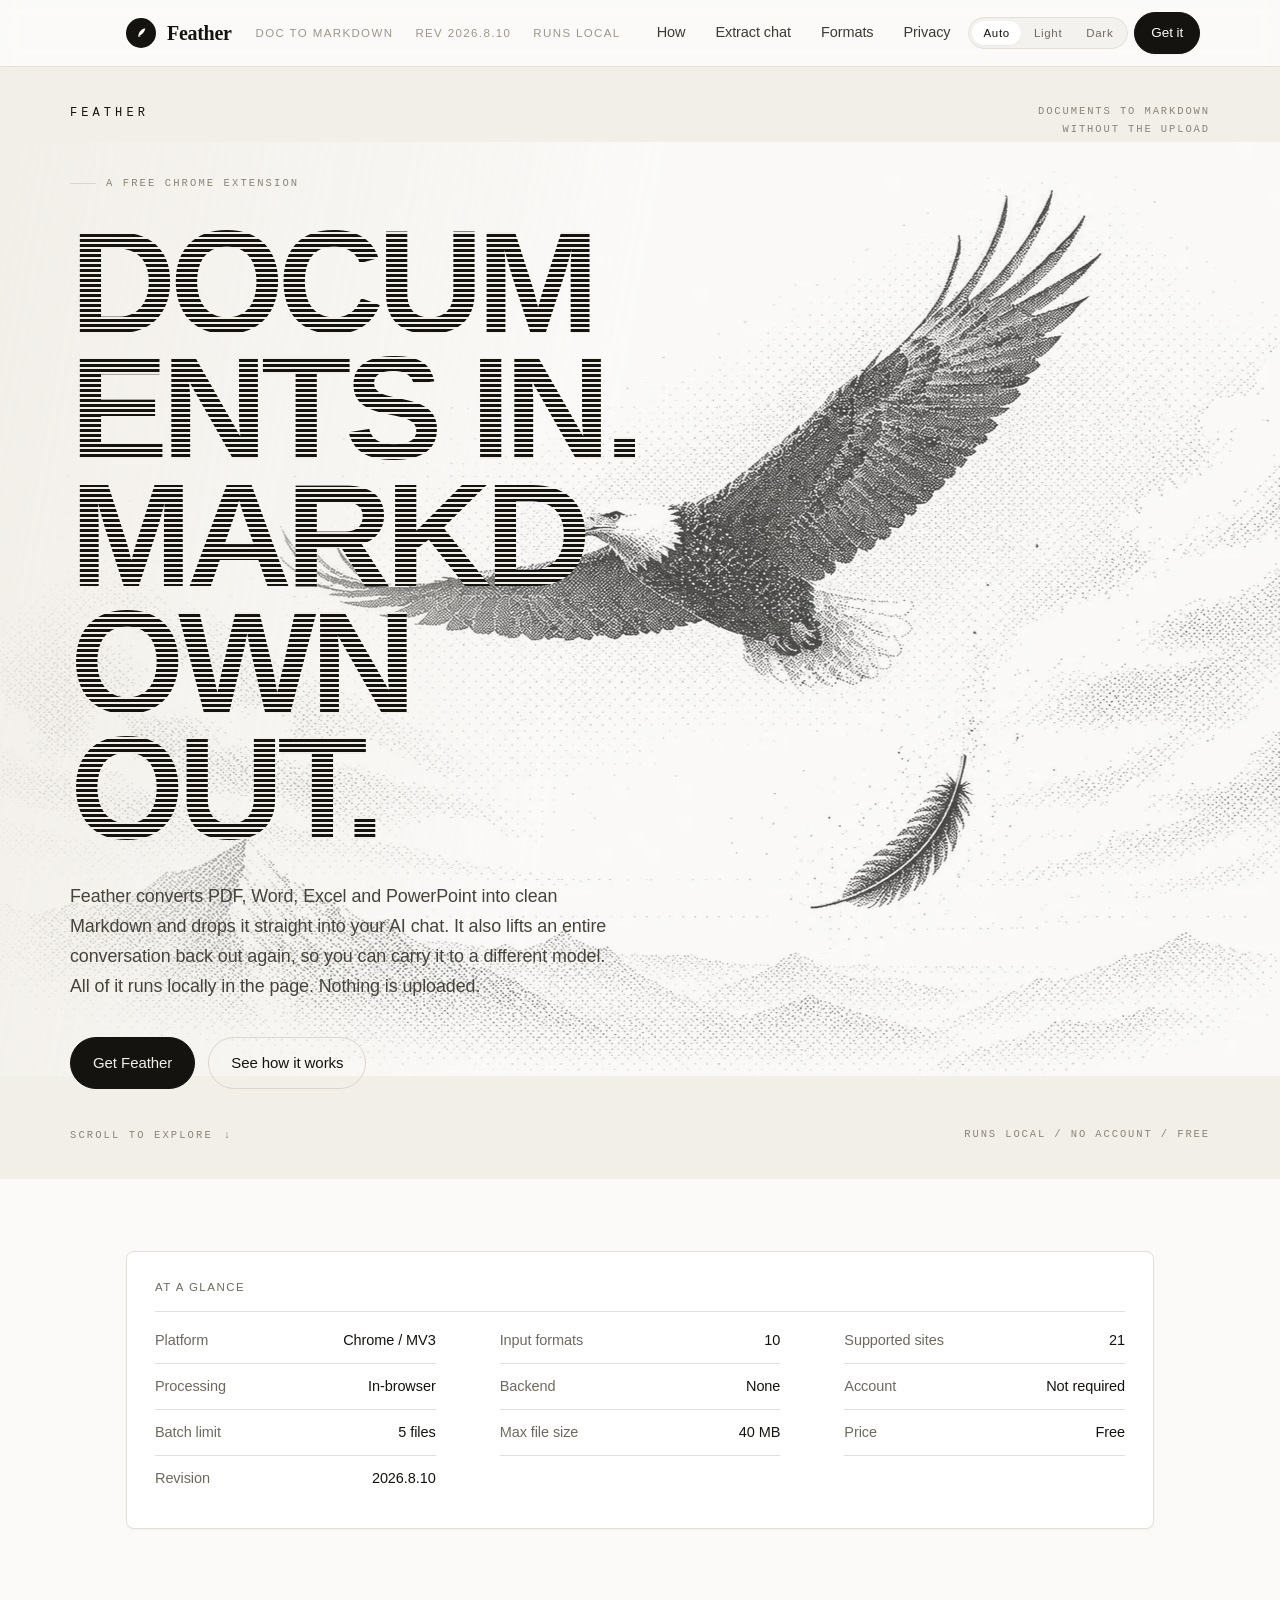
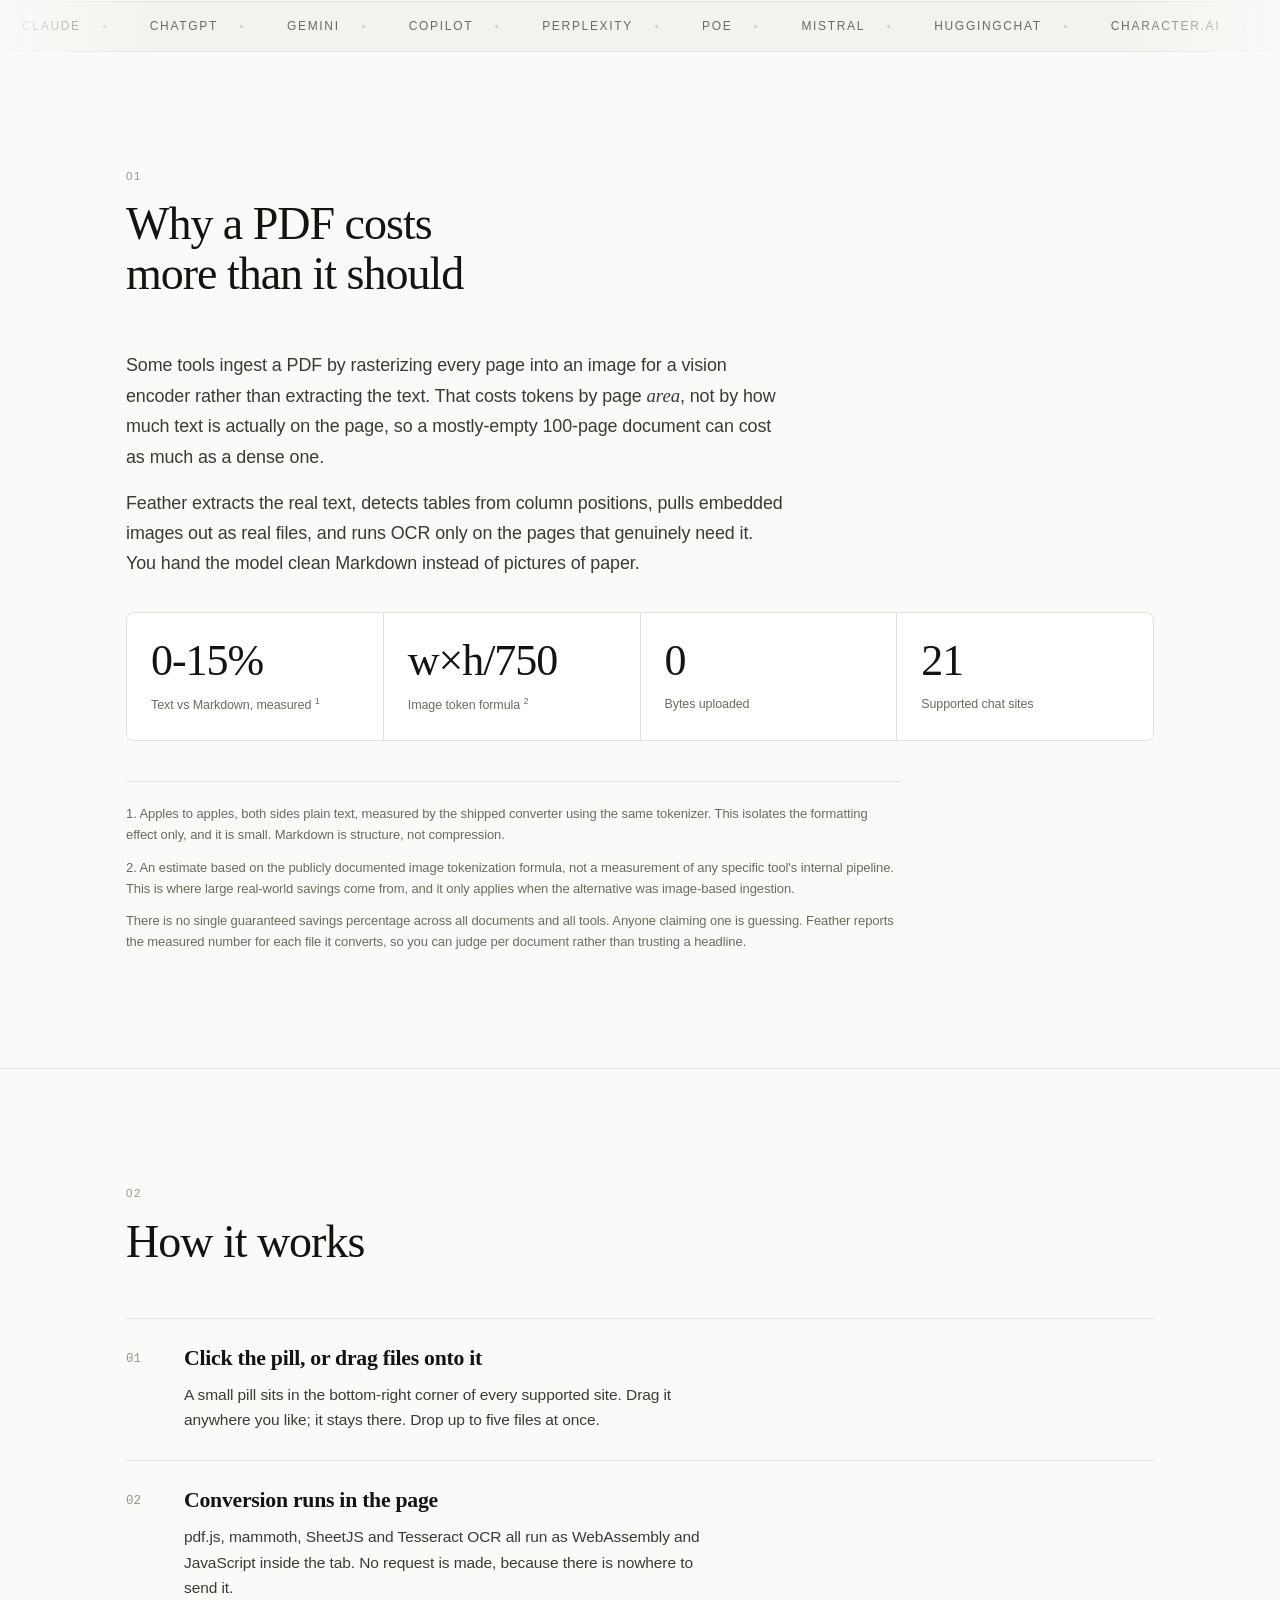
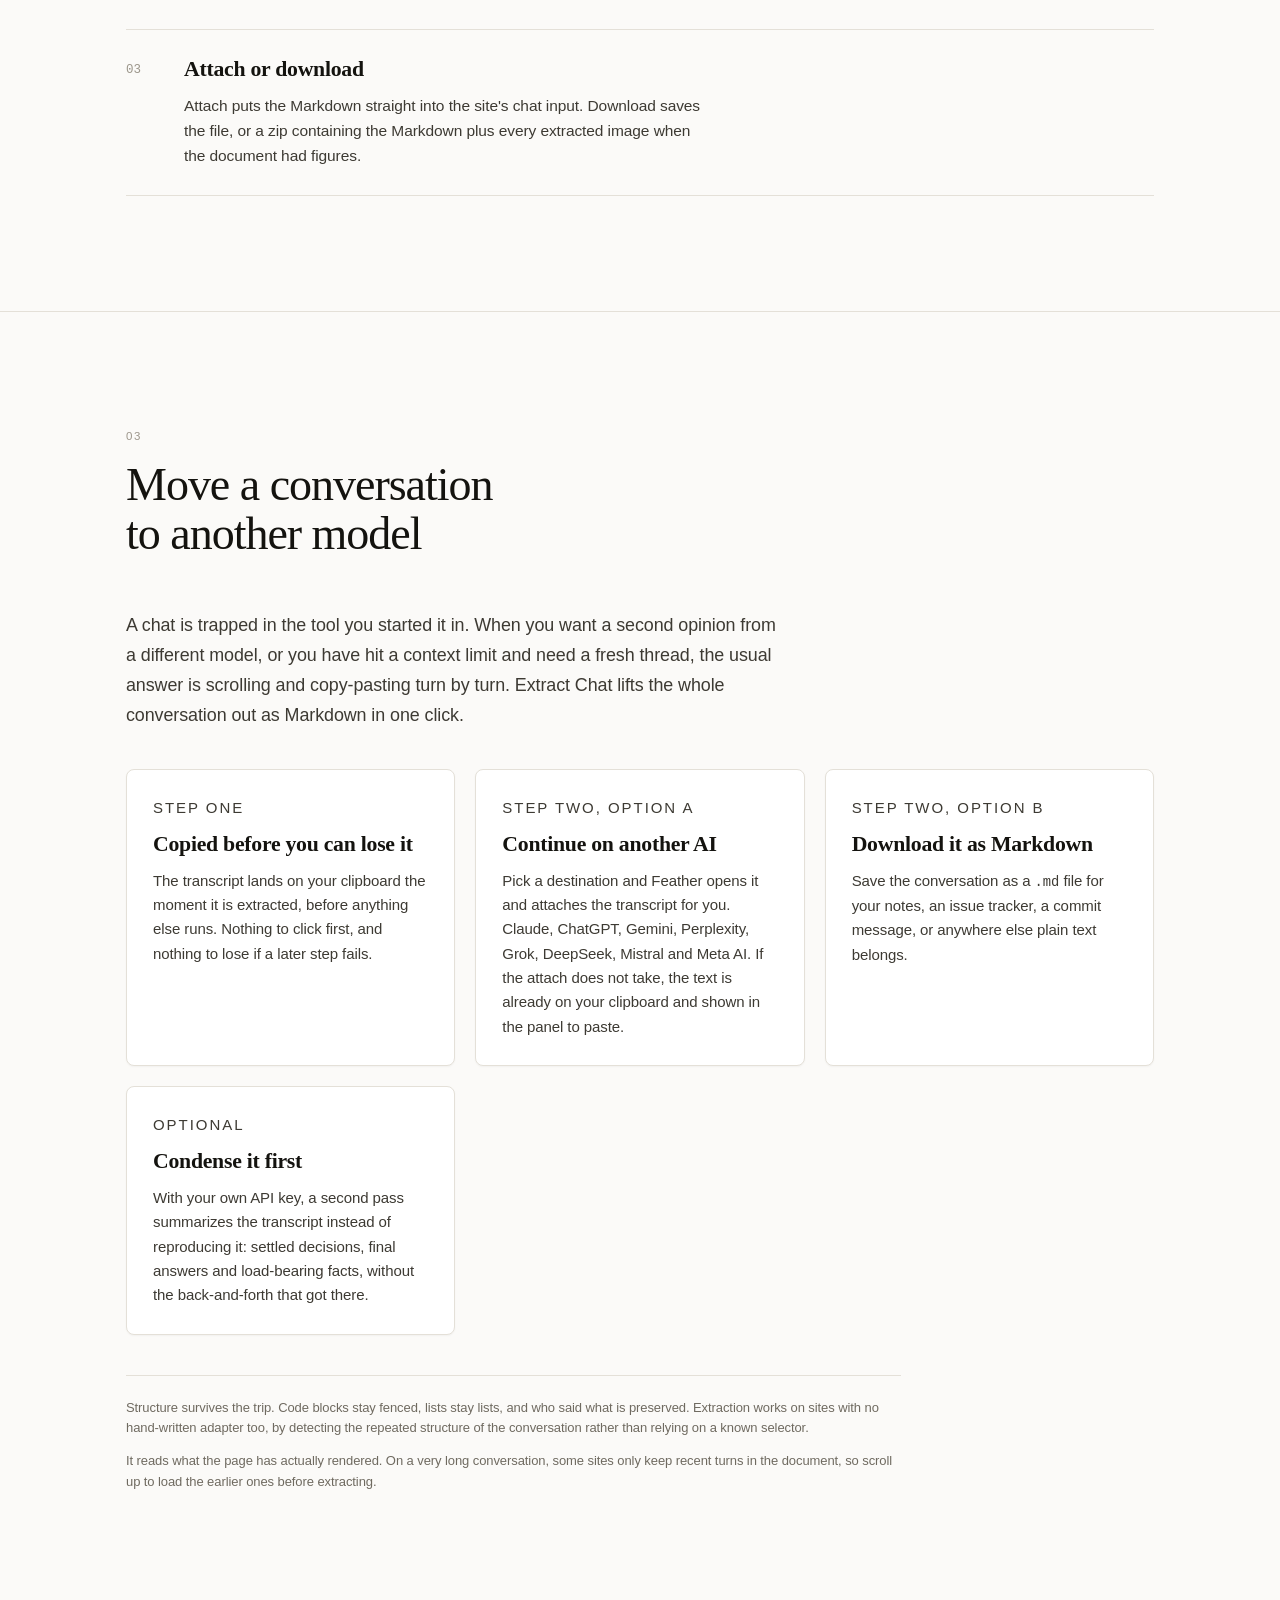
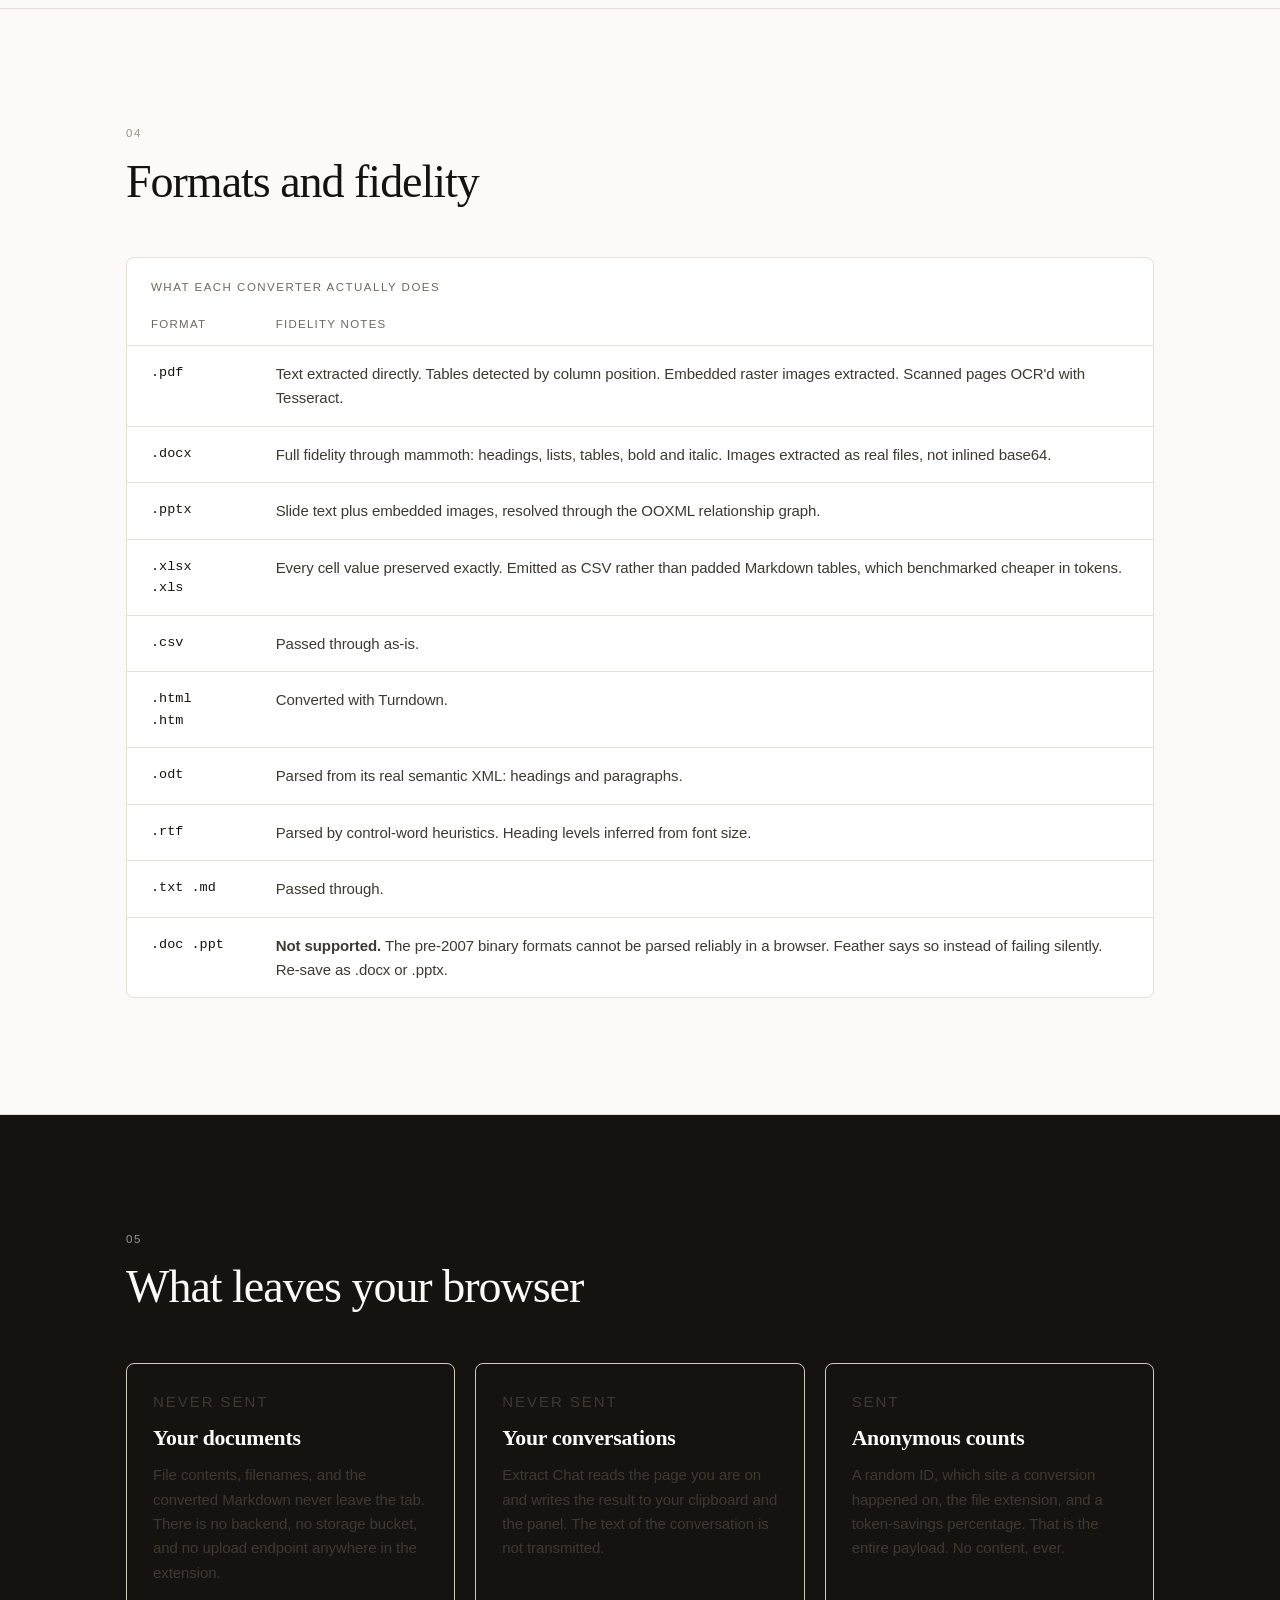
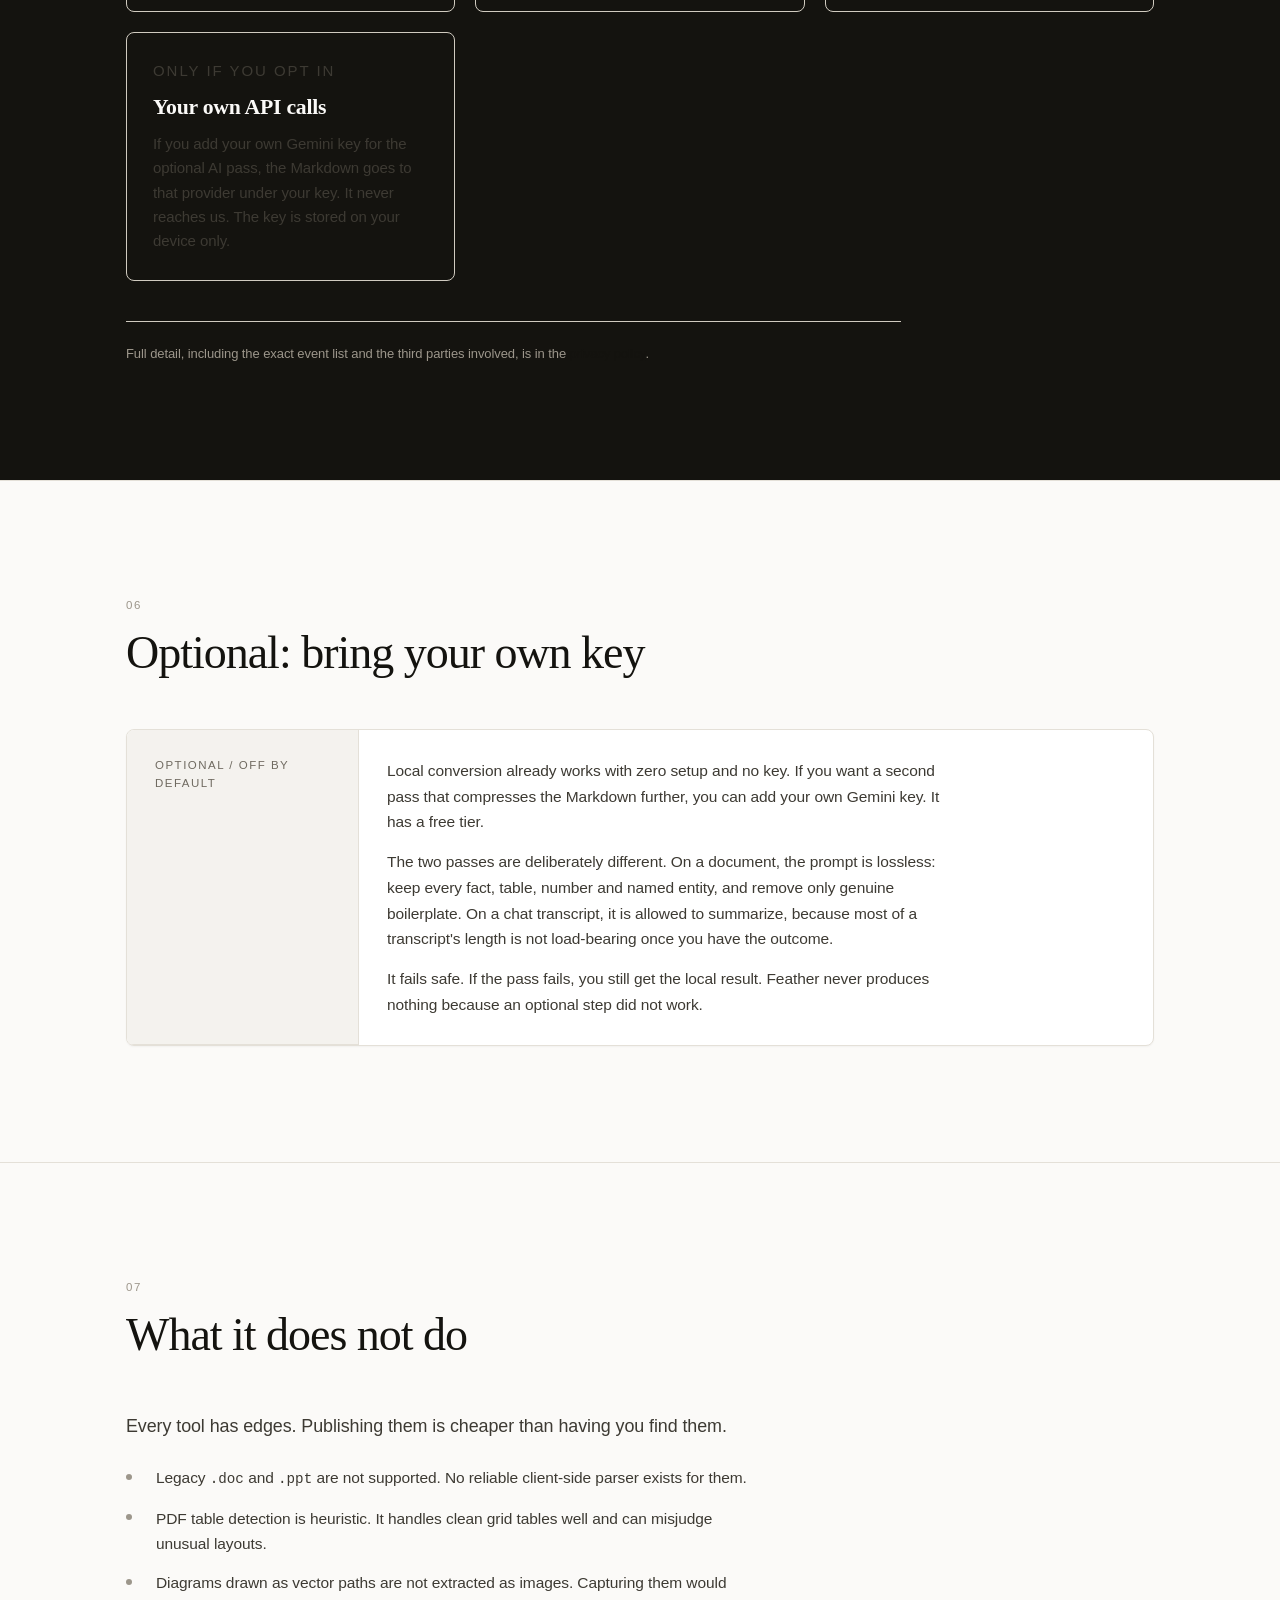
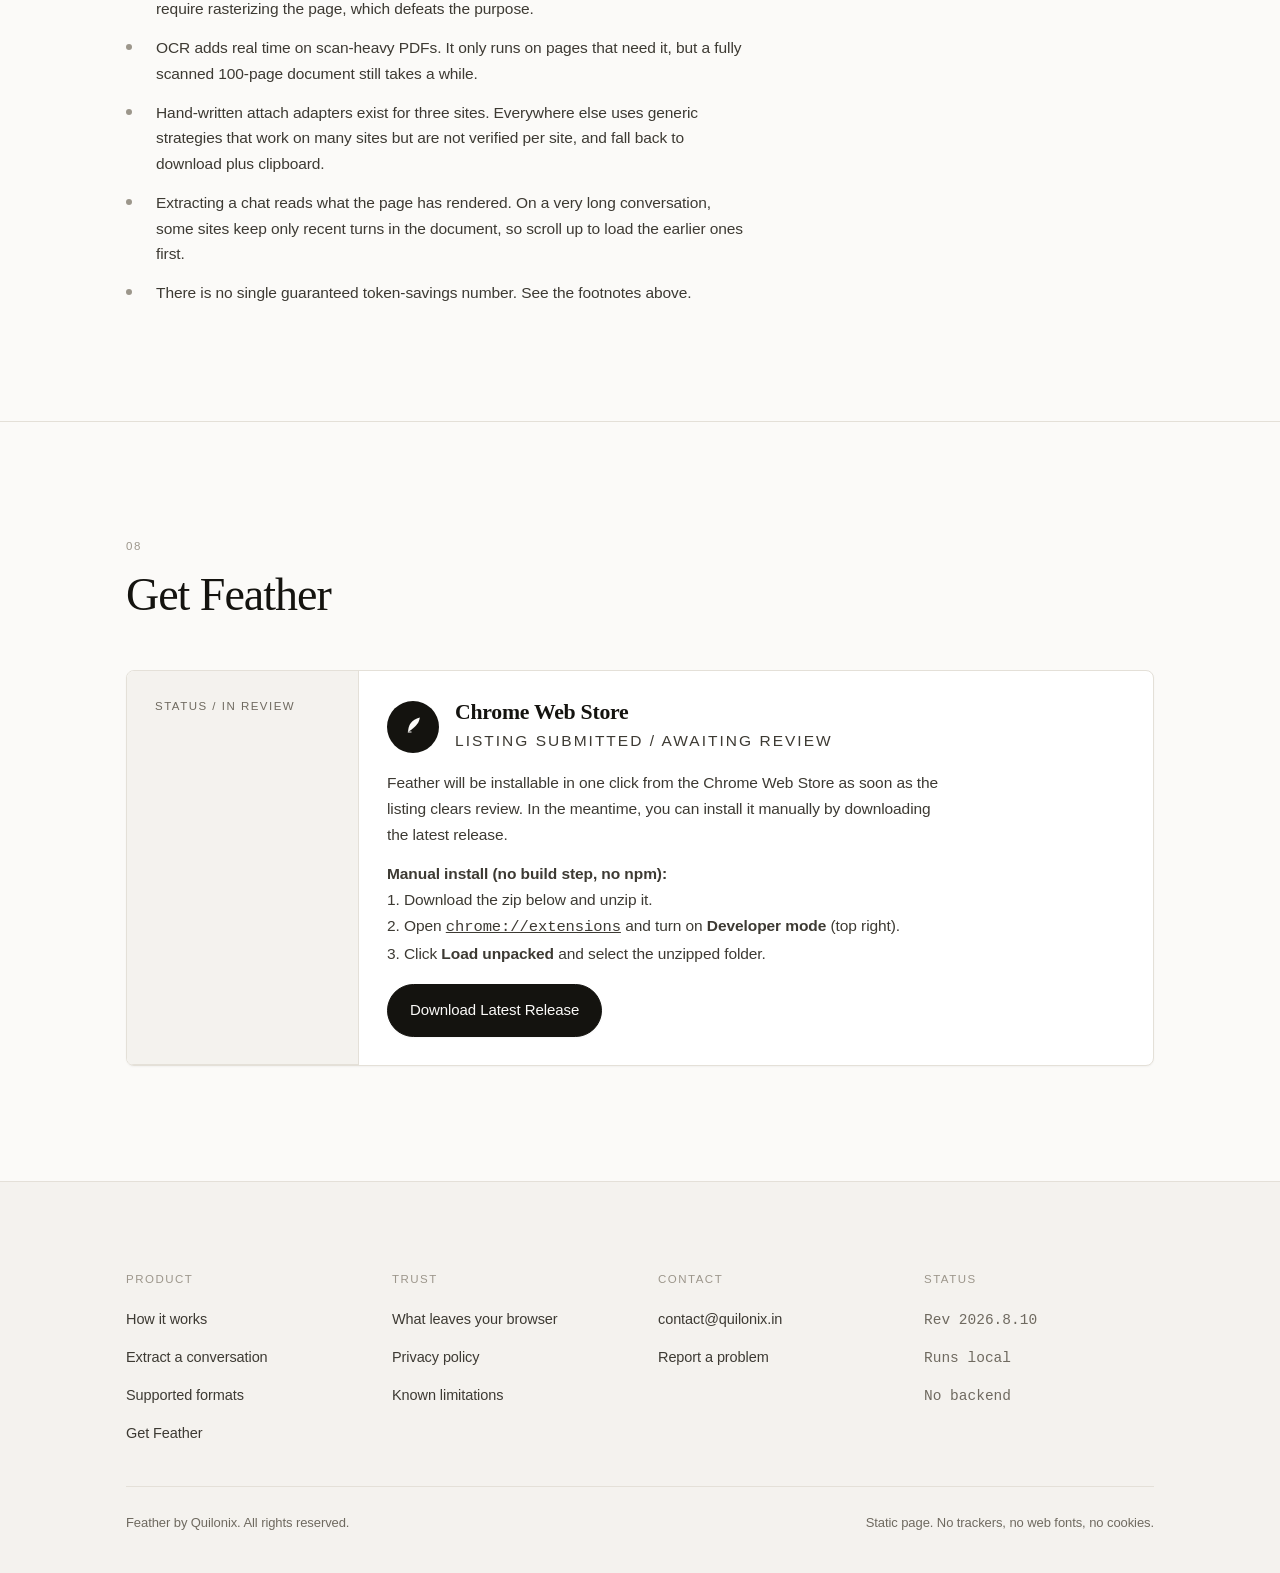
==== index.html @ 3e439073 "feat: add manual installation instructions" ====
<!DOCTYPE html>
<html lang="en" data-theme="light">
<head>
<meta charset="utf-8" />
<meta name="viewport" content="width=device-width, initial-scale=1" />
<title>Feather - Documents to Markdown, entirely in your browser</title>
<meta name="description" content="Feather is a Chrome extension that converts PDF, Word, Excel and PowerPoint into clean Markdown locally in your browser, then attaches it to your AI chat. No upload, no account, no API key." />

<!-- This tag does not rank anything. Google has ignored meta keywords since
     2009 and Bing treats a stuffed one as a spam signal, so it is kept short and
     truthful rather than exhaustive. The terms that actually carry weight are the
     ones in the title, the description, the headings and the body copy, which is
     where the same words appear. -->
<meta name="keywords" content="PDF to Markdown, DOCX to Markdown, Chrome extension, document to Markdown converter, in-browser conversion, no upload, browser OCR, AI chat attachment, export chat as Markdown" />
<link rel="canonical" href="https://feather.quilonix.in/" />
<link rel="icon" href="assets/favicon.svg" type="image/svg+xml" />

<meta property="og:type" content="website" />
<meta property="og:site_name" content="Feather" />
<meta property="og:title" content="Feather - Documents to Markdown, entirely in your browser" />
<meta property="og:description" content="Converts documents to clean Markdown locally and attaches them to your AI chat. Nothing is uploaded. No account, no API key." />
<meta property="og:url" content="https://feather.quilonix.in/" />
<meta property="og:image" content="https://feather.quilonix.in/assets/og.png" />
<meta property="og:image:width" content="1200" />
<meta property="og:image:height" content="630" />
<meta property="og:image:alt" content="A stippled eagle in flight shedding a feather, beside the words Documents in, Markdown out." />
<meta property="og:locale" content="en" />
<meta name="twitter:card" content="summary_large_image" />
<meta name="twitter:title" content="Feather - Documents to Markdown, entirely in your browser" />
<meta name="twitter:description" content="Converts documents to clean Markdown locally and attaches them to your AI chat. Nothing is uploaded." />
<meta name="twitter:image" content="https://feather.quilonix.in/assets/og.png" />

<!-- Runs synchronously so the first paint is already in the right theme. -->
<script src="theme-boot.js"></script>

<!-- Tells Google it may use a full-size image in a result, which is what makes
     a rich result show the share card rather than a thumbnail. -->
<meta name="robots" content="index, follow, max-image-preview:large, max-snippet:-1" />
<!-- Colours the browser UI on mobile to match whichever theme is active. -->
<meta name="theme-color" content="#fbfaf8" media="(prefers-color-scheme: light)" />
<meta name="theme-color" content="#14140f" media="(prefers-color-scheme: dark)" />
<meta name="author" content="Quilonix" />

<!-- GOOGLE SEARCH CONSOLE
     Verified by file rather than by a meta tag, so nothing needs to go on this
     page: google2b6793271aeeeccc.html sits at the site root. Do not rename, edit
     or delete it, and do not disallow it in robots.txt. Google refetches it
     periodically and verification lapses if it stops resolving.
     A DNS TXT record on quilonix.in is still worth adding if you have access to
     the zone, since one record covers every subdomain and outlives any one file.
     After verifying, submit https://feather.quilonix.in/sitemap.xml under Sitemaps. -->

<link rel="stylesheet" href="styles.css" />

<script type="application/ld+json">
{
  "@context": "https://schema.org",
  "@graph": [
    {
      "@type": "SoftwareApplication",
      "name": "Feather",
      "url": "https://feather.quilonix.in/",
      "applicationCategory": "BrowserApplication",
      "applicationSubCategory": "Chrome Extension",
      "operatingSystem": "Chrome",
      "description": "Converts PDF, Word, Excel and PowerPoint into clean Markdown entirely in the browser and attaches the result to an AI chat. Also extracts a whole conversation as Markdown so it can be continued in a different model.",
      "image": "https://feather.quilonix.in/assets/og.png",
      "featureList": [
        "Convert PDF, DOCX, XLSX, PPTX, CSV, HTML, ODT, RTF, TXT and MD to Markdown",
        "Runs entirely in the browser with no upload and no account",
        "Attach the converted Markdown directly to an AI chat input",
        "Extract a conversation as Markdown and continue it in another model",
        "On-device OCR for scanned pages and images",
        "Optional compression with your own Gemini API key"
      ],
      "keywords": "PDF to Markdown, DOCX to Markdown, XLSX to Markdown, document converter, Chrome extension, in-browser conversion, OCR, AI chat, Markdown",
      "isAccessibleForFree": true,
      "browserRequirements": "Requires a Chromium based browser with Manifest V3 support",
      "offers": {
        "@type": "Offer",
        "price": "0",
        "priceCurrency": "USD"
      },
      "author": { "@type": "Organization", "name": "Quilonix", "url": "https://quilonix.in" },
      "publisher": { "@type": "Organization", "name": "Quilonix", "url": "https://quilonix.in" }
    },
    {
      "@type": "WebSite",
      "name": "Feather",
      "url": "https://feather.quilonix.in/",
      "publisher": { "@type": "Organization", "name": "Quilonix" }
    }
  ]
}
</script>
</head>
<body>
<a class="skip" href="#main">Skip to content</a>

<header class="masthead">
  <div class="wrap masthead__inner">
    <a class="brand" href="./" aria-label="Feather home">
      <span class="brand__mark" aria-hidden="true">
        <svg viewBox="0 0 128 128" fill="currentColor"><path d="M40 88 C40 60, 55 32, 92 24 C88 48, 78 62, 40 88 Z"/><rect x="38" y="86" width="18" height="4" rx="2"/></svg>
      </span>
      <span>Feather</span>
    </a>
    <div class="masthead__meta" aria-hidden="true">
      <span>Doc to Markdown</span>
      <span>Rev 2026.8.10</span>
      <span>Runs local</span>
    </div>
    <nav class="masthead__nav" aria-label="Primary">
      <a class="masthead__link masthead__link--hide" href="#how">How</a>
      <a class="masthead__link masthead__link--hide" href="#extract">Extract chat</a>
      <a class="masthead__link masthead__link--hide" href="#formats">Formats</a>
      <a class="masthead__link masthead__link--hide" href="#privacy">Privacy</a>
      <div class="theme-switch" role="group" aria-label="Colour theme">
        <button type="button" data-theme-set="auto" aria-pressed="true" title="Follow system theme">Auto</button>
        <button type="button" data-theme-set="light" aria-pressed="false" title="Light theme">Light</button>
        <button type="button" data-theme-set="dark" aria-pressed="false" title="Dark theme">Dark</button>
      </div>
      <a class="btn btn--sm btn--solid" href="#install">Get it</a>
    </nav>
  </div>
</header>

<main id="main">

  <!-- ── Hero ────────────────────────────────────────────────────────────── -->
  <!-- A full-bleed title card. It carries its own --cine-* palette rather than
       reusing the page tokens, because the band needs more contrast than body
       copy does. Both themes are defined, and the artwork is swapped per theme
       rather than recoloured. -->
  <section class="cine" aria-labelledby="hero-title">
    <div class="cine__art" aria-hidden="true"></div>

    <!-- Decorative sky layer: feathers shedding and drifting down past the title.
         Purely atmosphere, so it is hidden from assistive technology and
         disabled under reduced-motion. The shapes are CSS masks rather than
         images, so they take the theme's ink colour. -->
    <div class="sky" aria-hidden="true">
      <div class="fall fall--1"><span class="fall__sway"></span></div>
      <div class="fall fall--2"><span class="fall__sway"></span></div>
      <div class="fall fall--3"><span class="fall__sway"></span></div>
      <div class="fall fall--4"><span class="fall__sway"></span></div>
    </div>

    <p class="cine__meta cine__meta--tl">Feather</p>
    <p class="cine__meta cine__meta--tr">documents to markdown<br />without the upload</p>

    <div class="cine__body">
      <p class="cine__eyebrow">A free Chrome extension</p>
      <h1 class="cine__title" id="hero-title">
        <span class="cine__line">Documents in.</span>
        <span class="cine__line">Markdown out.</span>
      </h1>
      <p class="cine__sub">
        Feather converts PDF, Word, Excel and PowerPoint into clean Markdown and
        drops it straight into your AI chat. It also lifts an entire conversation
        back out again, so you can carry it to a different model. All of it runs
        locally in the page. Nothing is uploaded.
      </p>
      <div class="cine__actions">
        <a class="btn btn--invert" href="#install">Get Feather</a>
        <a class="btn btn--onDark" href="#how">See how it works</a>
      </div>
    </div>

    <a class="cine__scroll" href="#glance">
      <span>Scroll to explore</span>
      <span class="cine__arrow" aria-hidden="true">&#8595;</span>
    </a>
    <p class="cine__meta cine__meta--br">runs local / no account / free</p>
  </section>

  <!-- ── At a glance ─────────────────────────────────────────────────────── -->
  <section class="section section--tight" id="glance">
    <div class="wrap">
      <div class="glance">
        <p class="spec__title">At a glance</p>
        <dl class="glance__grid">
          <div class="spec__row"><dt>Platform</dt><dd>Chrome / MV3</dd></div>
          <div class="spec__row"><dt>Input formats</dt><dd>10</dd></div>
          <div class="spec__row"><dt>Supported sites</dt><dd>21</dd></div>
          <div class="spec__row"><dt>Processing</dt><dd>In-browser</dd></div>
          <div class="spec__row"><dt>Backend</dt><dd>None</dd></div>
          <div class="spec__row"><dt>Account</dt><dd>Not required</dd></div>
          <div class="spec__row"><dt>Batch limit</dt><dd>5 files</dd></div>
          <div class="spec__row"><dt>Max file size</dt><dd>40 MB</dd></div>
          <div class="spec__row"><dt>Price</dt><dd>Free</dd></div>
          <div class="spec__row"><dt>Revision</dt><dd>2026.8.10</dd></div>
        </dl>
      </div>
    </div>
  </section>

  <!-- ── Site ticker ─────────────────────────────────────────────────────── -->
  <div class="ticker" aria-label="Supported sites">
    <div class="ticker__track">
      <div class="ticker__group">
        <span class="ticker__item">Claude</span><span class="ticker__item">ChatGPT</span><span class="ticker__item">Gemini</span><span class="ticker__item">Copilot</span><span class="ticker__item">Perplexity</span><span class="ticker__item">Poe</span><span class="ticker__item">Mistral</span><span class="ticker__item">HuggingChat</span><span class="ticker__item">Character.AI</span><span class="ticker__item">You.com</span><span class="ticker__item">Grok</span><span class="ticker__item">DeepSeek</span><span class="ticker__item">Qwen</span><span class="ticker__item">Kimi</span><span class="ticker__item">Meta AI</span><span class="ticker__item">Pi</span><span class="ticker__item">Cohere Coral</span><span class="ticker__item">Groq</span><span class="ticker__item">Z.ai</span><span class="ticker__item">Reka</span><span class="ticker__item">DuckDuckGo AI</span>
      </div>
      <div class="ticker__group" aria-hidden="true">
        <span class="ticker__item">Claude</span><span class="ticker__item">ChatGPT</span><span class="ticker__item">Gemini</span><span class="ticker__item">Copilot</span><span class="ticker__item">Perplexity</span><span class="ticker__item">Poe</span><span class="ticker__item">Mistral</span><span class="ticker__item">HuggingChat</span><span class="ticker__item">Character.AI</span><span class="ticker__item">You.com</span><span class="ticker__item">Grok</span><span class="ticker__item">DeepSeek</span><span class="ticker__item">Qwen</span><span class="ticker__item">Kimi</span><span class="ticker__item">Meta AI</span><span class="ticker__item">Pi</span><span class="ticker__item">Cohere Coral</span><span class="ticker__item">Groq</span><span class="ticker__item">Z.ai</span><span class="ticker__item">Reka</span><span class="ticker__item">DuckDuckGo AI</span>
      </div>
    </div>
  </div>

  <!-- ── Problem ─────────────────────────────────────────────────────────── -->
  <section class="section">
    <div class="wrap">
      <div class="section__head" data-reveal>
        <span class="section__index">01</span>
        <h2>Why a PDF costs more than it should</h2>
      </div>
      <p class="lede" data-reveal>
        Some tools ingest a PDF by rasterizing every page into an image for a
        vision encoder rather than extracting the text. That costs tokens by
        page <em>area</em>, not by how much text is actually on the page, so a
        mostly-empty 100-page document can cost as much as a dense one.
      </p>
      <p class="lede" data-reveal data-delay="1">
        Feather extracts the real text, detects tables from column positions,
        pulls embedded images out as real files, and runs OCR only on the pages
        that genuinely need it. You hand the model clean Markdown instead of
        pictures of paper.
      </p>

      <div class="figures" style="margin-top:34px" data-reveal data-delay="2">
        <div class="figure">
          <p class="figure__value">0-15%</p>
          <p class="figure__label">Text vs Markdown, measured <sup>1</sup></p>
        </div>
        <div class="figure">
          <p class="figure__value">w&#215;h/750</p>
          <p class="figure__label">Image token formula <sup>2</sup></p>
        </div>
        <div class="figure">
          <p class="figure__value">0</p>
          <p class="figure__label">Bytes uploaded</p>
        </div>
        <div class="figure">
          <p class="figure__value">21</p>
          <p class="figure__label">Supported chat sites</p>
        </div>
      </div>

      <div class="footnotes">
        <p class="footnote">
          1. Apples to apples, both sides plain text, measured by the shipped
          converter using the same tokenizer. This isolates the formatting
          effect only, and it is small. Markdown is structure, not compression.
        </p>
        <p class="footnote">
          2. An estimate based on the publicly documented image tokenization
          formula, not a measurement of any specific tool's internal pipeline.
          This is where large real-world savings come from, and it only applies
          when the alternative was image-based ingestion.
        </p>
        <p class="footnote">
          There is no single guaranteed savings percentage across all documents
          and all tools. Anyone claiming one is guessing. Feather reports the
          measured number for each file it converts, so you can judge per
          document rather than trusting a headline.
        </p>
      </div>
    </div>
  </section>

  <!-- ── How ─────────────────────────────────────────────────────────────── -->
  <section class="section" id="how">
    <div class="wrap">
      <div class="section__head" data-reveal>
        <span class="section__index">02</span>
        <h2>How it works</h2>
      </div>
      <div class="steps" data-reveal>
        <div class="step">
          <div class="step__body">
            <h3>Click the pill, or drag files onto it</h3>
            <p>
              A small pill sits in the bottom-right corner of every supported
              site. Drag it anywhere you like; it stays there. Drop up to five
              files at once.
            </p>
          </div>
        </div>
        <div class="step">
          <div class="step__body">
            <h3>Conversion runs in the page</h3>
            <p>
              pdf.js, mammoth, SheetJS and Tesseract OCR all run as WebAssembly
              and JavaScript inside the tab. No request is made, because there
              is nowhere to send it.
            </p>
          </div>
        </div>
        <div class="step">
          <div class="step__body">
            <h3>Attach or download</h3>
            <p>
              Attach puts the Markdown straight into the site's chat input.
              Download saves the file, or a zip containing the Markdown plus
              every extracted image when the document had figures.
            </p>
          </div>
        </div>
      </div>
    </div>
  </section>

  <!-- ── Extract Chat ────────────────────────────────────────────────────── -->
  <section class="section" id="extract">
    <div class="wrap">
      <div class="section__head" data-reveal>
        <span class="section__index">03</span>
        <h2>Move a conversation to another model</h2>
      </div>
      <p class="lede" data-reveal>
        A chat is trapped in the tool you started it in. When you want a second
        opinion from a different model, or you have hit a context limit and need
        a fresh thread, the usual answer is scrolling and copy-pasting turn by
        turn. Extract Chat lifts the whole conversation out as Markdown in one
        click.
      </p>
      <div class="grid" style="margin-top:38px">
        <div class="card" data-reveal>
          <p class="card__n">Step one</p>
          <h3>Copied before you can lose it</h3>
          <p>
            The transcript lands on your clipboard the moment it is extracted,
            before anything else runs. Nothing to click first, and nothing to
            lose if a later step fails.
          </p>
        </div>
        <div class="card" data-reveal data-delay="1">
          <p class="card__n">Step two, option A</p>
          <h3>Continue on another AI</h3>
          <p>
            Pick a destination and Feather opens it and attaches the transcript
            for you. Claude, ChatGPT, Gemini, Perplexity, Grok, DeepSeek,
            Mistral and Meta AI. If the attach does not take, the text is
            already on your clipboard and shown in the panel to paste.
          </p>
        </div>
        <div class="card" data-reveal data-delay="2">
          <p class="card__n">Step two, option B</p>
          <h3>Download it as Markdown</h3>
          <p>
            Save the conversation as a <span class="mono">.md</span> file for
            your notes, an issue tracker, a commit message, or anywhere else
            plain text belongs.
          </p>
        </div>
        <div class="card" data-reveal data-delay="3">
          <p class="card__n">Optional</p>
          <h3>Condense it first</h3>
          <p>
            With your own API key, a second pass summarizes the transcript
            instead of reproducing it: settled decisions, final answers and
            load-bearing facts, without the back-and-forth that got there.
          </p>
        </div>
      </div>
      <div class="footnotes">
        <p class="footnote">
          Structure survives the trip. Code blocks stay fenced, lists stay
          lists, and who said what is preserved. Extraction works on sites with
          no hand-written adapter too, by detecting the repeated structure of
          the conversation rather than relying on a known selector.
        </p>
        <p class="footnote">
          It reads what the page has actually rendered. On a very long
          conversation, some sites only keep recent turns in the document, so
          scroll up to load the earlier ones before extracting.
        </p>
      </div>
    </div>
  </section>

  <!-- ── Formats ─────────────────────────────────────────────────────────── -->
  <section class="section" id="formats">
    <div class="wrap">
      <div class="section__head" data-reveal>
        <span class="section__index">04</span>
        <h2>Formats and fidelity</h2>
      </div>
      <div class="table-scroll" data-reveal>
        <table>
          <caption>What each converter actually does</caption>
          <thead>
            <tr>
              <th scope="col">Format</th>
              <th scope="col">Fidelity notes</th>
            </tr>
          </thead>
          <tbody>
            <tr><td class="mono">.pdf</td><td>Text extracted directly. Tables detected by column position. Embedded raster images extracted. Scanned pages OCR'd with Tesseract.</td></tr>
            <tr><td class="mono">.docx</td><td>Full fidelity through mammoth: headings, lists, tables, bold and italic. Images extracted as real files, not inlined base64.</td></tr>
            <tr><td class="mono">.pptx</td><td>Slide text plus embedded images, resolved through the OOXML relationship graph.</td></tr>
            <tr><td class="mono">.xlsx .xls</td><td>Every cell value preserved exactly. Emitted as CSV rather than padded Markdown tables, which benchmarked cheaper in tokens.</td></tr>
            <tr><td class="mono">.csv</td><td>Passed through as-is.</td></tr>
            <tr><td class="mono">.html .htm</td><td>Converted with Turndown.</td></tr>
            <tr><td class="mono">.odt</td><td>Parsed from its real semantic XML: headings and paragraphs.</td></tr>
            <tr><td class="mono">.rtf</td><td>Parsed by control-word heuristics. Heading levels inferred from font size.</td></tr>
            <tr><td class="mono">.txt .md</td><td>Passed through.</td></tr>
            <tr><td class="mono">.doc .ppt</td><td><strong>Not supported.</strong> The pre-2007 binary formats cannot be parsed reliably in a browser. Feather says so instead of failing silently. Re-save as .docx or .pptx.</td></tr>
          </tbody>
        </table>
      </div>
    </div>
  </section>

  <!-- ── Privacy ─────────────────────────────────────────────────────────── -->
  <section class="section section--invert" id="privacy">
    <div class="wrap">
      <div class="section__head" data-reveal>
        <span class="section__index">05</span>
        <h2>What leaves your browser</h2>
      </div>
      <div class="grid">
        <div class="card" data-reveal>
          <p class="card__n">Never sent</p>
          <h3>Your documents</h3>
          <p>
            File contents, filenames, and the converted Markdown never leave
            the tab. There is no backend, no storage bucket, and no upload
            endpoint anywhere in the extension.
          </p>
        </div>
        <div class="card" data-reveal data-delay="1">
          <p class="card__n">Never sent</p>
          <h3>Your conversations</h3>
          <p>
            Extract Chat reads the page you are on and writes the result to
            your clipboard and the panel. The text of the conversation is not
            transmitted.
          </p>
        </div>
        <div class="card" data-reveal data-delay="2">
          <p class="card__n">Sent</p>
          <h3>Anonymous counts</h3>
          <p>
            A random ID, which site a conversion happened on, the file
            extension, and a token-savings percentage. That is the entire
            payload. No content, ever.
          </p>
        </div>
        <div class="card" data-reveal data-delay="3">
          <p class="card__n">Only if you opt in</p>
          <h3>Your own API calls</h3>
          <p>
            If you add your own Gemini key for the optional AI pass,
            the Markdown goes to that provider under your key. It never
            reaches us. The key is stored on your device only.
          </p>
        </div>
      </div>
      <div class="footnotes">
        <p class="footnote">
          Full detail, including the exact event list and the third parties
          involved, is in the <a href="privacy.html">privacy policy</a>.
        </p>
      </div>
    </div>
  </section>

  <!-- ── BYOK ────────────────────────────────────────────────────────────── -->
  <section class="section">
    <div class="wrap">
      <div class="section__head" data-reveal>
        <span class="section__index">06</span>
        <h2>Optional: bring your own key</h2>
      </div>
      <div class="notice" data-reveal>
        <p class="notice__tag">Optional / off by default</p>
        <div class="notice__body">
          <p>
            Local conversion already works with zero setup and no key. If you
            want a second pass that compresses the Markdown further, you can
            add your own Gemini key. It has a free tier.
          </p>
          <p>
            The two passes are deliberately different. On a document, the
            prompt is lossless: keep every fact, table, number and named
            entity, and remove only genuine boilerplate. On a chat transcript,
            it is allowed to summarize, because most of a transcript's length
            is not load-bearing once you have the outcome.
          </p>
          <p>
            It fails safe. If the pass fails, you still get the local result.
            Feather never produces nothing because an optional step did not
            work.
          </p>
        </div>
      </div>
    </div>
  </section>

  <!-- ── Limits ──────────────────────────────────────────────────────────── -->
  <section class="section" id="limits-note">
    <div class="wrap">
      <div class="section__head" data-reveal>
        <span class="section__index">07</span>
        <h2>What it does not do</h2>
      </div>
      <p class="lede" style="margin-bottom:24px" data-reveal>
        Every tool has edges. Publishing them is cheaper than having you find
        them.
      </p>
      <ul class="list list--cross" data-reveal data-delay="1">
        <li>Legacy <span class="mono">.doc</span> and <span class="mono">.ppt</span> are not supported. No reliable client-side parser exists for them.</li>
        <li>PDF table detection is heuristic. It handles clean grid tables well and can misjudge unusual layouts.</li>
        <li>Diagrams drawn as vector paths are not extracted as images. Capturing them would require rasterizing the page, which defeats the purpose.</li>
        <li>OCR adds real time on scan-heavy PDFs. It only runs on pages that need it, but a fully scanned 100-page document still takes a while.</li>
        <li>Hand-written attach adapters exist for three sites. Everywhere else uses generic strategies that work on many sites but are not verified per site, and fall back to download plus clipboard.</li>
        <li>Extracting a chat reads what the page has rendered. On a very long conversation, some sites keep only recent turns in the document, so scroll up to load the earlier ones first.</li>
        <li>There is no single guaranteed token-savings number. See the footnotes above.</li>
      </ul>
    </div>
  </section>

  <!-- ── Install ─────────────────────────────────────────────────────────── -->
  <section class="section" id="install">
    <div class="wrap">
      <div class="section__head" data-reveal>
        <span class="section__index">08</span>
        <h2>Get Feather</h2>
      </div>
      <div class="notice" data-reveal>
        <p class="notice__tag">Status / in review</p>
        <div class="notice__body">
          <div class="logo-lockup" style="margin-bottom:16px">
            <span class="brand__mark" aria-hidden="true">
              <svg viewBox="0 0 128 128" fill="currentColor"><path d="M40 88 C40 60, 55 32, 92 24 C88 48, 78 62, 40 88 Z"/><rect x="38" y="86" width="18" height="4" rx="2"/></svg>
            </span>
            <div>
              <h3 style="margin-bottom:2px">Chrome Web Store</h3>
              <p class="label">Listing submitted / awaiting review</p>
            </div>
          </div>
          <p>
            Feather will be installable in one click from the Chrome Web Store
            as soon as the listing clears review. In the meantime, you can install
            it manually by downloading the latest release.
          </p>
          <p>
            <strong>Manual install (no build step, no npm):</strong><br>
            1. Download the zip below and unzip it.<br>
            2. Open <a href="chrome://extensions" target="_blank"><code>chrome://extensions</code></a> and turn on <strong>Developer mode</strong> (top right).<br>
            3. Click <strong>Load unpacked</strong> and select the unzipped folder.
          </p>
          <p style="margin-top:18px">
            <a class="btn btn--solid" href="latest-release.zip">Download Latest Release</a>
          </p>
        </div>
      </div>
    </div>
  </section>

</main>

<footer class="footer">
  <div class="wrap">
    <div class="footer__grid">
      <div class="footer__col">
        <h4>Product</h4>
        <ul>
          <li><a href="#how">How it works</a></li>
          <li><a href="#extract">Extract a conversation</a></li>
          <li><a href="#formats">Supported formats</a></li>
          <li><a href="#install">Get Feather</a></li>
        </ul>
      </div>
      <div class="footer__col">
        <h4>Trust</h4>
        <ul>
          <li><a href="#privacy">What leaves your browser</a></li>
          <li><a href="privacy.html">Privacy policy</a></li>
          <li><a href="#limits-note">Known limitations</a></li>
        </ul>
      </div>
      <div class="footer__col">
        <h4>Contact</h4>
        <ul>
          <li><a href="mailto:contact@quilonix.in">contact@quilonix.in</a></li>
          <li><a href="mailto:contact@quilonix.in?subject=Feather%20bug%20report">Report a problem</a></li>
        </ul>
      </div>
      <div class="footer__col">
        <h4>Status</h4>
        <ul>
          <li><span class="mono">Rev 2026.8.10</span></li>
          <li><span class="mono">Runs local</span></li>
          <li><span class="mono">No backend</span></li>
        </ul>
      </div>
    </div>
    <div class="footer__base">
      <span>Feather by Quilonix. All rights reserved.</span>
      <span>Static page. No trackers, no web fonts, no cookies.</span>
    </div>
  </div>
</footer>

<script src="theme.js"></script>
</body>
</html>
---- styles.css ----
/* ============================================================================
   Feather landing page
   ============================================================================
   Design system: "editorial precision".

   Reference point is a well-set journal or annual report rather than a SaaS
   template: a serif display face, a grotesque for body copy, monospace reserved
   for data and metadata, hairline rules, and whitespace doing the work that
   borders and boxes usually do.

   Why a serif: surveys of SaaS typography put sans-serif usage above 90%, so a
   serif display face is the cheapest way to look unlike everything else in the
   category while still reading as serious. It also suits a product whose pitch
   is documents.

   Deliberately absent:
   - No CSS framework. The page is smaller than any framework it could use.
   - No web fonts. A product that refuses to upload your documents should not
     make a third-party font request on its own marketing page. System stacks
     only, which also means zero render blocking and zero layout shift.
   - No hard offset blocks, no 2px slab borders, no square-cornered
     high-contrast panels. Depth comes from very soft, very low elevation and
     from hairlines.
   - No colour beyond a warm neutral scale.

   Every colour lives in the two palette blocks below. No rule hardcodes one.
   ========================================================================= */

:root {
  /* Cinematic hero band. Theme-aware: the stipple, the title scanlines and the
     falling feathers all take their colour from these. --cine-scan matches the
     band background on purpose, so the scanlines read as gaps. */
  --cine-bg: #f2efe9;
  --cine-ink: #14130f;
  --cine-ink-2: #46433b;
  --cine-faint: #8a8479;
  --cine-rule: #dcd6cc;
  --cine-scan: #f2efe9;
  --cine-hover: rgba(20, 19, 15, 0.06);

  /* Paper is a warm off-white rather than #fff: pure white next to a serif at
     large sizes glares, and the warmth is what makes the page read as printed
     rather than as a screen. */
  --paper: #fbfaf8;
  --paper-raised: #ffffff;
  --paper-sunken: #f4f2ee;
  /* Translucent version of the page surface, for the sticky masthead. Declared
     as a token rather than composed with color-mix, because color-mix failing
     would leave the masthead transparent rather than falling back. */
  --paper-veil: rgba(251, 250, 248, 0.82);

  /* Ink is off-black for the same reason: true black on warm white vibrates at
     display sizes. */
  --ink: #14130f;
  --ink-2: #3d3a33;
  --muted: #6f6a60;
  --faint: #9c968b;

  --rule: #e4e0d8;
  --rule-strong: #d0cbc0;

  /* Elevation, kept almost subliminal. Two layers: a tight contact shadow and a
     wide soft one. Anything heavier turns editorial into corporate. */
  --lift-1: 0 1px 2px rgba(20, 19, 15, 0.04);
  --lift-2: 0 1px 2px rgba(20, 19, 15, 0.04), 0 10px 30px -18px rgba(20, 19, 15, 0.18);
  --lift-3: 0 1px 2px rgba(20, 19, 15, 0.05), 0 22px 50px -26px rgba(20, 19, 15, 0.24);

  --ring: rgba(20, 19, 15, 0.14);
  --hatch: rgba(20, 19, 15, 0.035);

  --radius: 4px;
  --radius-lg: 8px;

  --gutter: clamp(20px, 5vw, 56px);
  --measure: 66ch;

  /* Height of the sticky bar. A token because three things have to agree on it:
     the bar itself, the scroll offset that stops an anchored heading landing
     underneath it, and the shorter bar a phone gets. Fluid rather than switched
     at a breakpoint, so the two ends interpolate instead of jumping. */
  --head-h: clamp(58px, 7vw, 66px);

  --serif: "Iowan Old Style", "Palatino Linotype", Palatino, "Book Antiqua",
    "Hoefler Text", Georgia, "Times New Roman", serif;
  --sans: -apple-system, BlinkMacSystemFont, "Segoe UI", Inter, Roboto,
    "Helvetica Neue", Arial, sans-serif;
  --mono: ui-monospace, "SF Mono", SFMono-Regular, Menlo, Consolas,
    "Liberation Mono", monospace;

  color-scheme: light;
}

/* Dark palette. Keyed off an attribute rather than @media
   (prefers-color-scheme) so an explicit Light or Dark choice can win over the
   system setting; a media query cannot be overridden from script.
   theme-boot.js sets the attribute before first paint, so there is no flash.

   Not a straight inversion: dark mode needs slightly lower text contrast and
   noticeably stronger shadows, because a soft shadow on a dark surface is
   almost invisible. */
html[data-theme="dark"] {
  --cine-bg: #080806;
  --cine-ink: #f3f1ea;
  --cine-ink-2: #b8b3a8;
  --cine-faint: #6e6a62;
  --cine-rule: #2a2823;
  --cine-scan: #0f0e0c;
  --cine-hover: rgba(243, 241, 234, 0.07);

  --paper: #14140f;
  --paper-raised: #1b1a15;
  --paper-sunken: #100f0c;
  --paper-veil: rgba(20, 20, 15, 0.82);

  --ink: #f3f1ea;
  --ink-2: #cfcabd;
  --muted: #9a948a;
  --faint: #6b6660;

  --rule: #2b2a24;
  --rule-strong: #3d3b33;

  --lift-1: 0 1px 2px rgba(0, 0, 0, 0.4);
  --lift-2: 0 1px 2px rgba(0, 0, 0, 0.4), 0 12px 34px -18px rgba(0, 0, 0, 0.7);
  --lift-3: 0 1px 2px rgba(0, 0, 0, 0.5), 0 24px 56px -26px rgba(0, 0, 0, 0.8);

  --ring: rgba(243, 241, 234, 0.22);
  --hatch: rgba(243, 241, 234, 0.035);

  color-scheme: dark;
}

*,
*::before,
*::after {
  box-sizing: border-box;
  margin: 0;
  padding: 0;
}

html {
  -webkit-text-size-adjust: 100%;
  scroll-behavior: smooth;
}

@media (prefers-reduced-motion: reduce) {
  html { scroll-behavior: auto; }
  *, *::before, *::after {
    animation-duration: 0.001ms !important;
    animation-iteration-count: 1 !important;
    transition-duration: 0.001ms !important;
  }
}

body {
  background: var(--paper);
  color: var(--ink);
  font-family: var(--sans);
  font-size: 17px;
  line-height: 1.6;
  letter-spacing: -0.005em;
  -webkit-font-smoothing: antialiased;
  -moz-osx-font-smoothing: grayscale;
  text-rendering: optimizeLegibility;
}

img, svg { display: block; max-width: 100%; }
a { color: inherit; }

:focus-visible {
  outline: 2px solid var(--ink);
  outline-offset: 3px;
  border-radius: 2px;
}

.wrap {
  width: 100%;
  max-width: 1140px;
  margin: 0 auto;
  padding-inline: var(--gutter);
}

.skip {
  position: absolute;
  left: -9999px;
  top: 0;
  background: var(--ink);
  color: var(--paper);
  padding: 12px 18px;
  font-size: 14px;
  z-index: 100;
  border-radius: 0 0 var(--radius) 0;
}
.skip:focus { left: 0; }

/* ── Type utilities ───────────────────────────────────────────────────────── */

.mono {
  font-family: var(--mono);
  font-size: 0.92em;
  font-variant-numeric: tabular-nums;
  letter-spacing: 0;
}

/* Letterspaced small caps for metadata. The workhorse of editorial hierarchy:
   it signals "label" without needing a box, a colour, or bold weight. */
.label {
  font-family: var(--sans);
  font-size: 11.5px;
  font-weight: 500;
  letter-spacing: 0.13em;
  text-transform: uppercase;
  color: var(--muted);
}

/* ── Masthead ─────────────────────────────────────────────────────────────── */

.masthead {
  position: sticky;
  top: 0;
  z-index: 50;
  /* Translucent so content slides under it, with a fallback for browsers
     without backdrop-filter. */
  background: var(--paper);
  border-bottom: 1px solid var(--rule);
}

@supports (backdrop-filter: blur(8px)) {
  .masthead {
    background: var(--paper-veil);
    backdrop-filter: blur(10px) saturate(1.1);
  }
}

.masthead__inner {
  display: flex;
  align-items: center;
  justify-content: space-between;
  /* Narrows with the viewport, so on a phone the gap is not competing with the
     controls for the room they need. */
  gap: clamp(12px, 2vw, 24px);
  min-height: var(--head-h);
}

/* Nothing in the bar may wrap. A label that breaks onto a second line changes
   the height of a sticky element, which moves the whole page under it, so every
   run of text in here is held on one line and the bar keeps one height at every
   width. */
.masthead__inner :where(a, span, button) { white-space: nowrap; }

/* Anything an in-page link can target has to clear the sticky bar, or the
   heading it points at arrives hidden behind it. Driven by the bar's own height
   so the two cannot drift apart. */
[id] { scroll-margin-top: calc(var(--head-h) + 20px); }

.brand {
  display: flex;
  align-items: center;
  gap: 11px;
  flex-shrink: 0;
  font-family: var(--serif);
  font-size: 20px;
  font-weight: 600;
  letter-spacing: -0.015em;
  text-decoration: none;
}

.masthead__meta {
  display: none;
  align-items: center;
  gap: 22px;
  flex-shrink: 0;
  font-size: 11.5px;
  font-weight: 500;
  letter-spacing: 0.12em;
  text-transform: uppercase;
  color: var(--faint);
}

/* 1280px, not 1000px. The landing page's bar also carries four nav links, the
   theme switch and the call to action, and at 1000px those plus the meta labels
   add up to more than the container is wide, so something had to give: the links
   squeezed and their text wrapped. The labels are the least important thing in
   the bar, so they are what waits for room. */
@media (min-width: 1280px) { .masthead__meta { display: flex; } }

.masthead__nav {
  display: flex;
  align-items: center;
  gap: 6px;
  flex-shrink: 0;
}

.masthead__link {
  font-size: 14.5px;
  text-decoration: none;
  color: var(--ink-2);
  padding: 8px 12px;
  border-radius: var(--radius);
  transition: color 140ms ease, background 140ms ease;
}
.masthead__link:hover { color: var(--ink); background: var(--paper-sunken); }

@media (max-width: 700px) { .masthead__link--hide { display: none; } }

/* ── Logo ─────────────────────────────────────────────────────────────────── */

.brand__mark {
  width: 30px;
  height: 30px;
  border-radius: 50%;
  display: grid;
  place-items: center;
  flex-shrink: 0;
  background: var(--ink);
  color: var(--paper);
  transition: transform 220ms cubic-bezier(0.2, 0.8, 0.2, 1);
}

.brand__mark svg { width: 17px; height: 17px; }

.brand:hover .brand__mark { transform: rotate(-8deg) scale(1.05); }

.logo-lockup { display: flex; align-items: center; gap: 16px; }
.logo-lockup .brand__mark { width: 52px; height: 52px; }
.logo-lockup .brand__mark svg { width: 29px; height: 29px; }

/* ── Theme switch ─────────────────────────────────────────────────────────── */

.theme-switch {
  display: flex;
  align-items: center;
  gap: 2px;
  padding: 3px;
  flex-shrink: 0;
  border: 1px solid var(--rule);
  border-radius: 999px;
  background: var(--paper-sunken);
}

.theme-switch button {
  appearance: none;
  border: 0;
  background: transparent;
  color: var(--muted);
  font-family: var(--sans);
  font-size: 11.5px;
  font-weight: 500;
  letter-spacing: 0.06em;
  /* The horizontal padding is what gives way on a narrow screen. Tightening it
     keeps all three options reachable at every width, which hiding one of them
     did not: Auto is the default, so a phone was showing a switch with nothing
     selected and no way to get back to following the system. */
  padding: 6px clamp(8px, 1.6vw, 11px);
  border-radius: 999px;
  cursor: pointer;
  transition: color 150ms ease, background 150ms ease, box-shadow 150ms ease;
}

.theme-switch button:hover { color: var(--ink); }

.theme-switch button[aria-pressed="true"] {
  background: var(--paper-raised);
  color: var(--ink);
  box-shadow: var(--lift-1);
}

/* ── Buttons ──────────────────────────────────────────────────────────────── */

.btn {
  display: inline-flex;
  align-items: center;
  justify-content: center;
  gap: 9px;
  font-family: var(--sans);
  font-size: 15px;
  font-weight: 500;
  letter-spacing: -0.005em;
  text-decoration: none;
  padding: 13px 22px;
  border: 1px solid var(--rule-strong);
  border-radius: 999px;
  background: var(--paper-raised);
  color: var(--ink);
  cursor: pointer;
  box-shadow: var(--lift-1);
  transition: transform 180ms cubic-bezier(0.2, 0.8, 0.2, 1),
    box-shadow 180ms ease, background 180ms ease, border-color 180ms ease;
}

.btn:hover {
  transform: translateY(-1px);
  box-shadow: var(--lift-2);
  border-color: var(--rule-strong);
}
.btn:active { transform: translateY(0); box-shadow: var(--lift-1); }

.btn--solid {
  background: var(--ink);
  border-color: var(--ink);
  color: var(--paper);
}
.btn--solid:hover { background: var(--ink-2); border-color: var(--ink-2); }

.btn--ghost { background: transparent; border-color: var(--rule); box-shadow: none; }
.btn--ghost:hover { background: var(--paper-sunken); box-shadow: none; transform: none; }

.btn--sm { padding: 9px 16px; font-size: 13.5px; }

/* ── Cinematic hero ───────────────────────────────────────────────────────── */

/* A permanently dark, full-bleed band. It deliberately does NOT invert with the
   page theme: the whole treatment is stipple-on-black, and a light version would
   be a different design rather than the same one recoloured. The tokens below
   are therefore identical in both palettes.

   Layout is corner-anchored: meta labels pinned to the four corners, the title
   sitting low-left, the art bleeding off the right. That asymmetry is what makes
   it read as a title card rather than a centred hero. */
.cine {
  /* Gutter on narrow screens, container offset once the viewport exceeds the
     container width, so the hero aligns with every section below it. */
  --edge: max(var(--gutter), calc((100% - 1140px) / 2));
  position: relative;
  isolation: isolate;
  overflow: hidden;
  background: var(--cine-bg);
  color: var(--cine-ink);
  min-height: min(92vh, 880px);
  display: flex;
  align-items: flex-end;
  padding: clamp(84px, 12vh, 132px) var(--edge) clamp(72px, 10vh, 104px);
}

/* Stippled feather, bleeding off the top right. Pointer-events off and
   aria-hidden, since it carries no information the copy does not. */
/* Hero artwork: a stippled eagle with a feather falling from it, which is the
   product's name told as a picture. Two files, one per theme, swapped by the
   attribute. Only the matching one is fetched, since a background-image on a
   non-matching selector is never requested.

   Originals were 1.9 MB and 4.1 MB PNGs. Stipple art is the worst case for PNG
   because every dot is high-frequency detail, so they are served as WebP at
   157 KB and 422 KB instead. */
.cine__art {
  position: absolute;
  inset: 0;
  z-index: -2;
  pointer-events: none;
  background-image: url("assets/hero-eagle-light.webp");
  background-repeat: no-repeat;
  background-position: 76% 42%;
  background-size: min(150%, 1400px) auto;
  /* Fades the art out across the left half so the title never competes with the
     grain for contrast. The mask colour is irrelevant, only its alpha. */
  -webkit-mask-image: linear-gradient(100deg, transparent 2%, currentColor 46%, currentColor 100%);
  mask-image: linear-gradient(100deg, transparent 2%, currentColor 46%, currentColor 100%);
  opacity: 0.72;
}

html[data-theme="dark"] .cine__art {
  background-image: url("assets/hero-eagle-dark.webp");
  opacity: 0.9;
}

@media (max-width: 900px) {
  /* On a phone the art moves above the title rather than behind it, so neither
     has to lose contrast to the other. */
  .cine__art {
    background-position: 62% 8%;
    background-size: 170% auto;
    -webkit-mask-image: linear-gradient(to bottom, currentColor 0%, currentColor 42%, transparent 74%);
    mask-image: linear-gradient(to bottom, currentColor 0%, currentColor 42%, transparent 74%);
    opacity: 0.5;
  }
  html[data-theme="dark"] .cine__art { opacity: 0.66; }
}

.cine__meta {
  position: absolute;
  font-family: var(--mono);
  font-size: 10.5px;
  letter-spacing: 0.18em;
  text-transform: uppercase;
  line-height: 1.7;
  color: var(--cine-faint);
  margin: 0;
}

.cine__meta--tl {
  top: clamp(26px, 4vh, 40px);
  left: var(--edge);
  letter-spacing: 0.34em;
  font-size: 12px;
  color: var(--cine-ink);
}

.cine__meta--tr {
  top: clamp(26px, 4vh, 40px);
  right: var(--edge);
  text-align: right;
}

.cine__meta--br {
  bottom: clamp(26px, 4vh, 40px);
  right: var(--edge);
  text-align: right;
}

@media (max-width: 720px) {
  .cine__meta--tr, .cine__meta--br { display: none; }
}

.cine__body { position: relative; max-width: 62ch; }

.cine__eyebrow {
  display: flex;
  align-items: center;
  gap: 10px;
  font-family: var(--mono);
  font-size: 10.5px;
  letter-spacing: 0.2em;
  text-transform: uppercase;
  color: var(--cine-faint);
  margin-bottom: clamp(18px, 3vh, 30px);
}

.cine__eyebrow::before {
  content: "";
  width: 26px;
  height: 1px;
  background: var(--cine-rule);
}

/* Oversized, tight, uppercase. The sans is used here rather than the serif:
   at this scale the grotesque is what gives the title card its weight. */
.cine__title {
  font-family: var(--sans);
  font-size: clamp(44px, 11.5vw, 148px);
  line-height: 0.86;
  letter-spacing: -0.045em;
  font-weight: 600;
  text-transform: uppercase;
  margin: 0;
}

.cine__line { display: block; }

/* Horizontal scanlines cut through the letterforms, the way a title card sits
   under a CRT. Applied with background-clip so it is one element, not a stack,
   and guarded by @supports so an unsupporting browser gets solid type rather
   than invisible type. */
@supports ((-webkit-background-clip: text) or (background-clip: text)) {
  .cine__title {
    background-image: repeating-linear-gradient(
      to bottom,
      var(--cine-ink) 0 3px,
      var(--cine-scan) 3px 5px
    );
    -webkit-background-clip: text;
    background-clip: text;
    color: transparent;
  }
}

.cine__sub {
  margin-top: clamp(22px, 3.4vh, 34px);
  max-width: 54ch;
  font-size: clamp(15.5px, 1.4vw, 18px);
  line-height: 1.66;
  color: var(--cine-ink-2);
}

.cine__actions {
  margin-top: clamp(26px, 4vh, 38px);
  display: flex;
  flex-wrap: wrap;
  gap: 13px;
}

/* Scroll cue, bottom left, matching the reference's placement. */
.cine__scroll {
  position: absolute;
  bottom: clamp(26px, 4vh, 40px);
  left: var(--edge);
  display: inline-flex;
  align-items: center;
  gap: 11px;
  font-family: var(--mono);
  font-size: 10.5px;
  letter-spacing: 0.2em;
  text-transform: uppercase;
  color: var(--cine-faint);
  text-decoration: none;
  transition: color 200ms ease;
}

.cine__scroll:hover { color: var(--cine-ink); }

.cine__arrow { animation: nudge 2.4s ease-in-out infinite; }

@keyframes nudge {
  0%, 100% { transform: translateY(0); opacity: 0.55; }
  50% { transform: translateY(4px); opacity: 1; }
}

/* The scroll cue and the bottom-right meta would collide with the title on a
   short viewport, so they step out of the way. */
@media (max-height: 620px) {
  .cine { min-height: 0; }
  .cine__scroll { display: none; }
}

@media (max-width: 720px) {
  .cine {
    min-height: min(88vh, 720px);
    padding-top: clamp(96px, 16vh, 140px);
  }
  .cine__art {
    top: 26%;
    right: -22%;
    width: 118vw;
    transform: none;
    opacity: 0.55;
  }
}

/* Buttons on the permanent dark band need their own pair, since the themed
   ones would be invisible in light mode. */
.btn--invert {
  background: var(--cine-ink);
  border-color: var(--cine-ink);
  color: var(--cine-bg);
  box-shadow: none;
}
.btn--invert:hover { background: var(--cine-ink-2); border-color: var(--cine-ink-2); }

.btn--onDark {
  background: transparent;
  border-color: var(--cine-rule);
  color: var(--cine-ink);
  box-shadow: none;
}
.btn--onDark:hover { background: var(--cine-hover); border-color: var(--cine-faint); transform: translateY(-1px); }

/* ── At a glance ──────────────────────────────────────────────────────────── */

.spec__title {
  font-size: 11.5px;
  font-weight: 500;
  letter-spacing: 0.13em;
  text-transform: uppercase;
  color: var(--muted);
  padding-bottom: 14px;
  border-bottom: 1px solid var(--rule);
}

.spec__row {
  display: flex;
  justify-content: space-between;
  align-items: baseline;
  gap: 16px;
  padding: 11px 0;
  font-size: 14.5px;
  border-bottom: 1px solid var(--rule);
}

.spec__row dt { color: var(--muted); }
.spec__row dd {
  font-weight: 500;
  text-align: right;
  font-variant-numeric: tabular-nums;
  color: var(--ink);
}

/* The last row in each column would otherwise leave a dangling rule. */
.glance__grid .spec__row:last-child { border-bottom: 0; }

.glance {
  border: 1px solid var(--rule);
  border-radius: var(--radius-lg);
  background: var(--paper-raised);
  padding: 26px 28px;
  box-shadow: var(--lift-1);
}

.glance__grid {
  display: grid;
  gap: 0 clamp(24px, 5vw, 64px);
  grid-template-columns: 1fr;
  margin-top: 6px;
}

@media (min-width: 700px) { .glance__grid { grid-template-columns: 1fr 1fr; } }
@media (min-width: 1040px) { .glance__grid { grid-template-columns: repeat(3, 1fr); } }

/* ── Ticker ───────────────────────────────────────────────────────────────── */

/* Whispered rather than shouted: no black bar, small letterspaced type, edges
   faded out with a mask so it reads as a continuous strip. */
.ticker {
  border-top: 1px solid var(--rule);
  border-bottom: 1px solid var(--rule);
  background: var(--paper-sunken);
  overflow: hidden;
  padding: 15px 0;
  /* Edges faded with a mask so the strip reads as continuous. The gradient's
     colour is irrelevant to a mask, only its alpha, so currentColor keeps this
     free of a hardcoded value. */
  -webkit-mask-image: linear-gradient(90deg, transparent, currentColor 12%, currentColor 88%, transparent);
  mask-image: linear-gradient(90deg, transparent, currentColor 12%, currentColor 88%, transparent);
}

.ticker__track {
  display: flex;
  width: max-content;
  animation: slide 68s linear infinite;
}

.ticker:hover .ticker__track { animation-play-state: paused; }

.ticker__group { display: flex; flex-shrink: 0; }

.ticker__item {
  font-size: 12px;
  font-weight: 500;
  letter-spacing: 0.14em;
  text-transform: uppercase;
  color: var(--muted);
  padding: 0 22px;
  white-space: nowrap;
}

.ticker__item::after {
  content: "";
  display: inline-block;
  width: 3px;
  height: 3px;
  border-radius: 50%;
  background: var(--rule-strong);
  vertical-align: middle;
  margin-left: 22px;
}

@keyframes slide {
  from { transform: translateX(0); }
  to { transform: translateX(-50%); }
}

/* ── Sections ─────────────────────────────────────────────────────────────── */

.section { padding: clamp(64px, 9vw, 124px) 0; }
.section + .section { border-top: 1px solid var(--rule); }
.section--tight { padding: clamp(44px, 6vw, 72px) 0; }

.section--invert {
  background: var(--ink);
  color: var(--paper);
  border-top: 0;
}
.section--invert .label,
.section--invert .card__n,
.section--invert .footnote { color: var(--faint); }
.section--invert .section__index { color: var(--faint); }
.section--invert .card {
  background: transparent;
  border-color: var(--rule-strong);
  box-shadow: none;
}
.section--invert .card p { color: var(--ink-2); }
.section--invert h2,
.section--invert h3 { color: var(--paper); }
.section--invert .footnotes { border-color: var(--rule-strong); }
.section--invert th { color: var(--paper); border-color: var(--rule-strong); }
.section--invert td { border-color: var(--rule-strong); color: var(--ink-2); }

/* In dark mode an inverted block would be light-on-light against the page, so
   it borrows the raised surface instead of the ink one. */
html[data-theme="dark"] .section--invert {
  background: var(--paper-raised);
  color: var(--ink);
}
html[data-theme="dark"] .section--invert h2,
html[data-theme="dark"] .section--invert h3 { color: var(--ink); }
html[data-theme="dark"] .section--invert .card p,
html[data-theme="dark"] .section--invert td { color: var(--ink-2); }

.section__head { margin-bottom: clamp(34px, 4vw, 52px); }

.section__index {
  display: block;
  font-size: 11.5px;
  font-weight: 500;
  letter-spacing: 0.14em;
  color: var(--faint);
  margin-bottom: 14px;
  font-variant-numeric: tabular-nums;
}

h2 {
  font-family: var(--serif);
  font-size: clamp(28px, 3.7vw, 46px);
  line-height: 1.08;
  letter-spacing: -0.022em;
  font-weight: 500;
  text-wrap: balance;
  max-width: 24ch;
}

h3 {
  font-family: var(--serif);
  font-size: clamp(19px, 1.7vw, 22px);
  line-height: 1.24;
  letter-spacing: -0.012em;
  font-weight: 600;
}

.lede {
  max-width: var(--measure);
  font-size: clamp(16.5px, 1.4vw, 18.5px);
  line-height: 1.68;
  color: var(--ink-2);
}
.lede + .lede { margin-top: 16px; }
.lede em { font-family: var(--serif); font-style: italic; font-size: 1.05em; }

/* ── Cards ────────────────────────────────────────────────────────────────── */

.grid {
  display: grid;
  gap: 20px;
  grid-template-columns: repeat(auto-fit, minmax(min(100%, 258px), 1fr));
}

.card {
  background: var(--paper-raised);
  border: 1px solid var(--rule);
  border-radius: var(--radius-lg);
  padding: 26px;
  display: flex;
  flex-direction: column;
  gap: 11px;
  box-shadow: var(--lift-1);
  transition: transform 260ms cubic-bezier(0.2, 0.8, 0.2, 1), box-shadow 260ms ease;
}

.card:hover { transform: translateY(-2px); box-shadow: var(--lift-2); }

.card__n {
  font-size: 11px;
  font-weight: 500;
  letter-spacing: 0.13em;
  text-transform: uppercase;
  color: var(--faint);
}

.card p { font-size: 15px; line-height: 1.62; color: var(--ink-2); }

/* ── Tables ───────────────────────────────────────────────────────────────── */

.table-scroll {
  overflow-x: auto;
  border: 1px solid var(--rule);
  border-radius: var(--radius-lg);
  background: var(--paper-raised);
}

table { width: 100%; border-collapse: collapse; font-size: 15px; }

caption {
  text-align: left;
  font-size: 11.5px;
  font-weight: 500;
  letter-spacing: 0.13em;
  text-transform: uppercase;
  color: var(--muted);
  padding: 20px 24px 0;
}

th {
  text-align: left;
  font-size: 11.5px;
  font-weight: 500;
  letter-spacing: 0.11em;
  text-transform: uppercase;
  color: var(--muted);
  padding: 18px 24px 12px;
  border-bottom: 1px solid var(--rule);
  white-space: nowrap;
}

td {
  padding: 16px 24px;
  border-bottom: 1px solid var(--rule);
  vertical-align: top;
  color: var(--ink-2);
  line-height: 1.58;
}

tbody tr:last-child td { border-bottom: none; }
td.mono, th.mono { font-family: var(--mono); font-size: 13.5px; color: var(--ink); }

/* ── Figures ──────────────────────────────────────────────────────────────── */

.figures {
  display: grid;
  gap: 1px;
  grid-template-columns: repeat(auto-fit, minmax(min(100%, 190px), 1fr));
  background: var(--rule);
  border: 1px solid var(--rule);
  border-radius: var(--radius-lg);
  overflow: hidden;
}

/* Hairline separators achieved with a 1px grid gap over a ruled background,
   which avoids the double-border problem at wrap points. */
.figure { padding: 26px 24px; background: var(--paper-raised); }

.figure__value {
  font-family: var(--serif);
  font-size: clamp(30px, 3.8vw, 44px);
  font-weight: 500;
  line-height: 1;
  letter-spacing: -0.024em;
  font-variant-numeric: tabular-nums;
}

.figure__label {
  margin-top: 12px;
  font-size: 12.5px;
  line-height: 1.45;
  color: var(--muted);
}

.figure__label sup { font-size: 9px; }

/* ── Notice ───────────────────────────────────────────────────────────────── */

.notice {
  display: grid;
  grid-template-columns: 1fr;
  border: 1px solid var(--rule);
  border-radius: var(--radius-lg);
  background: var(--paper-raised);
  box-shadow: var(--lift-1);
  overflow: hidden;
}

@media (min-width: 880px) {
  .notice { grid-template-columns: 232px 1fr; }
  .notice__tag { border-right: 1px solid var(--rule); border-bottom: 0; }
}

.notice__tag {
  font-size: 11.5px;
  font-weight: 500;
  letter-spacing: 0.13em;
  text-transform: uppercase;
  color: var(--muted);
  padding: 26px 28px;
  border-bottom: 1px solid var(--rule);
  background: var(--paper-sunken);
}

.notice__body { padding: 28px; }
.notice__body p { max-width: var(--measure); font-size: 15.5px; line-height: 1.66; color: var(--ink-2); }
.notice__body p + p { margin-top: 14px; }

/* ── Steps ────────────────────────────────────────────────────────────────── */

/* Numbered as an editorial sequence: a hairline spine on the left with the
   figure sitting on it, rather than a bordered table of rows. */
.steps { counter-reset: step; display: grid; gap: 2px; }

.step {
  counter-increment: step;
  display: grid;
  grid-template-columns: 58px 1fr;
  gap: 0;
  padding: 26px 0;
  border-top: 1px solid var(--rule);
}

.step:last-child { border-bottom: 1px solid var(--rule); }

.step::before {
  content: counter(step, decimal-leading-zero);
  font-family: var(--mono);
  font-size: 12.5px;
  color: var(--faint);
  padding-top: 4px;
  font-variant-numeric: tabular-nums;
}

.step__body p {
  margin-top: 10px;
  font-size: 15.5px;
  line-height: 1.64;
  color: var(--ink-2);
  max-width: 60ch;
}

/* ── Lists ────────────────────────────────────────────────────────────────── */

.list { list-style: none; display: grid; gap: 14px; max-width: var(--measure); }

.list li {
  position: relative;
  padding-left: 30px;
  font-size: 15.5px;
  line-height: 1.64;
  color: var(--ink-2);
}

.list li::before {
  content: "";
  position: absolute;
  left: 0;
  top: 0.66em;
  width: 14px;
  height: 1px;
  background: var(--rule-strong);
}

.list--cross li::before {
  content: "";
  top: 0.55em;
  width: 6px;
  height: 6px;
  border-radius: 50%;
  background: var(--faint);
}

/* ── Footnotes ────────────────────────────────────────────────────────────── */

.footnotes {
  margin-top: 40px;
  padding-top: 22px;
  border-top: 1px solid var(--rule);
  display: grid;
  gap: 12px;
  max-width: 82ch;
}

.footnote { font-size: 13px; line-height: 1.6; color: var(--muted); }
.footnote a { color: var(--ink); text-decoration: underline; text-underline-offset: 2px; }

/* ── Footer ───────────────────────────────────────────────────────────────── */

.footer {
  padding: clamp(56px, 7vw, 88px) 0 40px;
  border-top: 1px solid var(--rule);
  background: var(--paper-sunken);
}

.footer__grid {
  display: grid;
  gap: 36px;
  grid-template-columns: repeat(auto-fit, minmax(min(100%, 200px), 1fr));
  padding-bottom: 40px;
  border-bottom: 1px solid var(--rule);
}

.footer__col h4 {
  font-size: 11.5px;
  font-weight: 500;
  letter-spacing: 0.13em;
  text-transform: uppercase;
  color: var(--faint);
  margin-bottom: 16px;
}

.footer__col ul { list-style: none; display: grid; gap: 11px; }
.footer__col a { font-size: 14.5px; text-decoration: none; color: var(--ink-2); }
.footer__col a:hover { color: var(--ink); text-decoration: underline; text-underline-offset: 3px; }
.footer__col span { font-size: 14.5px; color: var(--muted); }

.footer__base {
  padding-top: 26px;
  display: flex;
  flex-wrap: wrap;
  gap: 12px 28px;
  justify-content: space-between;
  font-size: 13px;
  color: var(--muted);
}

/* ── Long-form document ───────────────────────────────────────────────────── */

.doc { padding: clamp(48px, 7vw, 96px) 0 clamp(56px, 8vw, 104px); }

.doc__head {
  padding-bottom: 32px;
  margin-bottom: 44px;
  border-bottom: 1px solid var(--rule);
}

.doc__head h1 { font-size: clamp(34px, 5vw, 60px); }

.doc__meta {
  margin-top: 20px;
  display: flex;
  flex-wrap: wrap;
  gap: 10px 28px;
  font-size: 13px;
  color: var(--muted);
}

.doc__layout { display: grid; gap: 48px; }

@media (min-width: 1000px) {
  .doc__layout { grid-template-columns: 216px 1fr; align-items: start; gap: 72px; }
  .doc__toc { position: sticky; top: 96px; }
}

.doc__toc h2 {
  font-family: var(--sans);
  font-size: 11.5px;
  font-weight: 500;
  letter-spacing: 0.13em;
  text-transform: uppercase;
  color: var(--faint);
  margin-bottom: 16px;
  max-width: none;
}

.doc__toc ol { list-style: none; display: grid; gap: 10px; counter-reset: toc; }
.doc__toc li { counter-increment: toc; font-size: 13.5px; line-height: 1.4; }
.doc__toc a { text-decoration: none; color: var(--muted); transition: color 140ms ease; }
.doc__toc a::before {
  content: counter(toc, decimal-leading-zero);
  font-family: var(--mono);
  font-size: 11px;
  color: var(--faint);
  margin-right: 9px;
}
.doc__toc a:hover { color: var(--ink); }

.prose { max-width: 70ch; }
.prose section + section { margin-top: 52px; }

.prose h2 {
  font-size: clamp(21px, 2.2vw, 27px);
  padding-bottom: 0;
  border-bottom: 0;
  margin-bottom: 18px;
  max-width: none;
}

.prose h3 {
  font-family: var(--sans);
  font-size: 14px;
  font-weight: 600;
  letter-spacing: 0.02em;
  margin-top: 28px;
  margin-bottom: 10px;
  color: var(--ink);
}

.prose p { font-size: 16px; line-height: 1.74; color: var(--ink-2); }
.prose p + p { margin-top: 16px; }

.prose ul { margin-top: 14px; list-style: none; display: grid; gap: 12px; }
.prose ul li {
  position: relative;
  padding-left: 26px;
  font-size: 15.5px;
  line-height: 1.66;
  color: var(--ink-2);
}
.prose ul li::before {
  content: "";
  position: absolute;
  left: 2px;
  top: 0.7em;
  width: 10px;
  height: 1px;
  background: var(--rule-strong);
}

.prose strong { font-weight: 600; color: var(--ink); }

.prose code {
  font-family: var(--mono);
  font-size: 0.86em;
  background: var(--paper-sunken);
  border: 1px solid var(--rule);
  border-radius: 3px;
  padding: 1.5px 5px;
  white-space: nowrap;
  color: var(--ink);
}

.prose a { color: var(--ink); text-decoration: underline; text-underline-offset: 2.5px; text-decoration-thickness: 1px; }

.callout {
  margin-top: 22px;
  padding: 22px 24px;
  background: var(--paper-raised);
  border: 1px solid var(--rule);
  border-left: 2px solid var(--ink);
  border-radius: 0 var(--radius) var(--radius) 0;
}
.callout p { font-size: 15.5px; }

/* ── Reveal ───────────────────────────────────────────────────────────────── */

/* Default is visible. The hidden state applies only once JS confirms both
   IntersectionObserver support and that reduced motion is not requested, so a
   no-JS or reduced-motion visitor never sees a blank page.

   A small blur alongside the fade is what makes this read as a print element
   settling rather than a generic slide-up. */
html[data-motion="on"] [data-reveal]:not([data-revealed]) {
  opacity: 0;
  transform: translateY(18px);
  filter: blur(6px);
}

html[data-motion="on"] [data-reveal] {
  transition: opacity 700ms cubic-bezier(0.16, 1, 0.3, 1),
    transform 700ms cubic-bezier(0.16, 1, 0.3, 1),
    filter 700ms cubic-bezier(0.16, 1, 0.3, 1);
}

html[data-motion="on"] [data-reveal][data-delay="1"] { transition-delay: 90ms; }
html[data-motion="on"] [data-reveal][data-delay="2"] { transition-delay: 180ms; }
html[data-motion="on"] [data-reveal][data-delay="3"] { transition-delay: 270ms; }
html[data-motion="on"] [data-reveal][data-delay="4"] { transition-delay: 360ms; }

/* ── Mobile ───────────────────────────────────────────────────────────────── */

@media (max-width: 640px) {
  body { font-size: 16px; }
  .brand { font-size: 18px; }

  .step { grid-template-columns: 40px 1fr; padding: 22px 0; }
  .card { padding: 22px; }
  .notice__tag, .notice__body { padding: 22px; }
  caption, th, td { padding-inline: 18px; }

  .footer__base { flex-direction: column; gap: 10px; }

  .table-scroll { position: relative; }
  .table-scroll::after {
    content: "scroll";
    position: absolute;
    top: 20px;
    right: 16px;
    font-size: 10px;
    font-weight: 500;
    letter-spacing: 0.12em;
    text-transform: uppercase;
    color: var(--faint);
    pointer-events: none;
  }
}

/* Tap targets clear the 44px guideline on touch devices. Height is bought with
   min-height rather than with more padding, because padding widens a control as
   well as heightening it, and the masthead runs out of width long before it runs
   out of height. The previous `.btn { padding }` here also outranked `.btn--sm`
   on source order, so the bar's small button was silently full size on every
   phone, which is what pushed the row over the edge on a narrow screen. */
@media (pointer: coarse) {
  .masthead__link,
  .theme-switch button,
  .btn {
    min-height: 44px;
  }
}

@media print {
  .masthead, .ticker, .footer__grid, .theme-switch { display: none; }
  .card, .notice { box-shadow: none; }
  a { text-decoration: none; }
}


/* ── Sky: soaring eagle and shed feathers ─────────────────────────────────── */

/* The product is called Feather, so the hero tells that story: feathers shed
   from above the frame and drift down past the title.

   Only transform and opacity are animated, so this stays on the compositor and
   costs no layout work. The entire layer is decorative and aria-hidden. */
.sky {
  position: absolute;
  inset: 0;
  z-index: -1;
  pointer-events: none;
  overflow: hidden;
}





/* A shed feather. Outer element owns the descent, inner owns the pendulum sway
   and tumble, for the same reason as the eagle: a falling feather is two motions
   at different periods. */
.fall {
  position: absolute;
  top: -8%;
  width: clamp(20px, 2.4vw, 34px);
  opacity: 0;
  animation: descend 19s cubic-bezier(0.45, 0.05, 0.55, 0.95) infinite;
}

.fall__sway {
  display: block;
  width: 100%;
  aspect-ratio: 1;
  background-color: var(--cine-ink);
  -webkit-mask: url("assets/logo.svg") center / contain no-repeat;
  mask: url("assets/logo.svg") center / contain no-repeat;
  animation: sway 4.6s ease-in-out infinite alternate;
}

@keyframes descend {
  0% { transform: translateY(0); opacity: 0; }
  6% { opacity: 0.44; }
  82% { opacity: 0.3; }
  100% { transform: translateY(114vh); opacity: 0; }
}

@keyframes sway {
  from { transform: translateX(-30px) rotate(-24deg); }
  to { transform: translateX(30px) rotate(26deg); }
}

/* Staggered and spread across the frame so feathers drift past at intervals
   rather than all at once. */
.fall--1 { left: 24%; animation-delay: 5s; }
.fall--2 { left: 47%; animation-delay: 14s; width: clamp(15px, 1.7vw, 24px); }
.fall--2 .fall__sway { animation-duration: 3.6s; }
.fall--3 { left: 68%; animation-delay: 25s; }
.fall--3 .fall__sway { animation-duration: 5.4s; }
.fall--4 { left: 12%; animation-delay: 34s; width: clamp(13px, 1.5vw, 20px); }
.fall--4 .fall__sway { animation-duration: 6.2s; }

/* Ambient motion is exactly what reduced-motion exists for. The global rule
   collapses the durations, but the feathers are hidden outright rather than
   left as four marks frozen mid-air, and the eagle is parked mid-crossing. */
@media (prefers-reduced-motion: reduce) {
  .fall { display: none; }
  .cine__arrow { animation: none; }
}

@media (max-width: 720px) {
  .fall--2, .fall--4 { display: none; }
}


/* ── Resolution coverage ──────────────────────────────────────────────────────
   The layout is fluid between breakpoints, so these handle the ends of the
   range rather than every device in it: very large displays, very small ones,
   and viewports that are short rather than narrow. Tested by resizing rather
   than by device name, since device names go stale and viewport sizes do not.
   ========================================================================= */

/* Long unbroken strings (a URL in prose, a long compound word) are the usual
   cause of horizontal scroll on a 320px screen. */
body { overflow-wrap: break-word; }

/* Nothing may exceed the viewport width. A stray wide child on a phone produces
   a page that scrolls sideways, which is worse than any layout compromise. */
html, body { max-width: 100%; overflow-x: hidden; }

/* ── Very large displays: 1600px and up ───────────────────────────────────── */
/* The container stays at 1140px on purpose, because an editorial measure should
   not grow without limit, but type and rhythm can afford to scale up so the page
   does not look like a small layout stranded in the middle of a big screen. */
@media (min-width: 1600px) {
  :root {
    --gutter: 64px;
    --measure: 70ch;
  }
  body { font-size: 18px; }
  .wrap { max-width: 1240px; }
  .cine { --edge: max(var(--gutter), calc((100% - 1240px) / 2)); }
  .cine__title { font-size: clamp(120px, 9vw, 168px); }
  .section { padding: clamp(96px, 8vw, 148px) 0; }
}

/* ── Ultra-wide: 2200px and up ────────────────────────────────────────────── */
/* The hero art is sized as a share of the viewport, so on an ultra-wide monitor
   it would sprawl. Capping it keeps the composition intact. */
@media (min-width: 2200px) {
  .cine { min-height: min(84vh, 1000px); }
  .cine__art { background-size: 1800px auto; background-position: 72% 42%; }
}

/* ── Small tablets and large phones: 641px to 899px ───────────────────────── */
@media (min-width: 641px) and (max-width: 899px) {
  /* Two columns is the right density here; three would crowd. */
  .grid { grid-template-columns: repeat(2, 1fr); }
  .figures { grid-template-columns: repeat(2, 1fr); }
}

/* ── Small phones: 380px and below ────────────────────────────────────────── */
@media (max-width: 380px) {
  :root { --gutter: 16px; }
  body { font-size: 15.5px; }
  .cine__title { font-size: clamp(34px, 12vw, 46px); letter-spacing: -0.035em; }
  .cine__sub { font-size: 15px; }
  .brand span:not(.brand__mark) { font-size: 16px; }
  .figures, .grid { grid-template-columns: 1fr; }
  caption, th, td { padding-inline: 14px; }
  .doc__meta { gap: 6px 16px; font-size: 12px; }
}

/* ── Short viewports: landscape phones and split-screen windows ───────────── */
/* Height, not width, is the constraint here. A hero sized in vh becomes a wall
   of padding when there are only 500 vertical pixels to work with. */
@media (max-height: 560px) and (min-width: 641px) {
  .cine {
    min-height: 0;
    padding-top: 92px;
    padding-bottom: 48px;
  }
  .cine__title { font-size: clamp(38px, 7vh, 72px); }
  .cine__sub { margin-top: 16px; }
  .cine__actions { margin-top: 20px; }
  .cine__meta--br { display: none; }
  .masthead { position: static; }
}

/* A sticky masthead eats a third of the screen on a short landscape phone. */
@media (max-height: 460px) {
  .masthead { position: static; }
  .cine { min-height: 0; padding-top: 40px; }
  .cine__scroll { display: none; }
}

/* ── Coarse pointers and hover-less devices ───────────────────────────────── */
/* Hover-driven affordances need a non-hover equivalent. The ticker pauses on
   hover, which a touch device can never trigger, so it simply keeps moving; the
   cards' lift is dropped rather than left as a state that cannot be reached. */
@media (hover: none) {
  .card:hover { transform: none; box-shadow: var(--lift-1); }
  .btn:hover { transform: none; }
}

/* ── Foldables and very narrow tall windows ───────────────────────────────── */
@media (max-width: 340px) {
  /* Below this the wordmark, three theme options and the call to action cannot
     share one row at a 44px tap size. The word is what goes, not a control: the
     mark still identifies the page, and the hero repeats the name a few hundred
     pixels below. The meta labels and nav links need no rule here, since they
     are already gone at 1280px and 700px respectively. */
  .brand span:not(.brand__mark) { display: none; }
  .glance { padding: 18px; }
}

/* ── High-density displays ────────────────────────────────────────────────── */
/* Hairlines are the one thing that suffers at 2x: a 1px border can render as a
   half-pixel and disappear. Nudging it up keeps the rules visible without
   making them look heavy. */
@media (-webkit-min-device-pixel-ratio: 2), (min-resolution: 192dpi) {
  .figures { gap: 0.5px; }
}
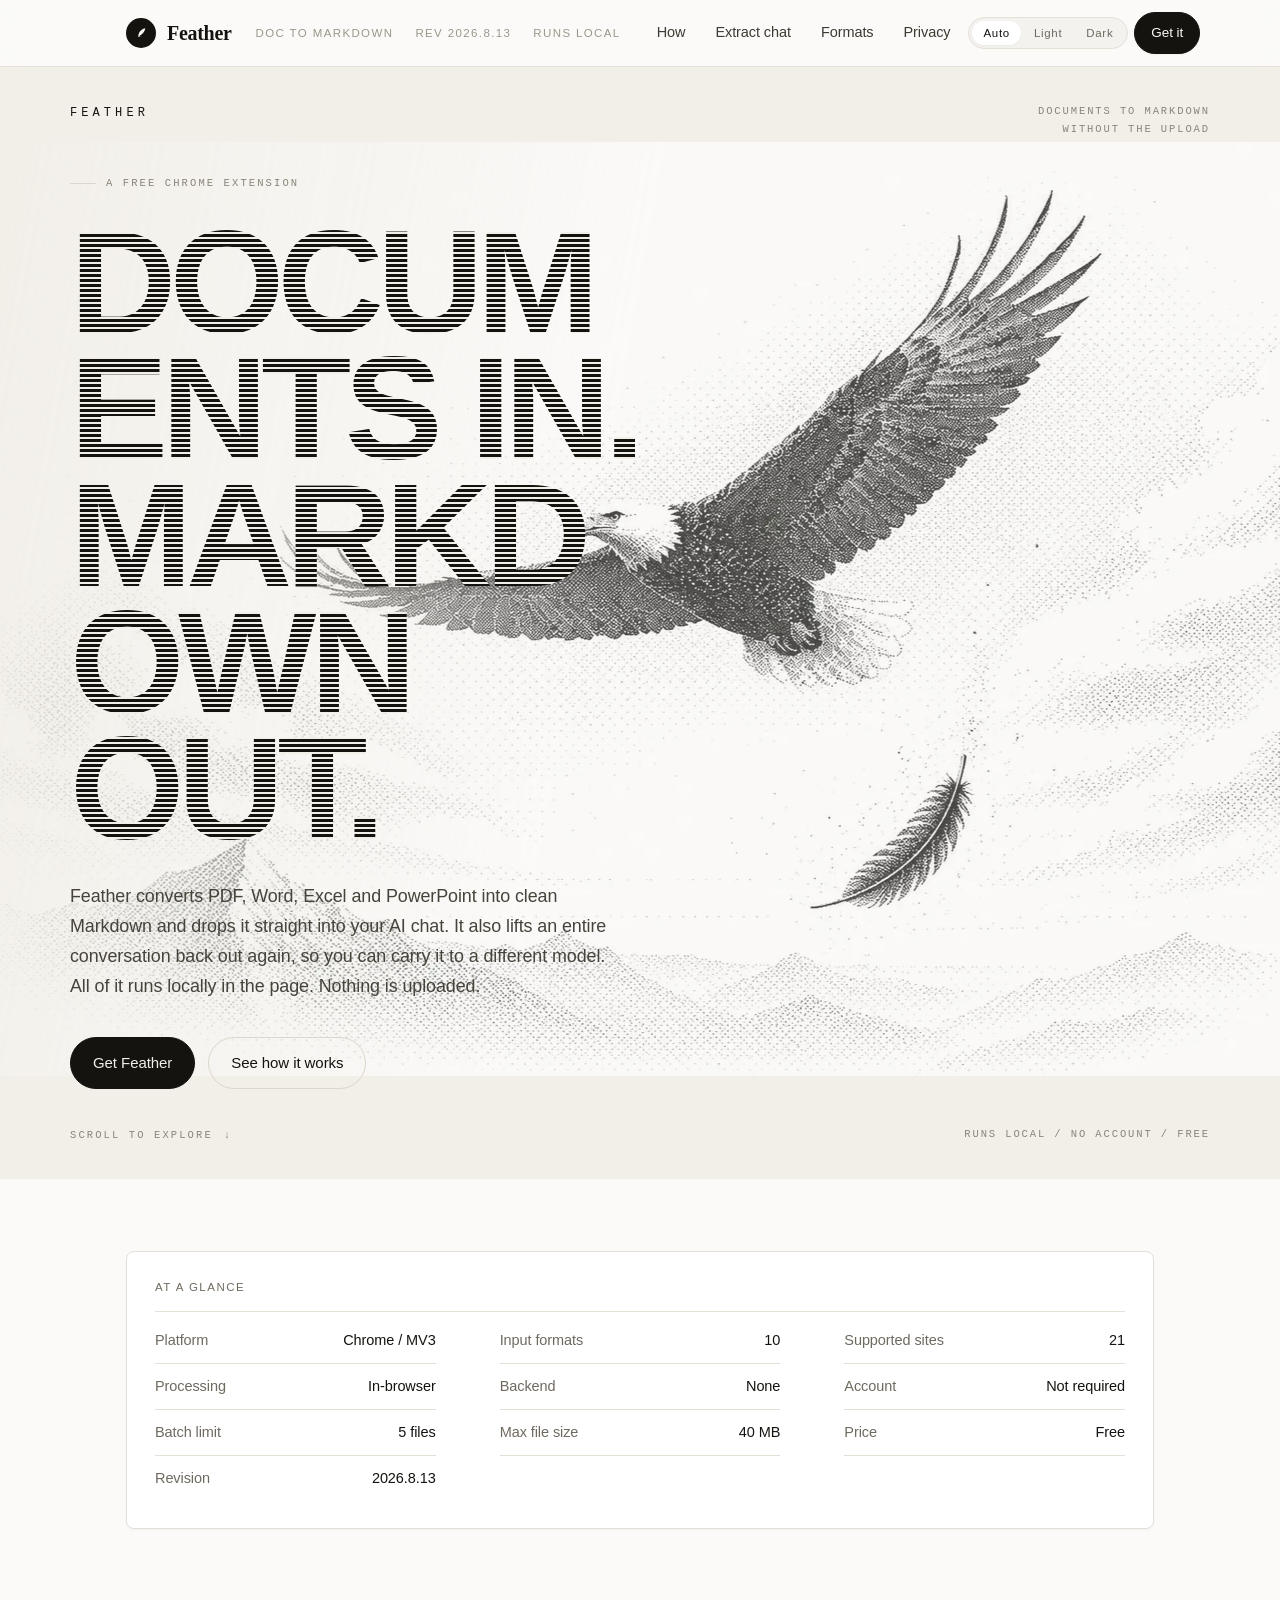
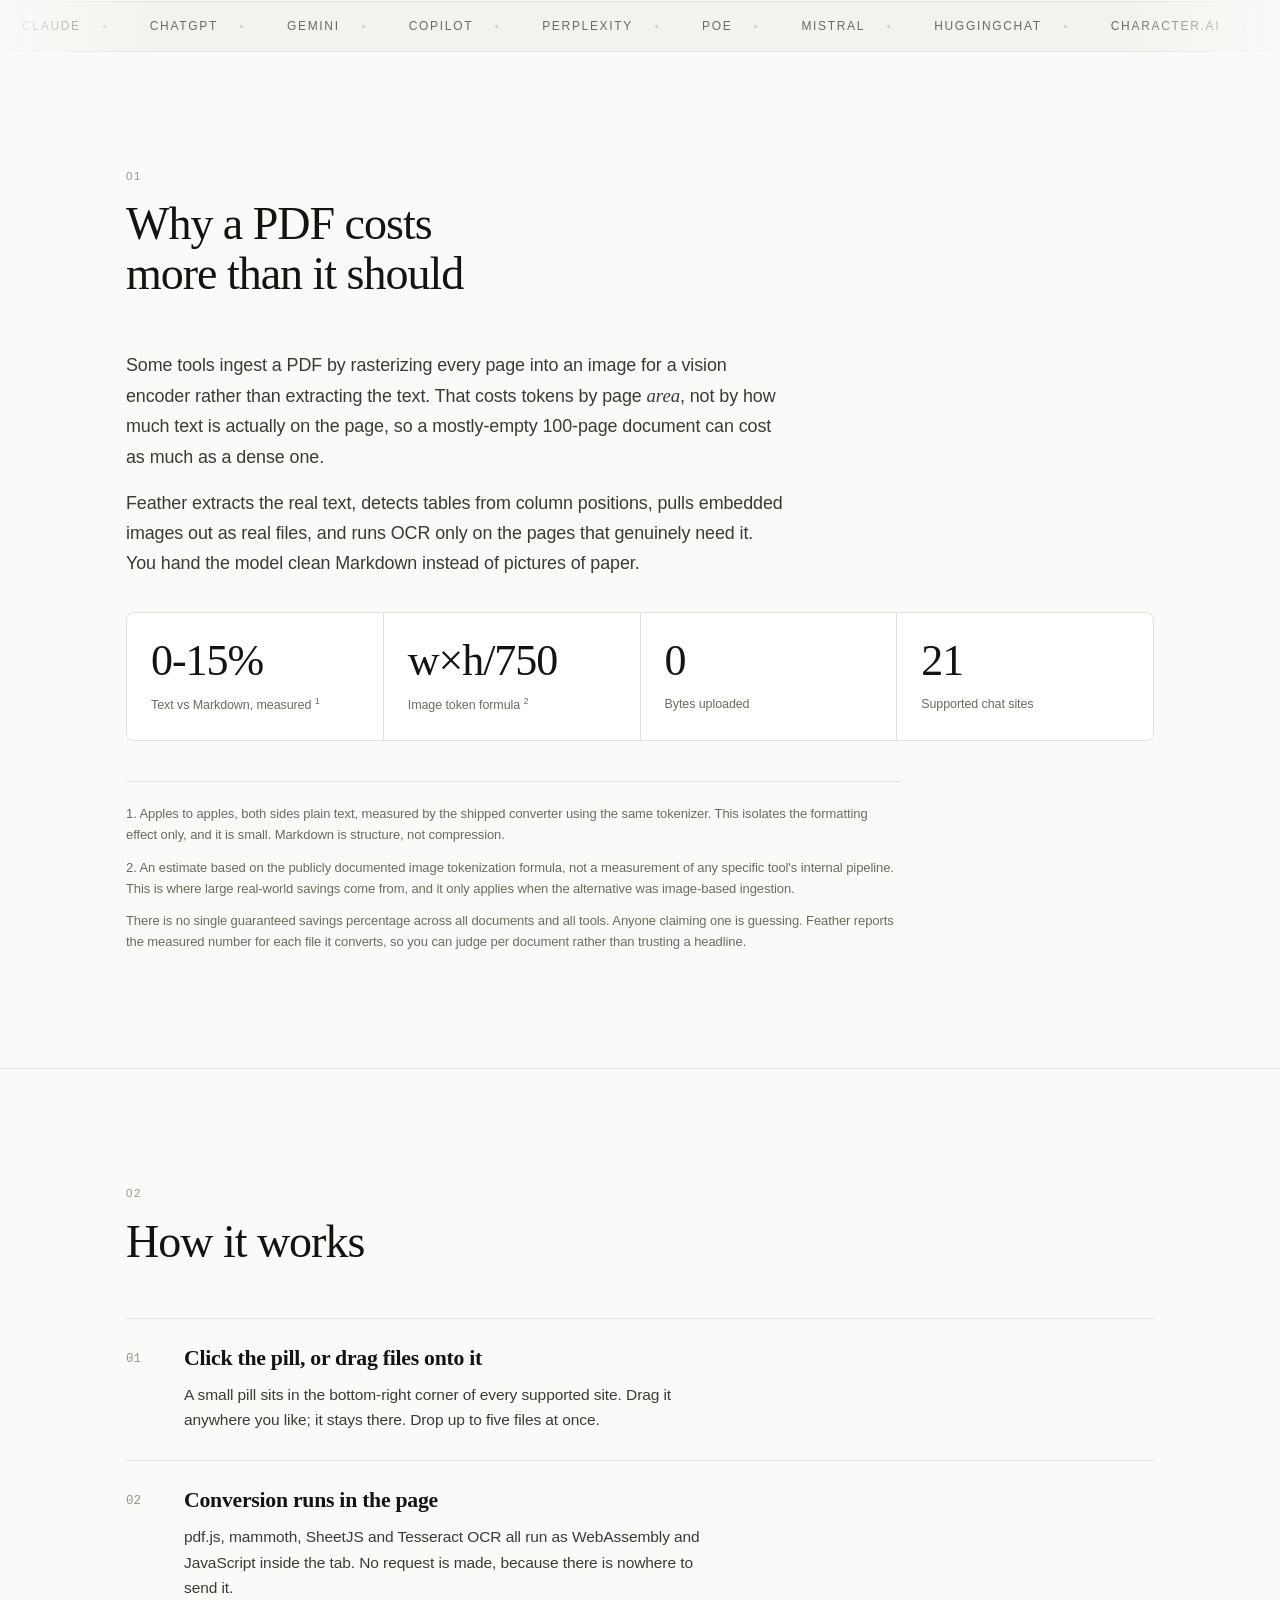
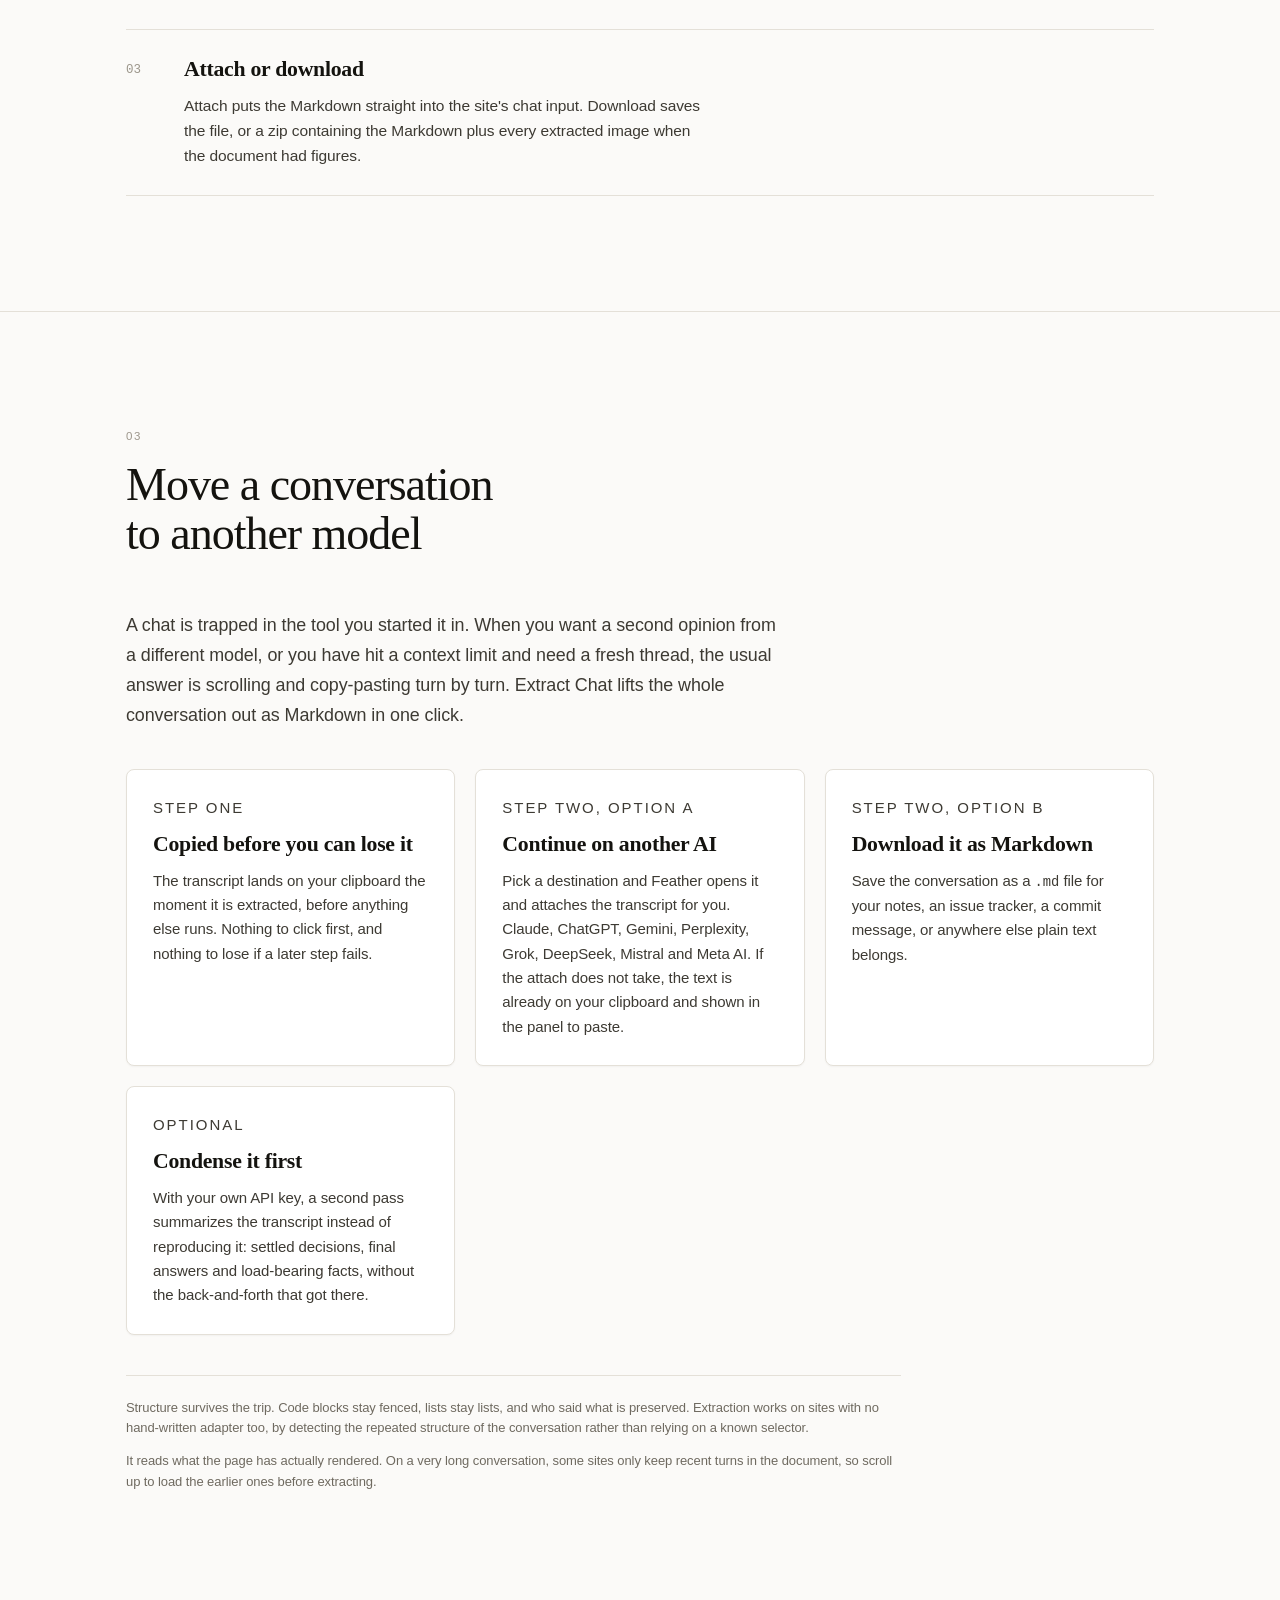
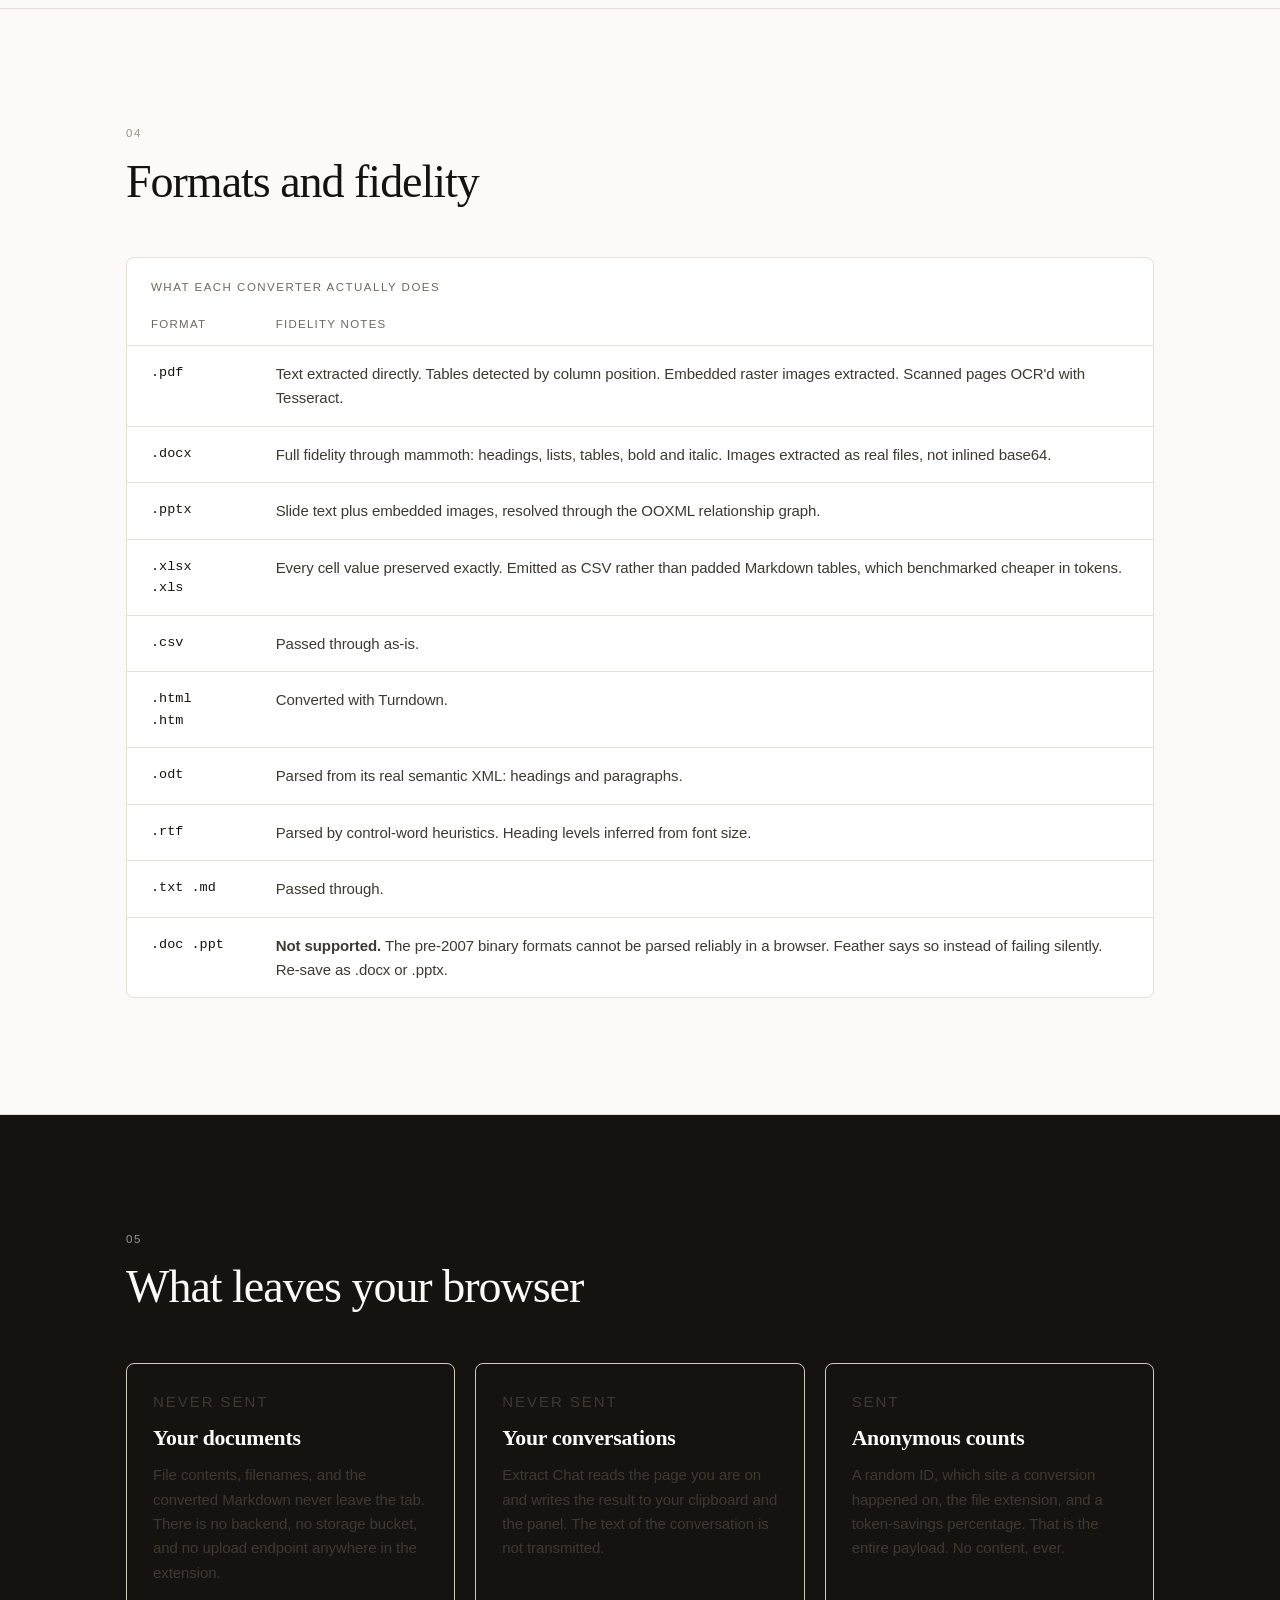
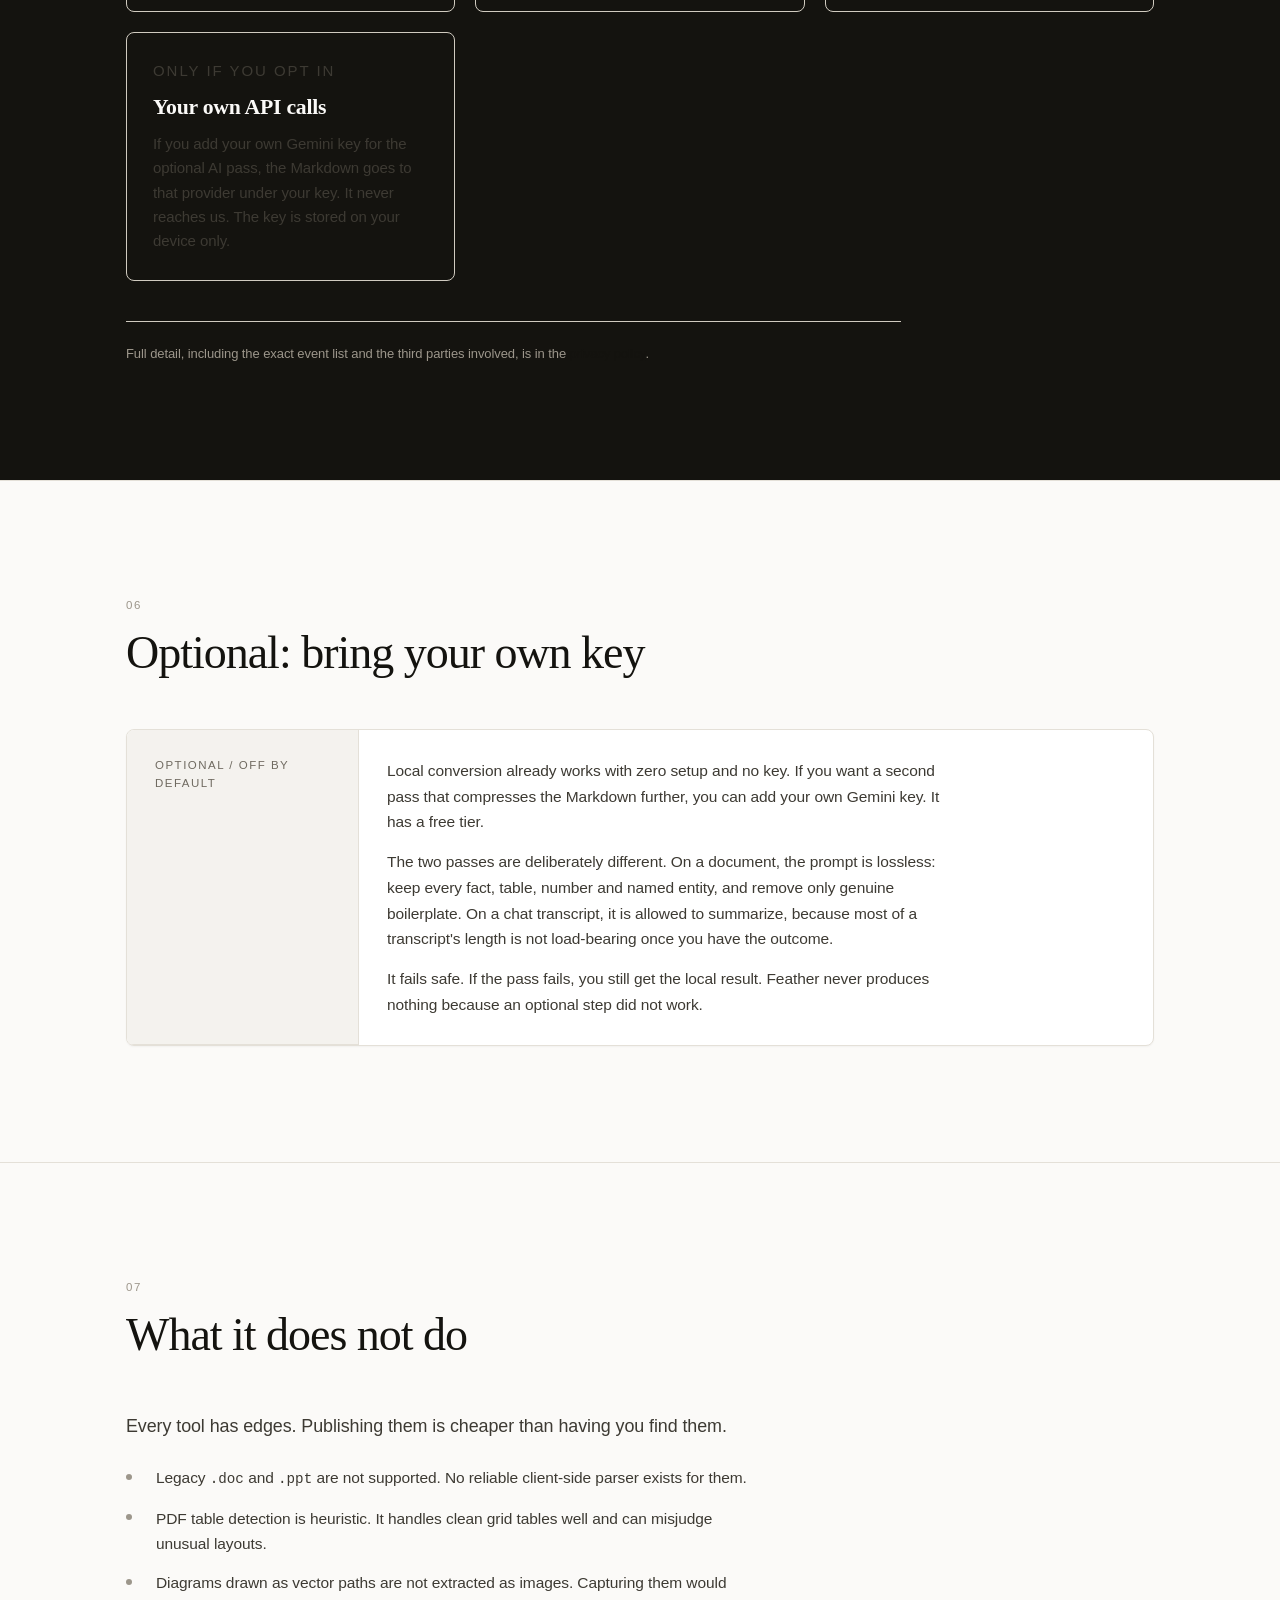
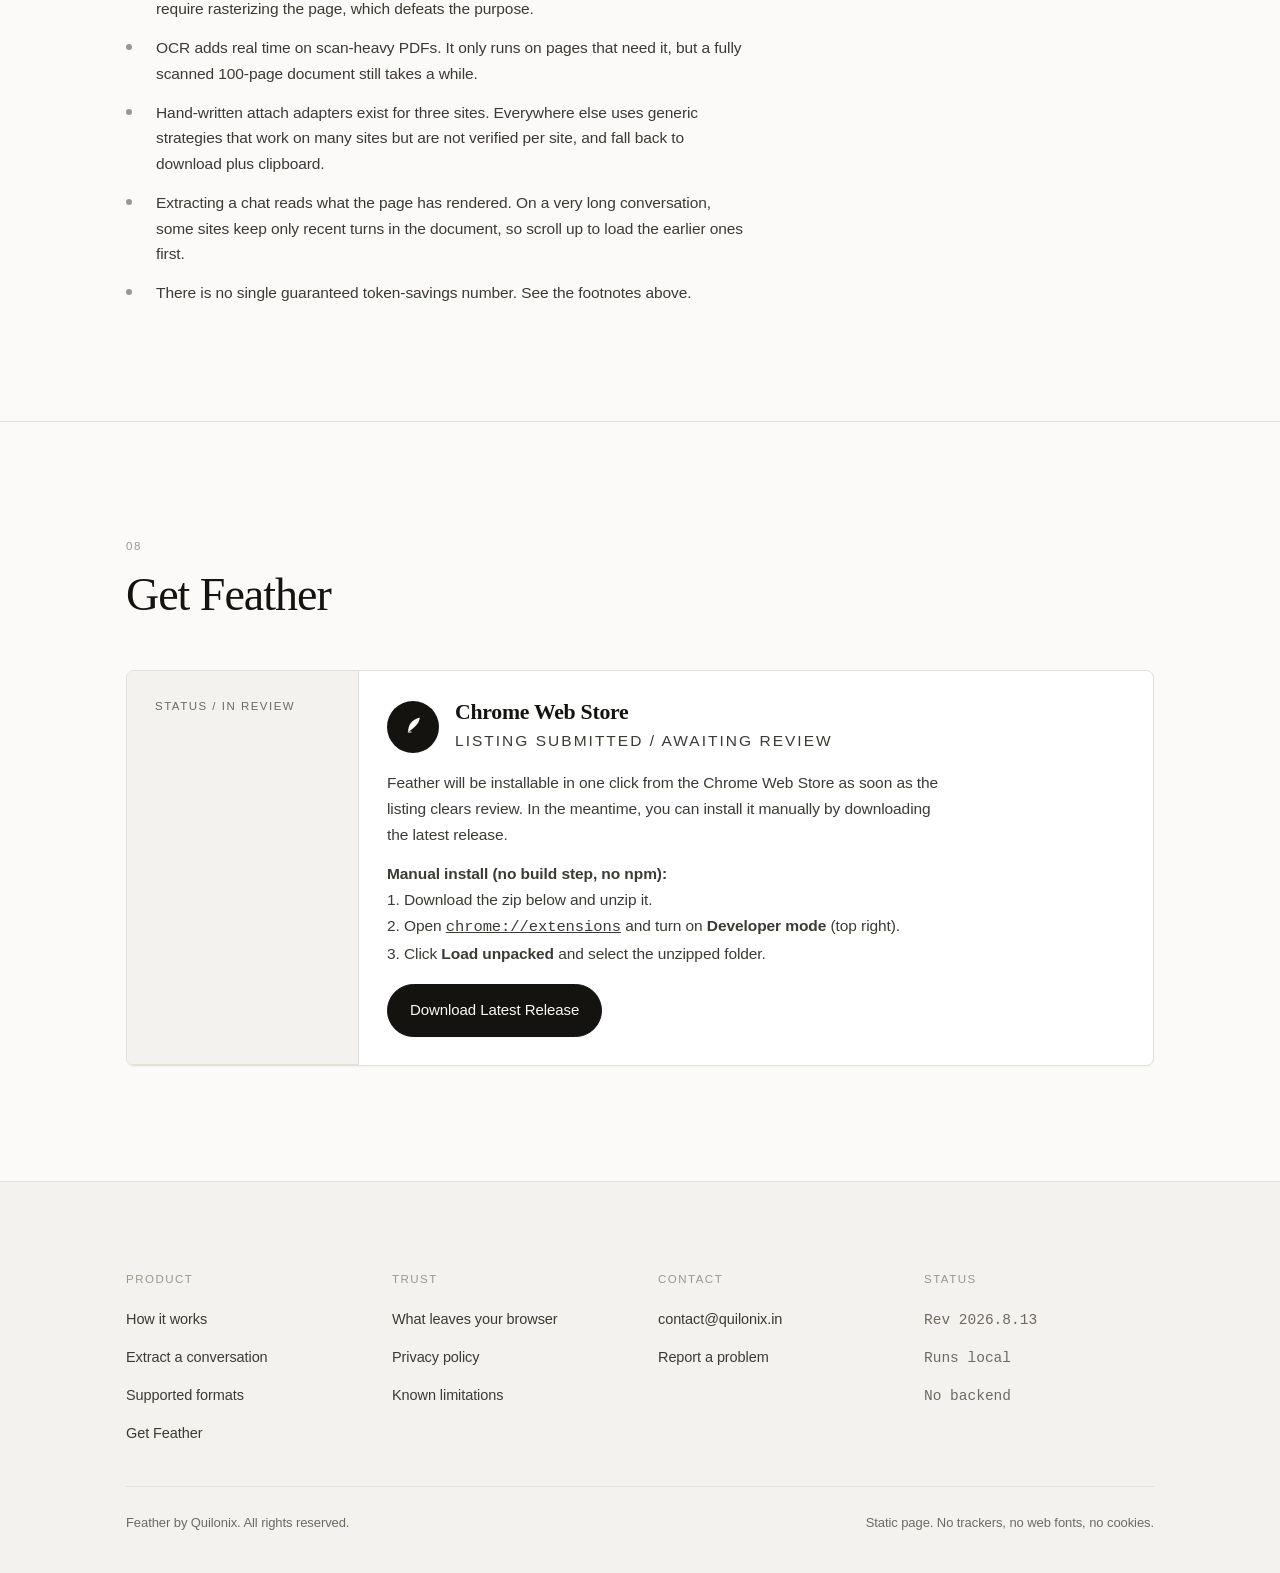
==== commit 43bf33ec: "chore: bump version and dates to 2026.8.13" ====
--- a/index.html
+++ b/index.html
@@ -107,7 +107,7 @@
     </a>
     <div class="masthead__meta" aria-hidden="true">
       <span>Doc to Markdown</span>
-      <span>Rev 2026.8.10</span>
+      <span>Rev 2026.8.13</span>
       <span>Runs local</span>
     </div>
     <nav class="masthead__nav" aria-label="Primary">
@@ -189,7 +189,7 @@
           <div class="spec__row"><dt>Batch limit</dt><dd>5 files</dd></div>
           <div class="spec__row"><dt>Max file size</dt><dd>40 MB</dd></div>
           <div class="spec__row"><dt>Price</dt><dd>Free</dd></div>
-          <div class="spec__row"><dt>Revision</dt><dd>2026.8.10</dd></div>
+          <div class="spec__row"><dt>Revision</dt><dd>2026.8.13</dd></div>
         </dl>
       </div>
     </div>
@@ -591,7 +591,7 @@
       <div class="footer__col">
         <h4>Status</h4>
         <ul>
-          <li><span class="mono">Rev 2026.8.10</span></li>
+          <li><span class="mono">Rev 2026.8.13</span></li>
           <li><span class="mono">Runs local</span></li>
           <li><span class="mono">No backend</span></li>
         </ul>
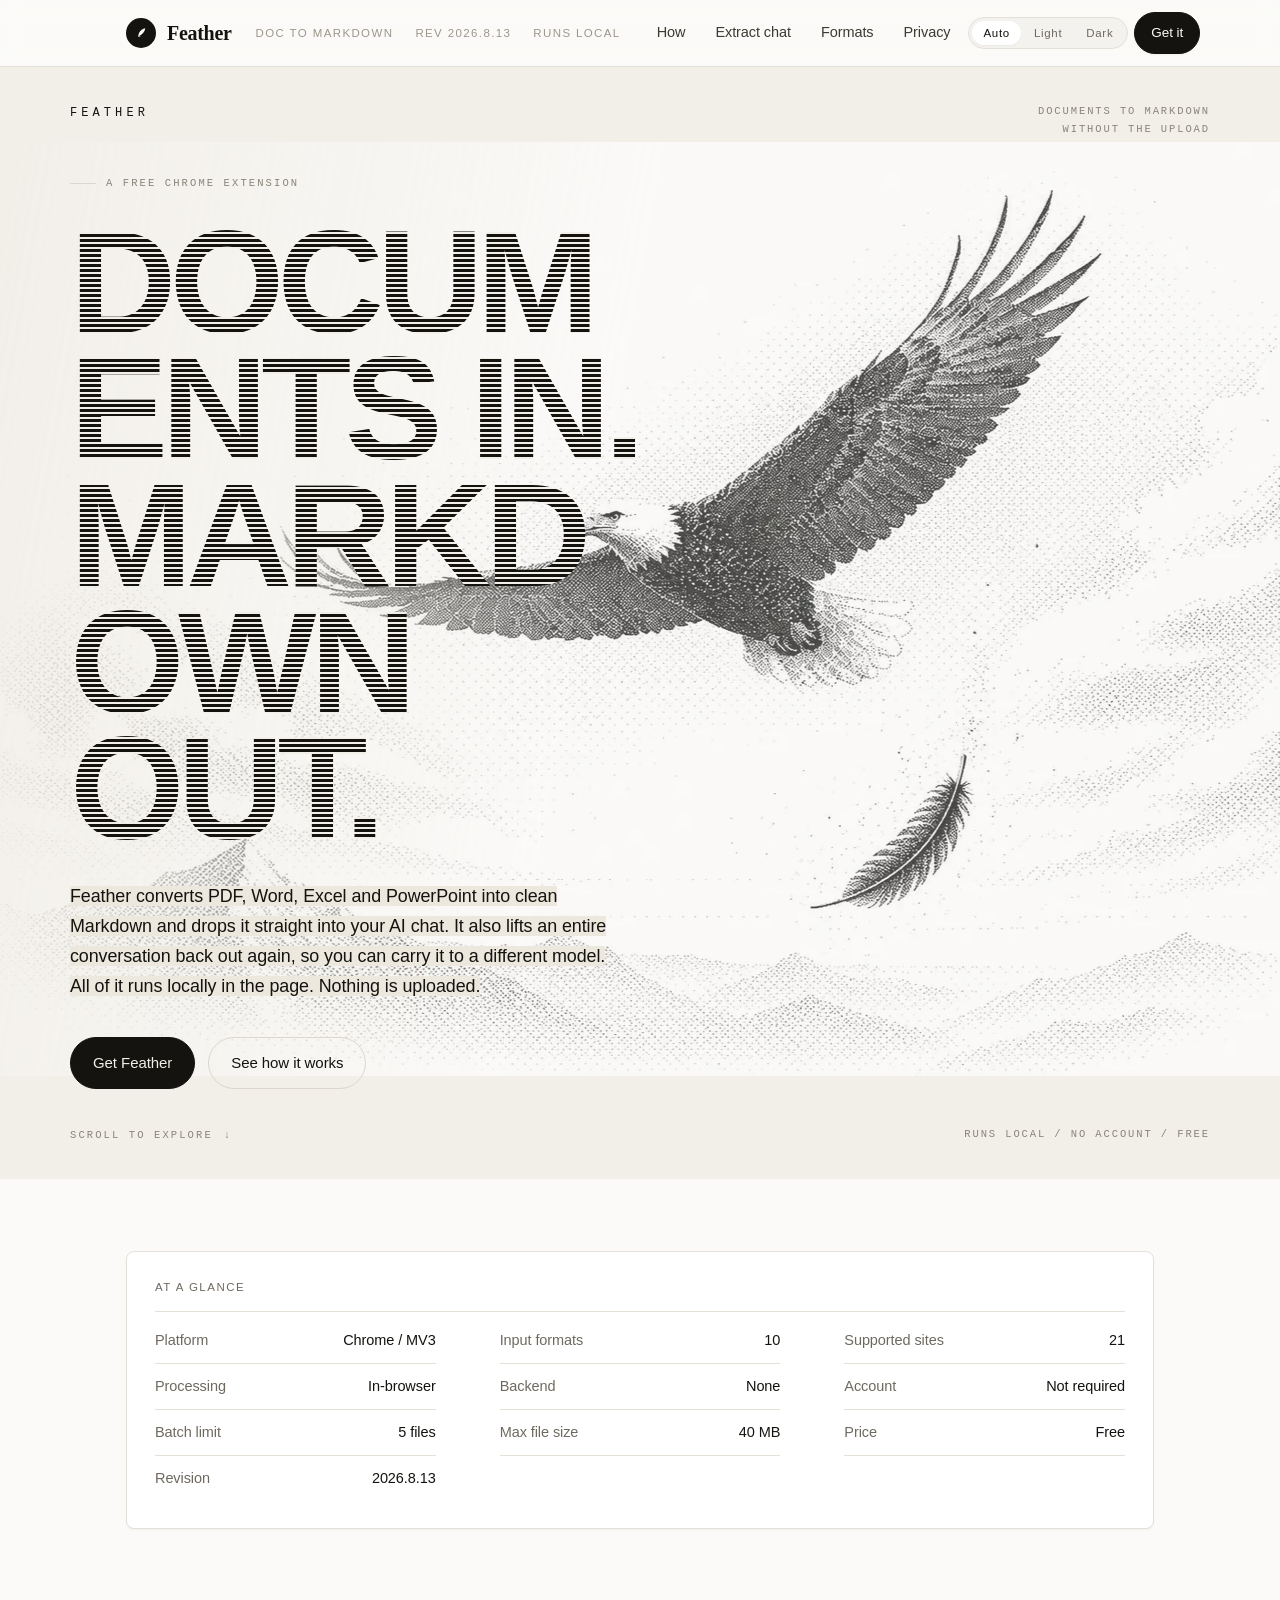
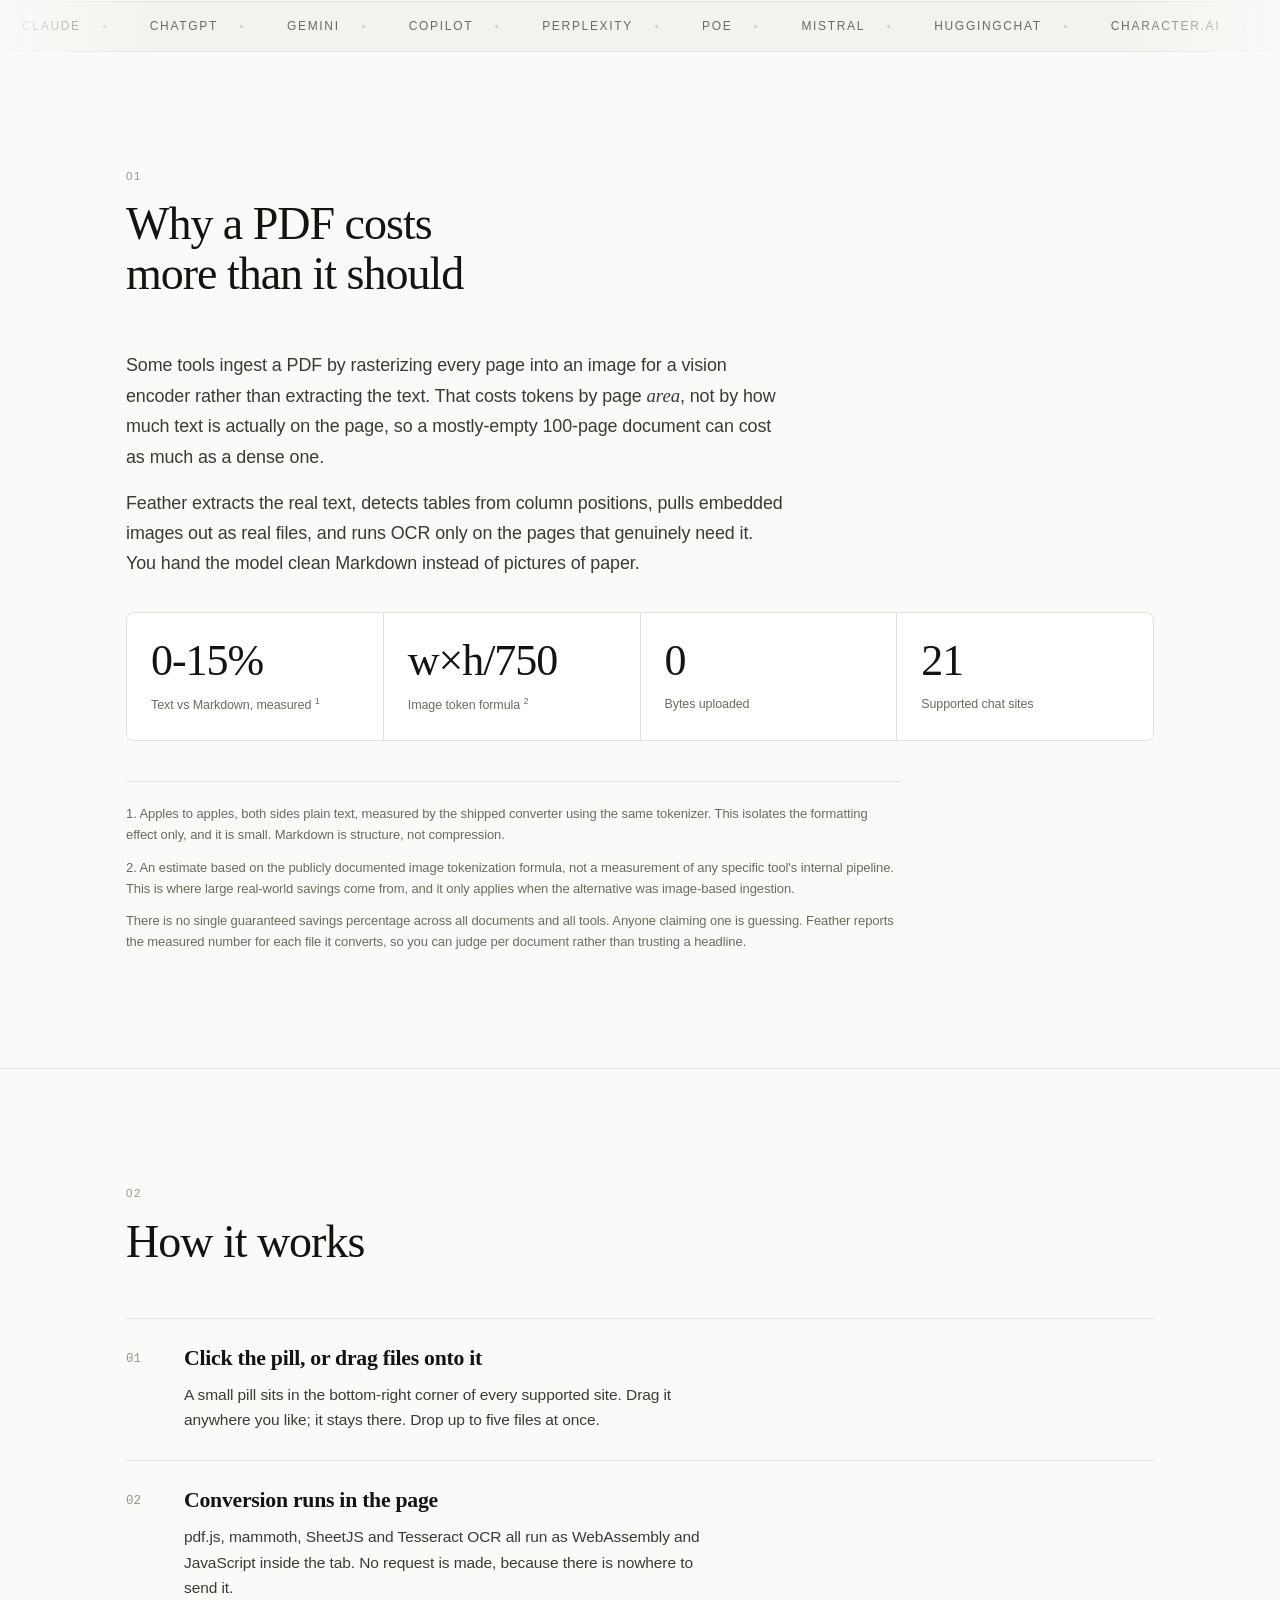
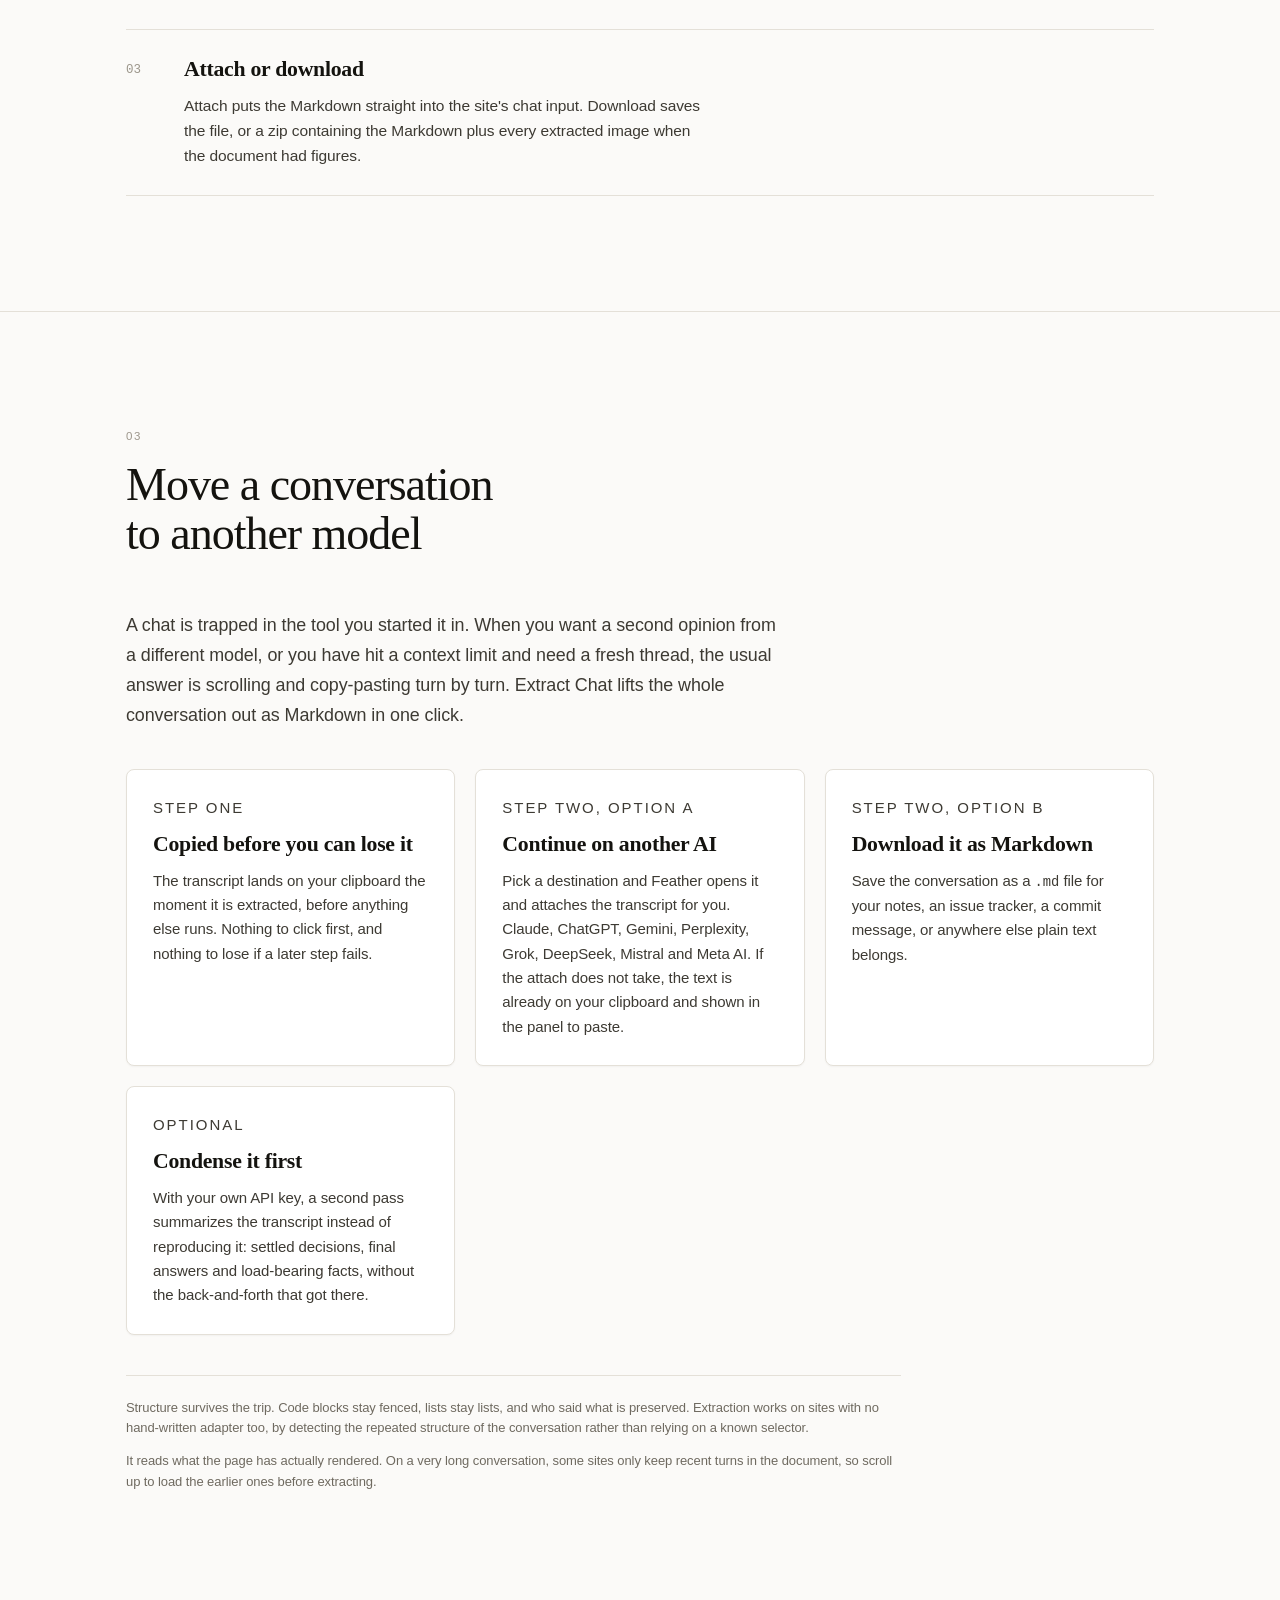
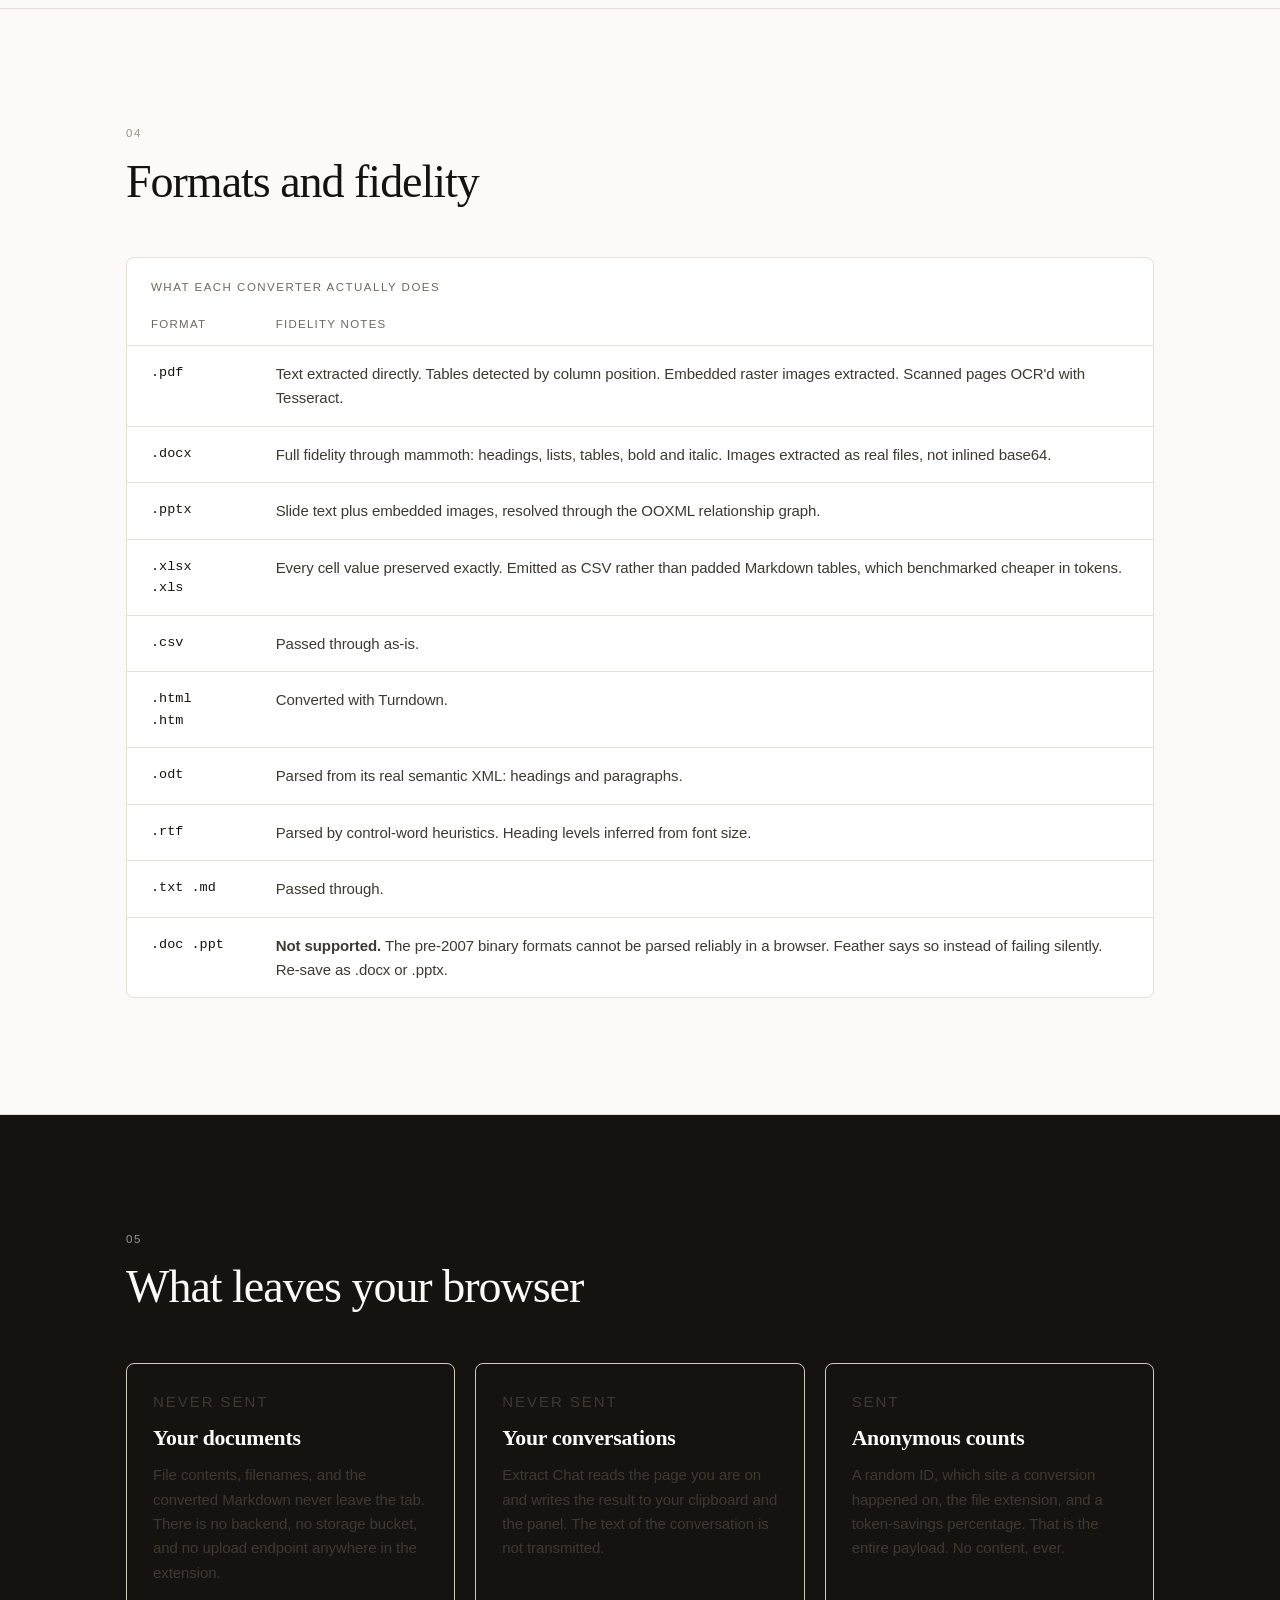
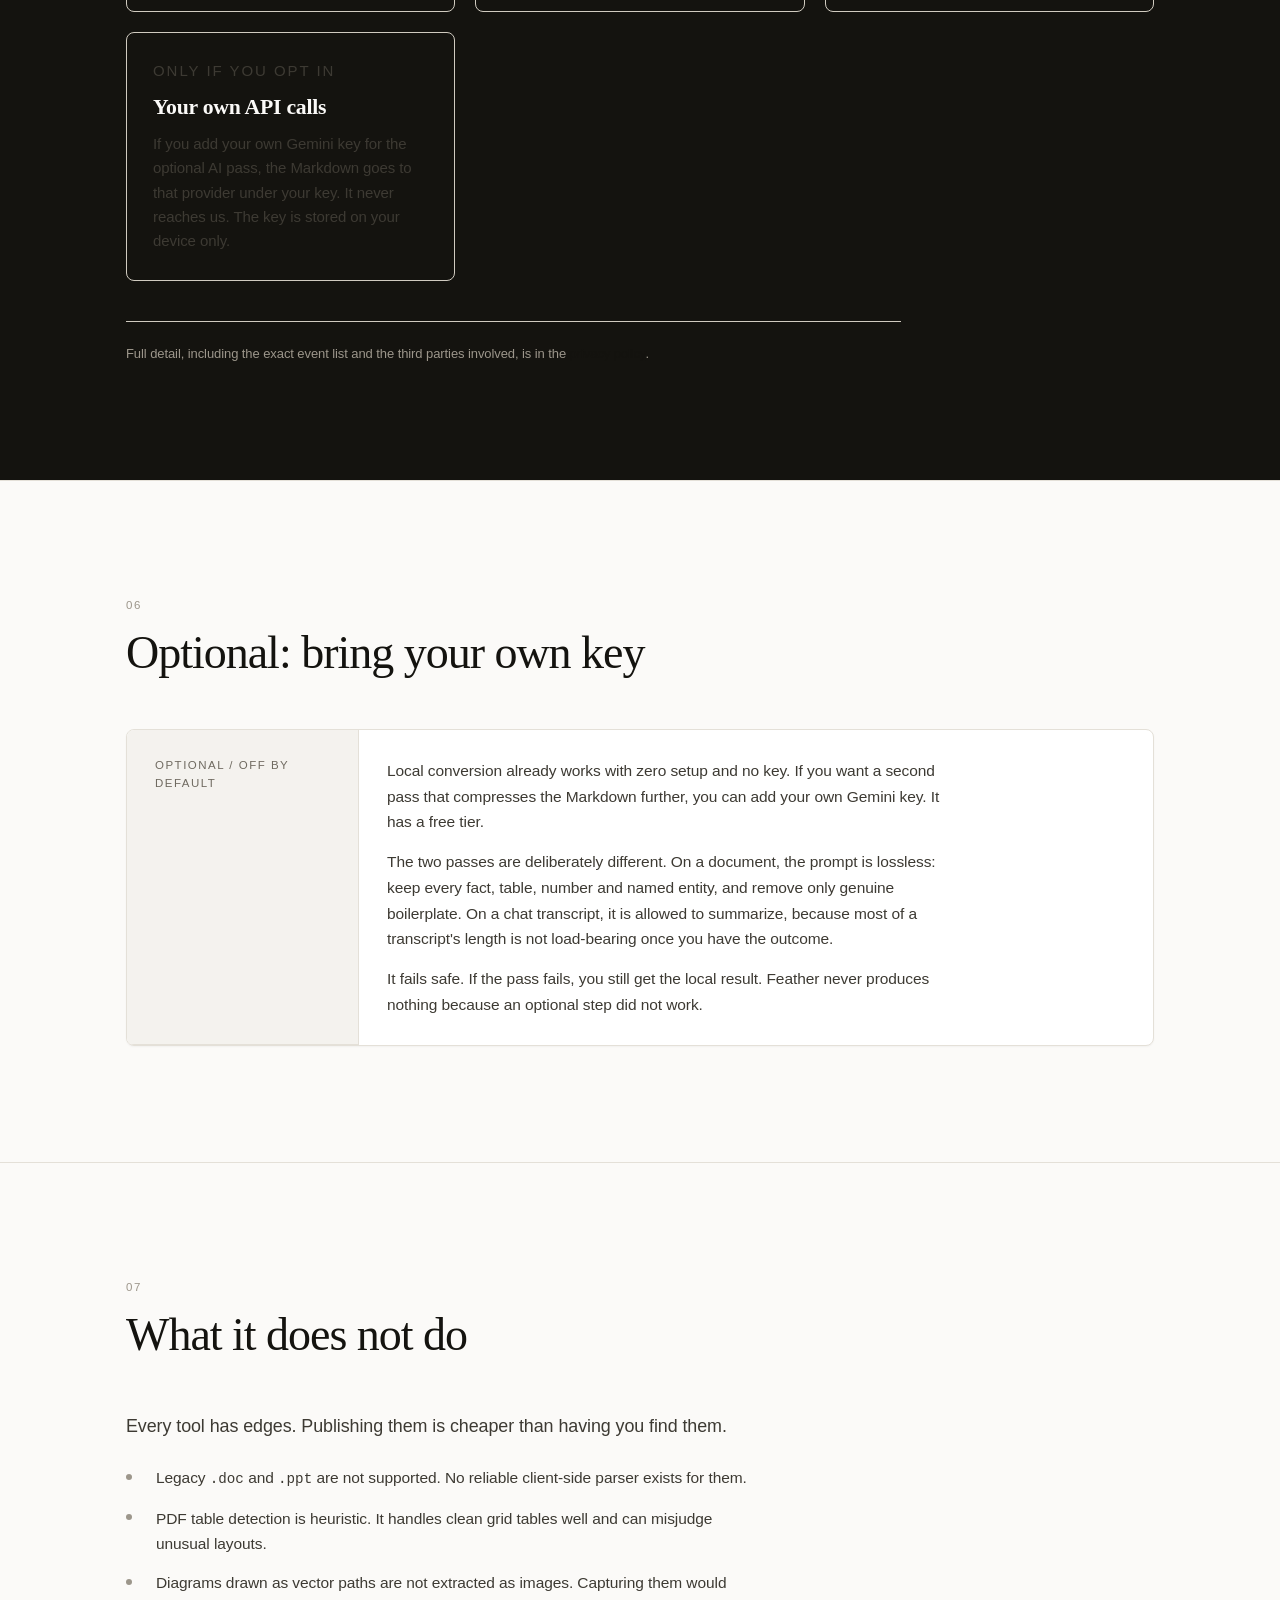
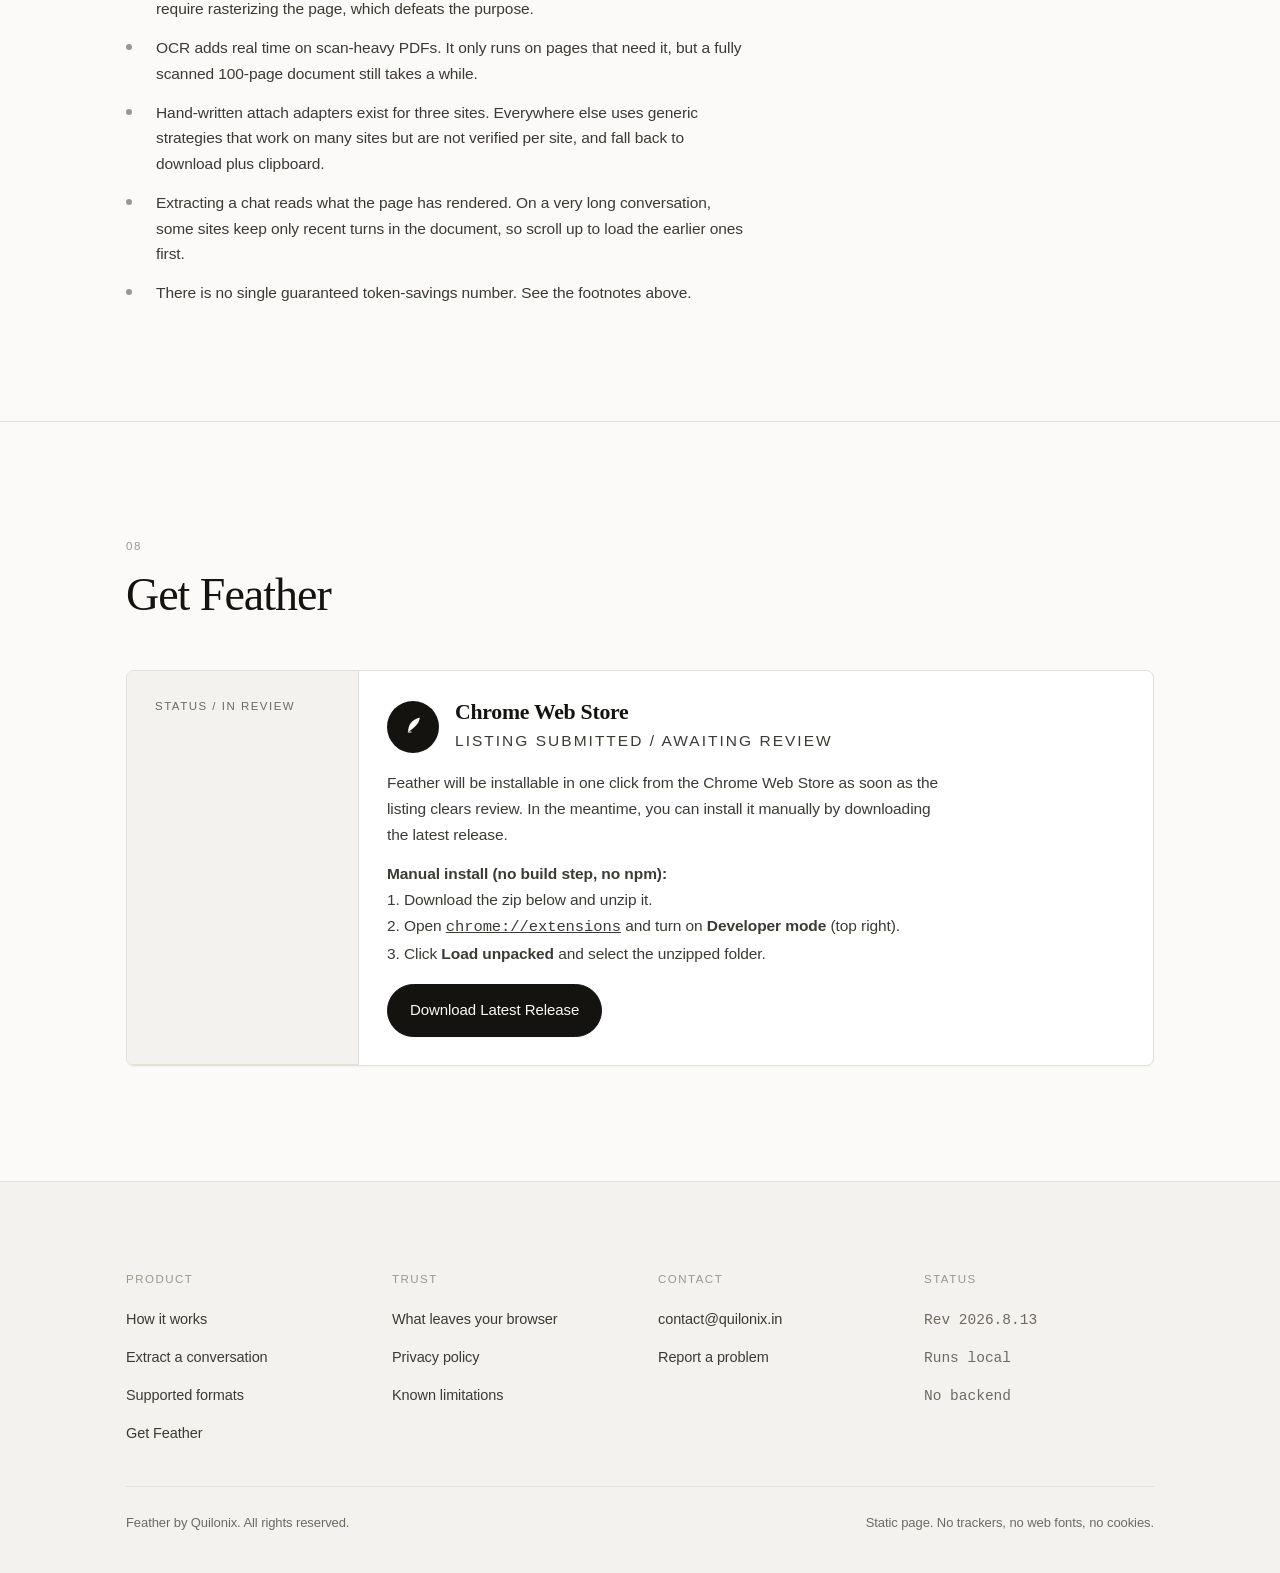
==== commit c5c800ab: "Highlight introductory paragraph in hero section" ====
--- a/index.html
+++ b/index.html
@@ -93,6 +93,13 @@
   ]
 }
 </script>
+<script>
+    !function(t,e){var o,n,p,r;e.__SV||(window.posthog=e,e._i=[],e.init=function(i,s,a){function g(t,e){var o=e.split(".");2==o.length&&(t=t[o[0]],e=o[1]),t[e]=function(){t.push([e].concat(Array.prototype.slice.call(arguments,0)))}}(p=t.createElement("script")).type="text/javascript",p.crossOrigin="anonymous",p.async=!0,p.src=s.api_host.replace(".i.posthog.com","-assets.i.posthog.com")+"/static/array.js",(r=t.getElementsByTagName("script")[0]).parentNode.insertBefore(p,r);var u=e;for(void 0!==a?u=e[a]=[]:a="posthog",u.people=u.people||[],u.toString=function(t){var e="posthog";return"posthog"!==a&&(e+="."+a),t||(e+=" (stub)"),e},u.people.toString=function(){return u.toString(1)+".people (stub)"},o="init capture register register_once register_for_session unregister unregister_for_session getFeatureFlag getFeatureFlagResult isFeatureEnabled reloadFeatureFlags updateEarlyAccessFeatureEnrollment getEarlyAccessFeatures on onFeatureFlags onSessionId getSurveys getActiveMatchingSurveys renderSurvey canRenderSurvey getNextSurveyStep identify setPersonProperties group resetGroups setPersonPropertiesForFlags resetPersonPropertiesForFlags setGroupPropertiesForFlags resetGroupPropertiesForFlags reset get_distinct_id getGroups get_session_id get_session_replay_url alias set_config startSessionRecording stopSessionRecording sessionRecordingStarted captureException loadToolbar get_property getSessionProperty createPersonProfile opt_in_capturing opt_out_capturing has_opted_in_capturing has_opted_out_capturing clear_opt_in_out_capturing debug".split(" "),n=0;n<o.length;n++)g(u,o[n]);e._i.push([i,s,a])},e.__SV=1)}(document,window.posthog||[]);
+    posthog.init('phc_yNzmHYEW8dWXxZMabq8aDFpFNtSgUiev8VxkYgHYdpFs', {
+        api_host: 'https://eu.i.posthog.com',
+        defaults: '2026-05-30',
+    })
+</script>
 </head>
 <body>
 <a class="skip" href="#main">Skip to content</a>
@@ -156,10 +163,10 @@
         <span class="cine__line">Markdown out.</span>
       </h1>
       <p class="cine__sub">
-        Feather converts PDF, Word, Excel and PowerPoint into clean Markdown and
+        <mark>Feather converts PDF, Word, Excel and PowerPoint into clean Markdown and
         drops it straight into your AI chat. It also lifts an entire conversation
         back out again, so you can carry it to a different model. All of it runs
-        locally in the page. Nothing is uploaded.
+        locally in the page. Nothing is uploaded.</mark>
       </p>
       <div class="cine__actions">
         <a class="btn btn--invert" href="#install">Get Feather</a>
--- a/styles.css
+++ b/styles.css
@@ -59,6 +59,9 @@
   --rule: #e4e0d8;
   --rule-strong: #d0cbc0;
 
+  --mark-bg: #ece8de;
+  --mark-ink: #14130f;
+
   /* Elevation, kept almost subliminal. Two layers: a tight contact shadow and a
      wide soft one. Anything heavier turns editorial into corporate. */
   --lift-1: 0 1px 2px rgba(20, 19, 15, 0.04);
@@ -120,6 +123,9 @@
   --rule: #2b2a24;
   --rule-strong: #3d3b33;
 
+  --mark-bg: #272520;
+  --mark-ink: #f3f1ea;
+
   --lift-1: 0 1px 2px rgba(0, 0, 0, 0.4);
   --lift-2: 0 1px 2px rgba(0, 0, 0, 0.4), 0 12px 34px -18px rgba(0, 0, 0, 0.7);
   --lift-3: 0 1px 2px rgba(0, 0, 0, 0.5), 0 24px 56px -26px rgba(0, 0, 0, 0.8);
@@ -141,6 +147,12 @@
 html {
   -webkit-text-size-adjust: 100%;
   scroll-behavior: smooth;
+}
+
+mark {
+  background-color: var(--mark-bg);
+  color: var(--mark-ink);
+  border-radius: 2px;
 }
 
 @media (prefers-reduced-motion: reduce) {
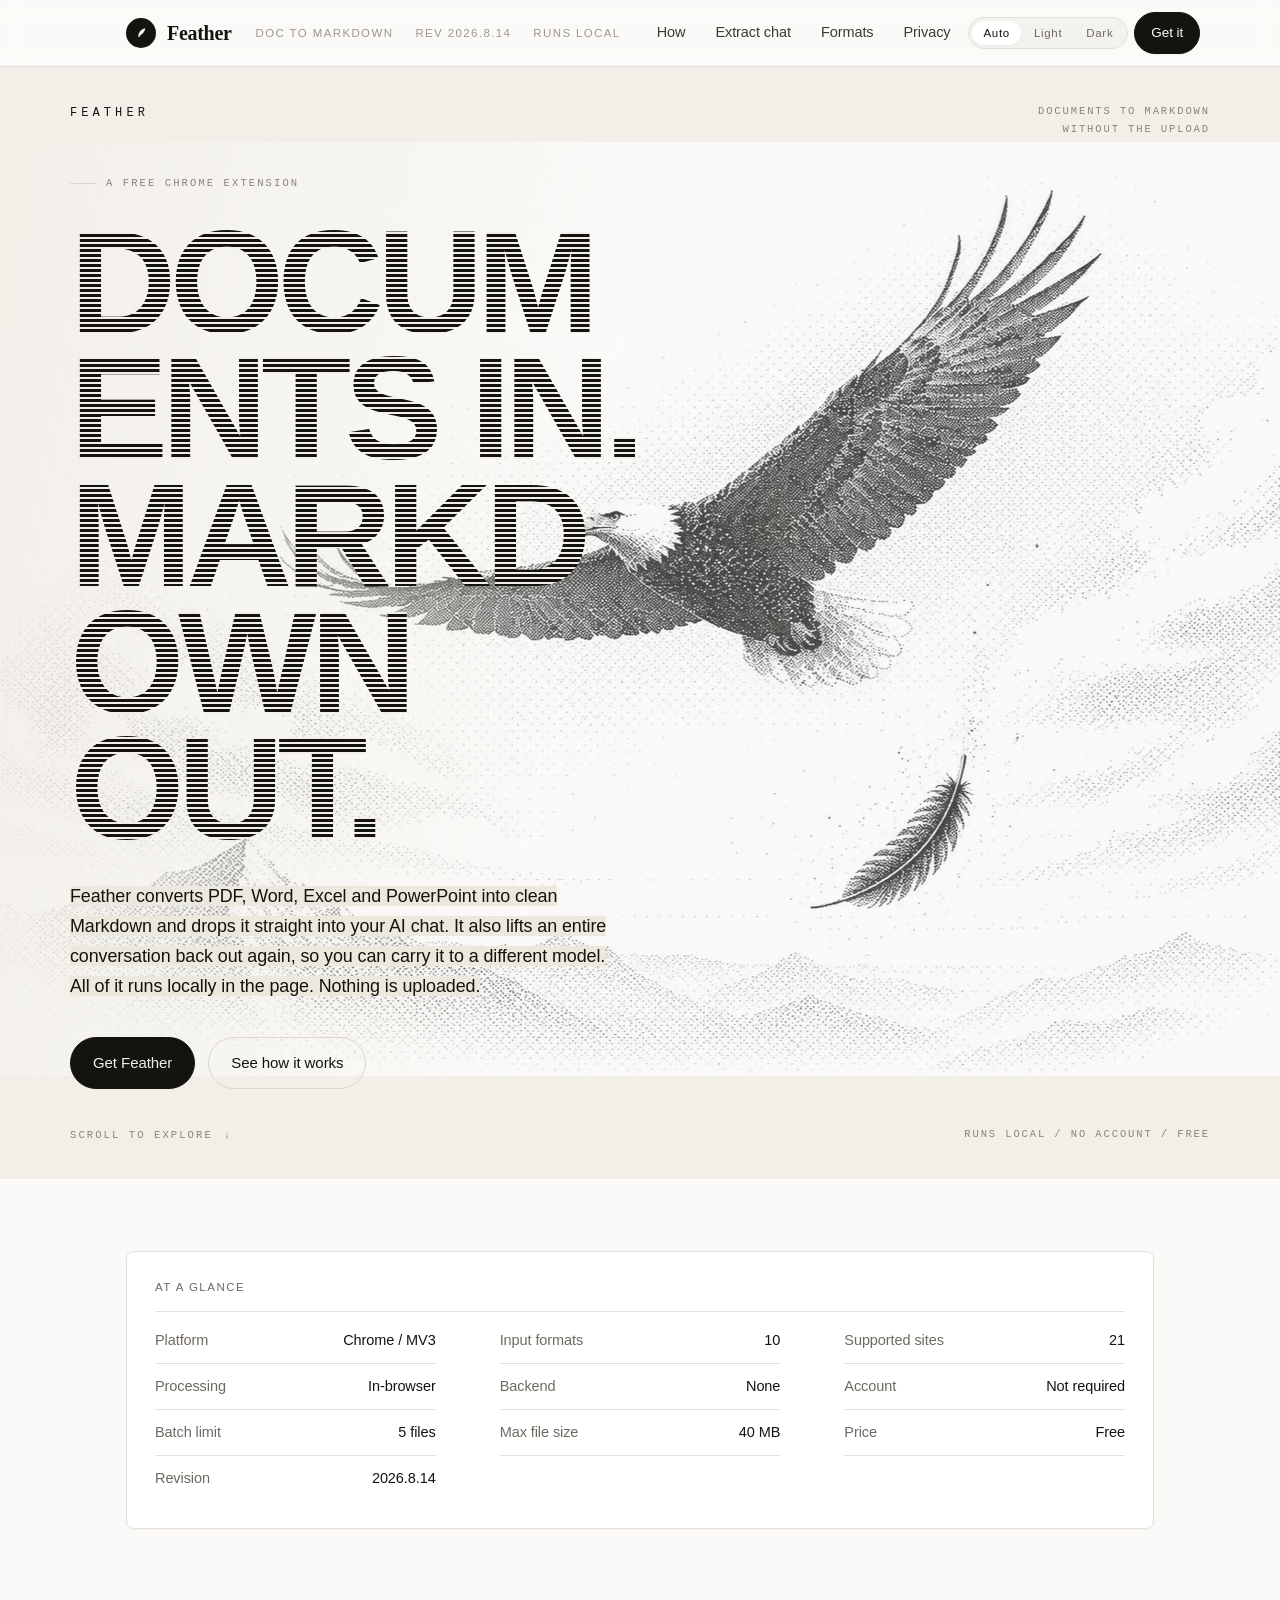
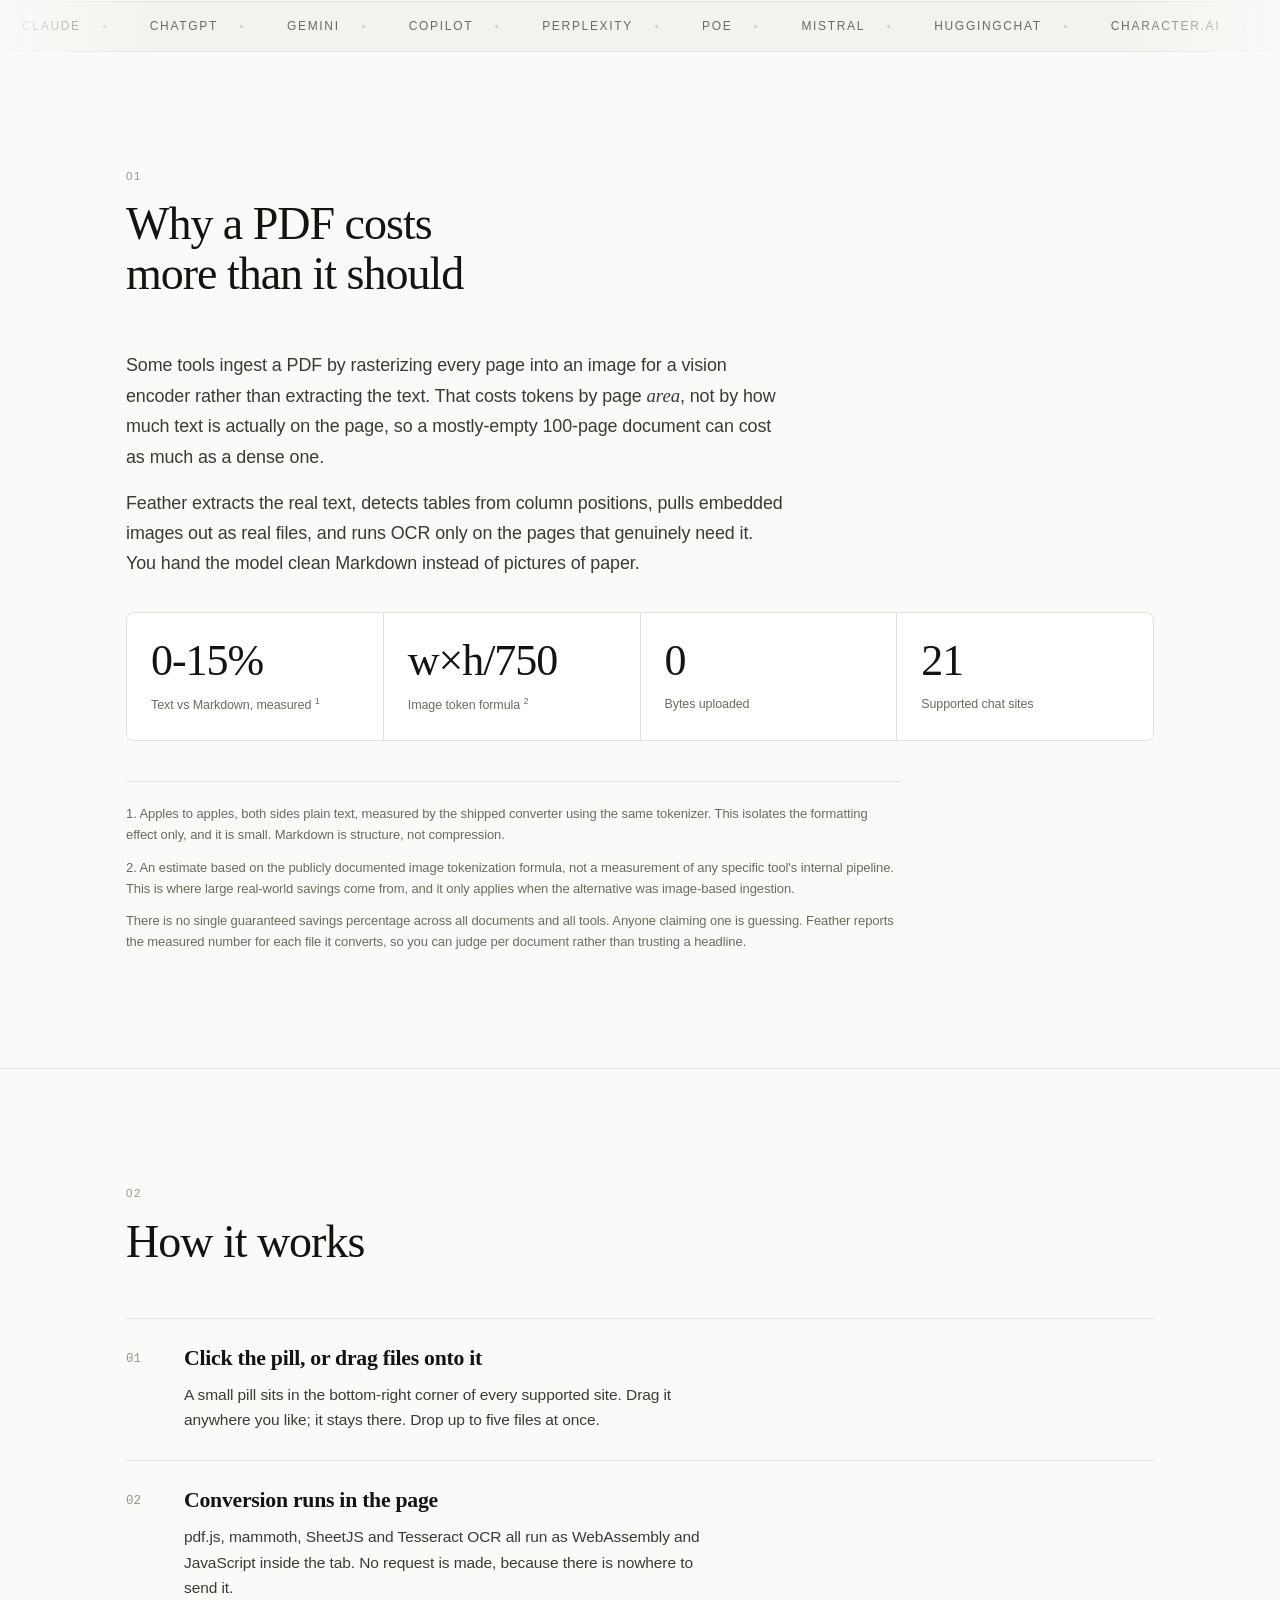
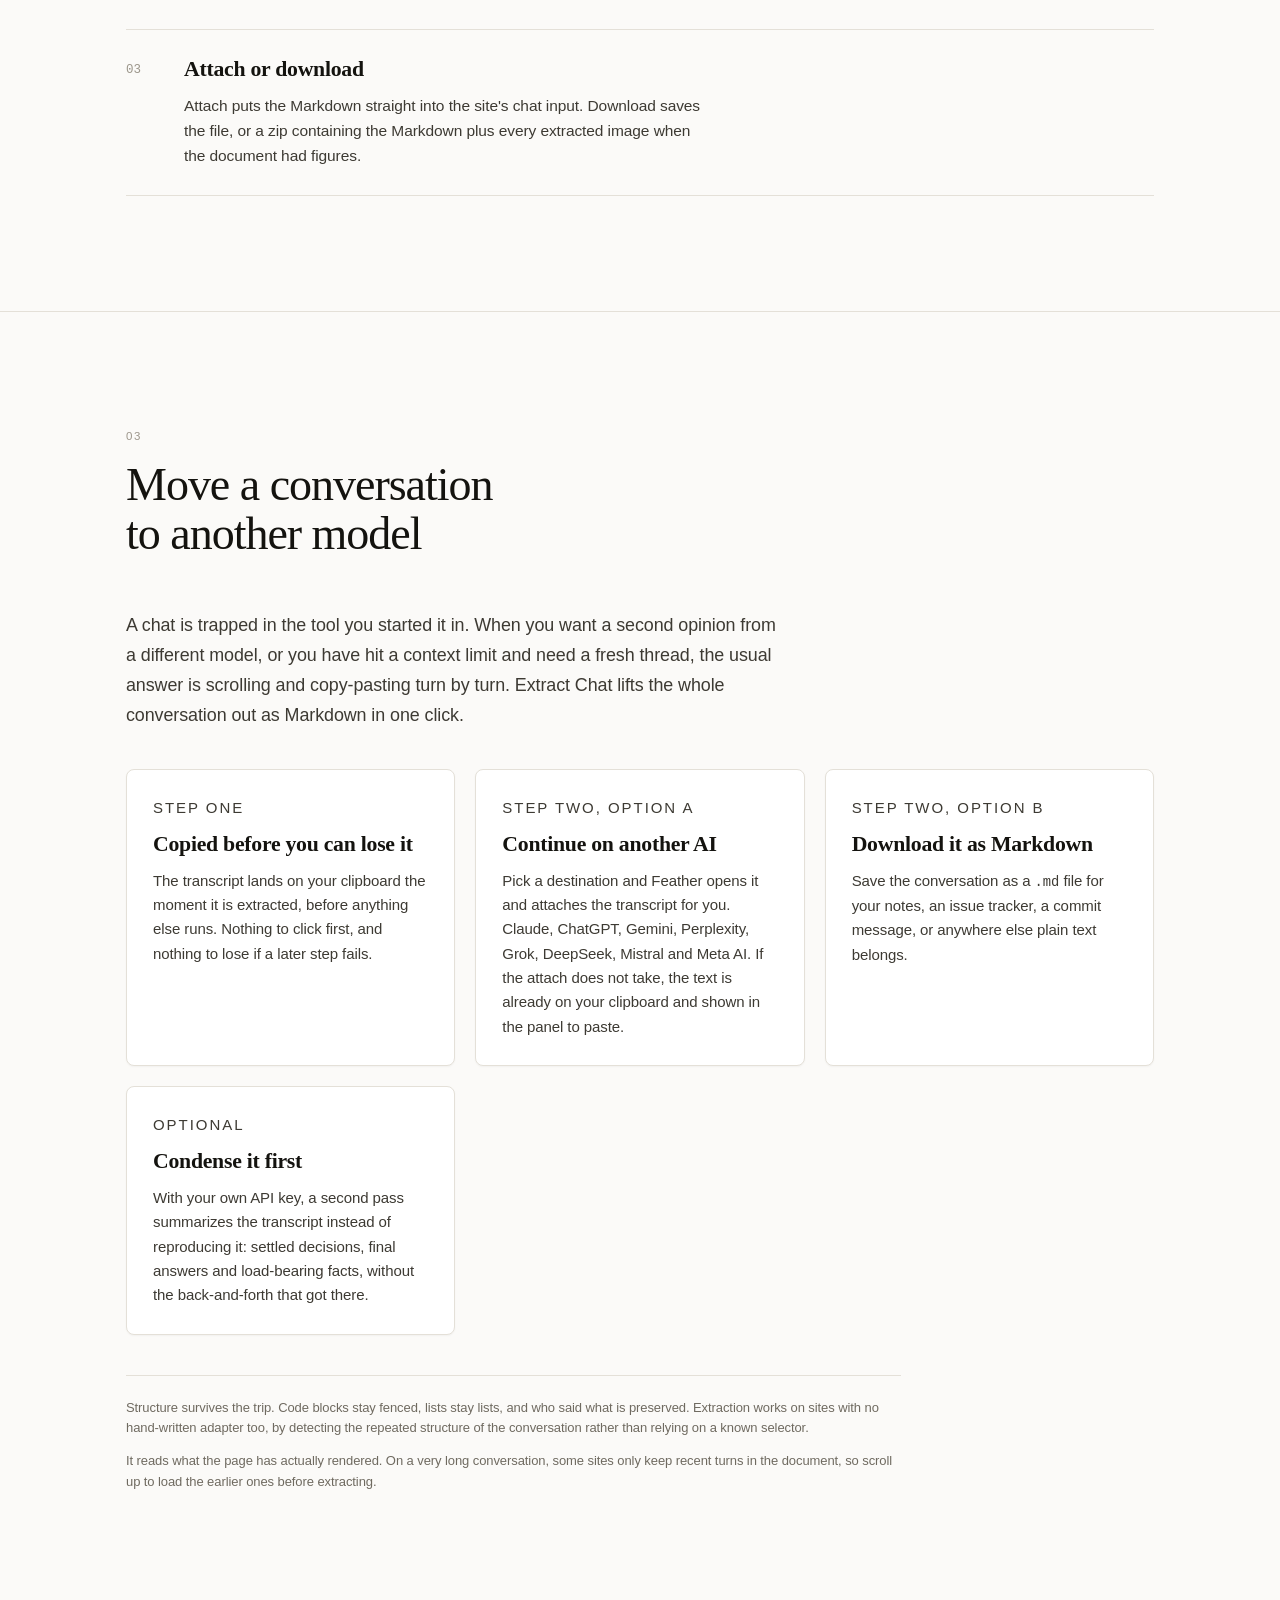
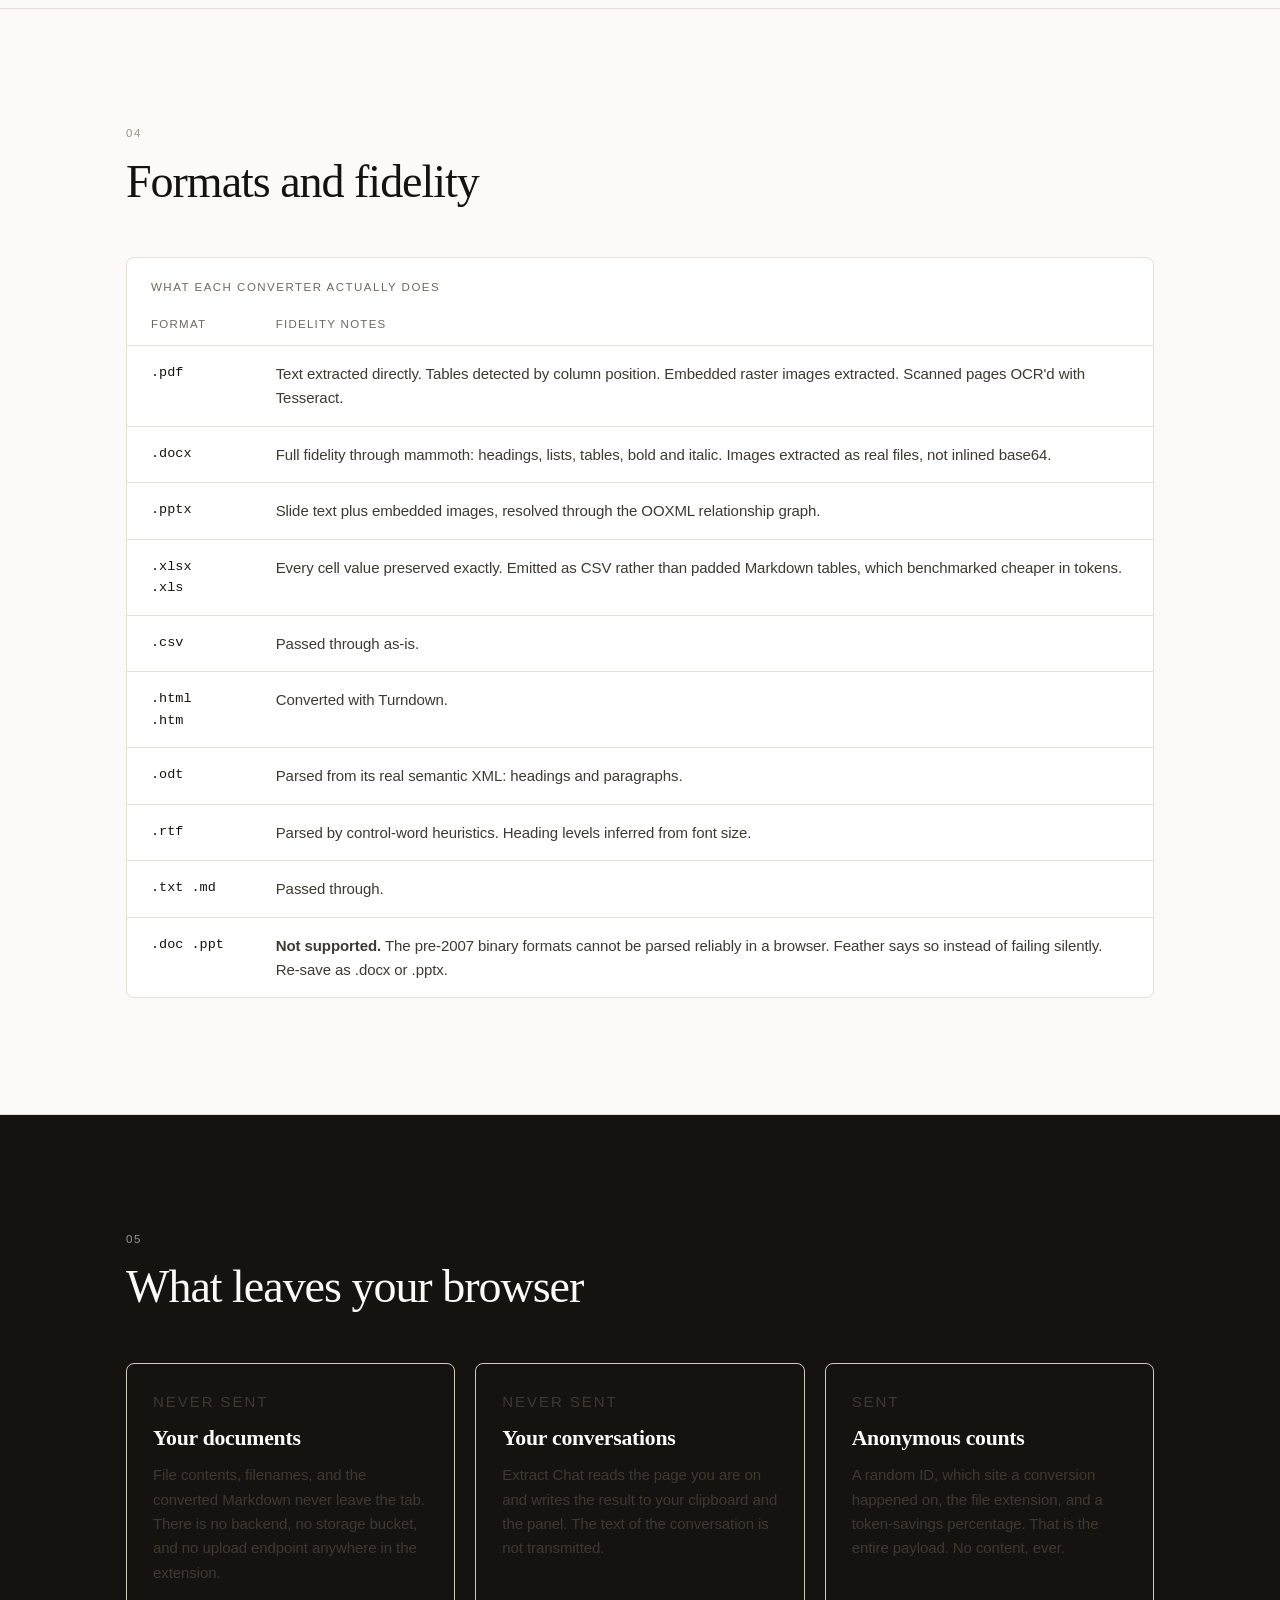
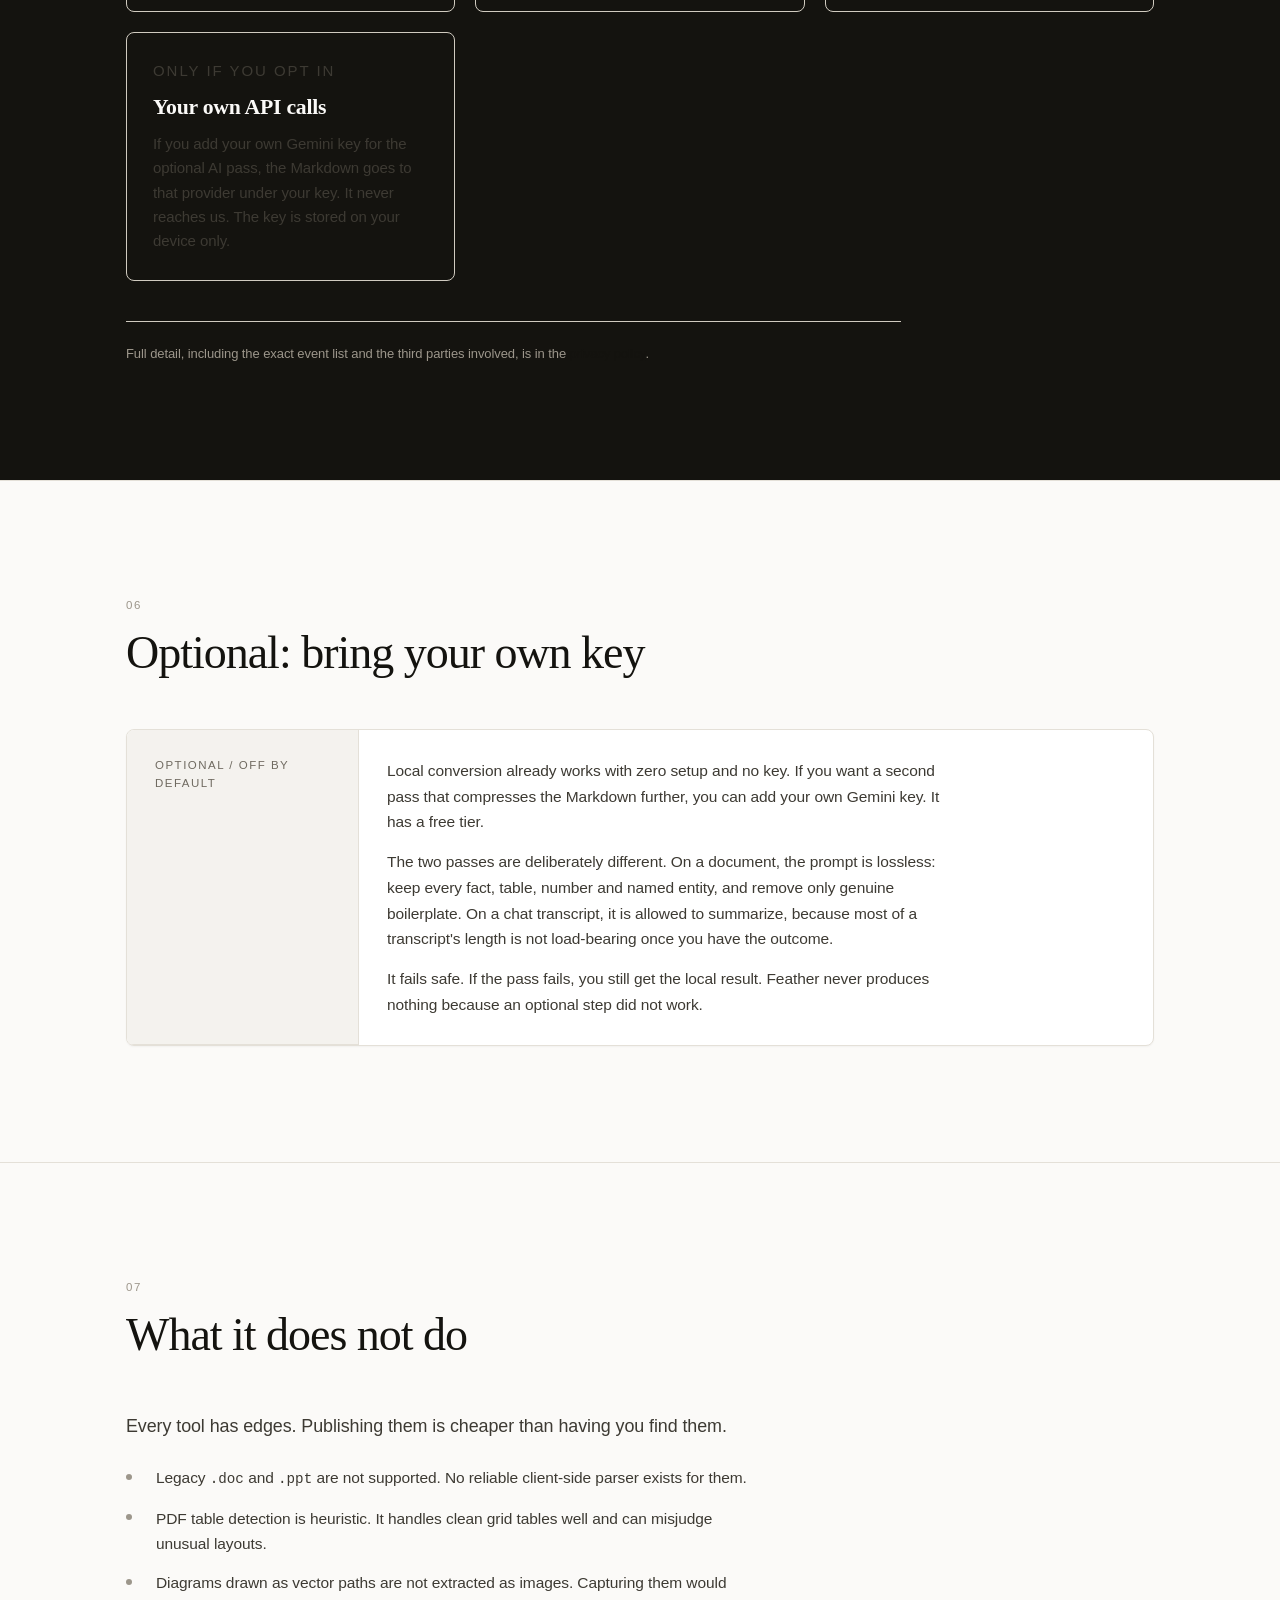
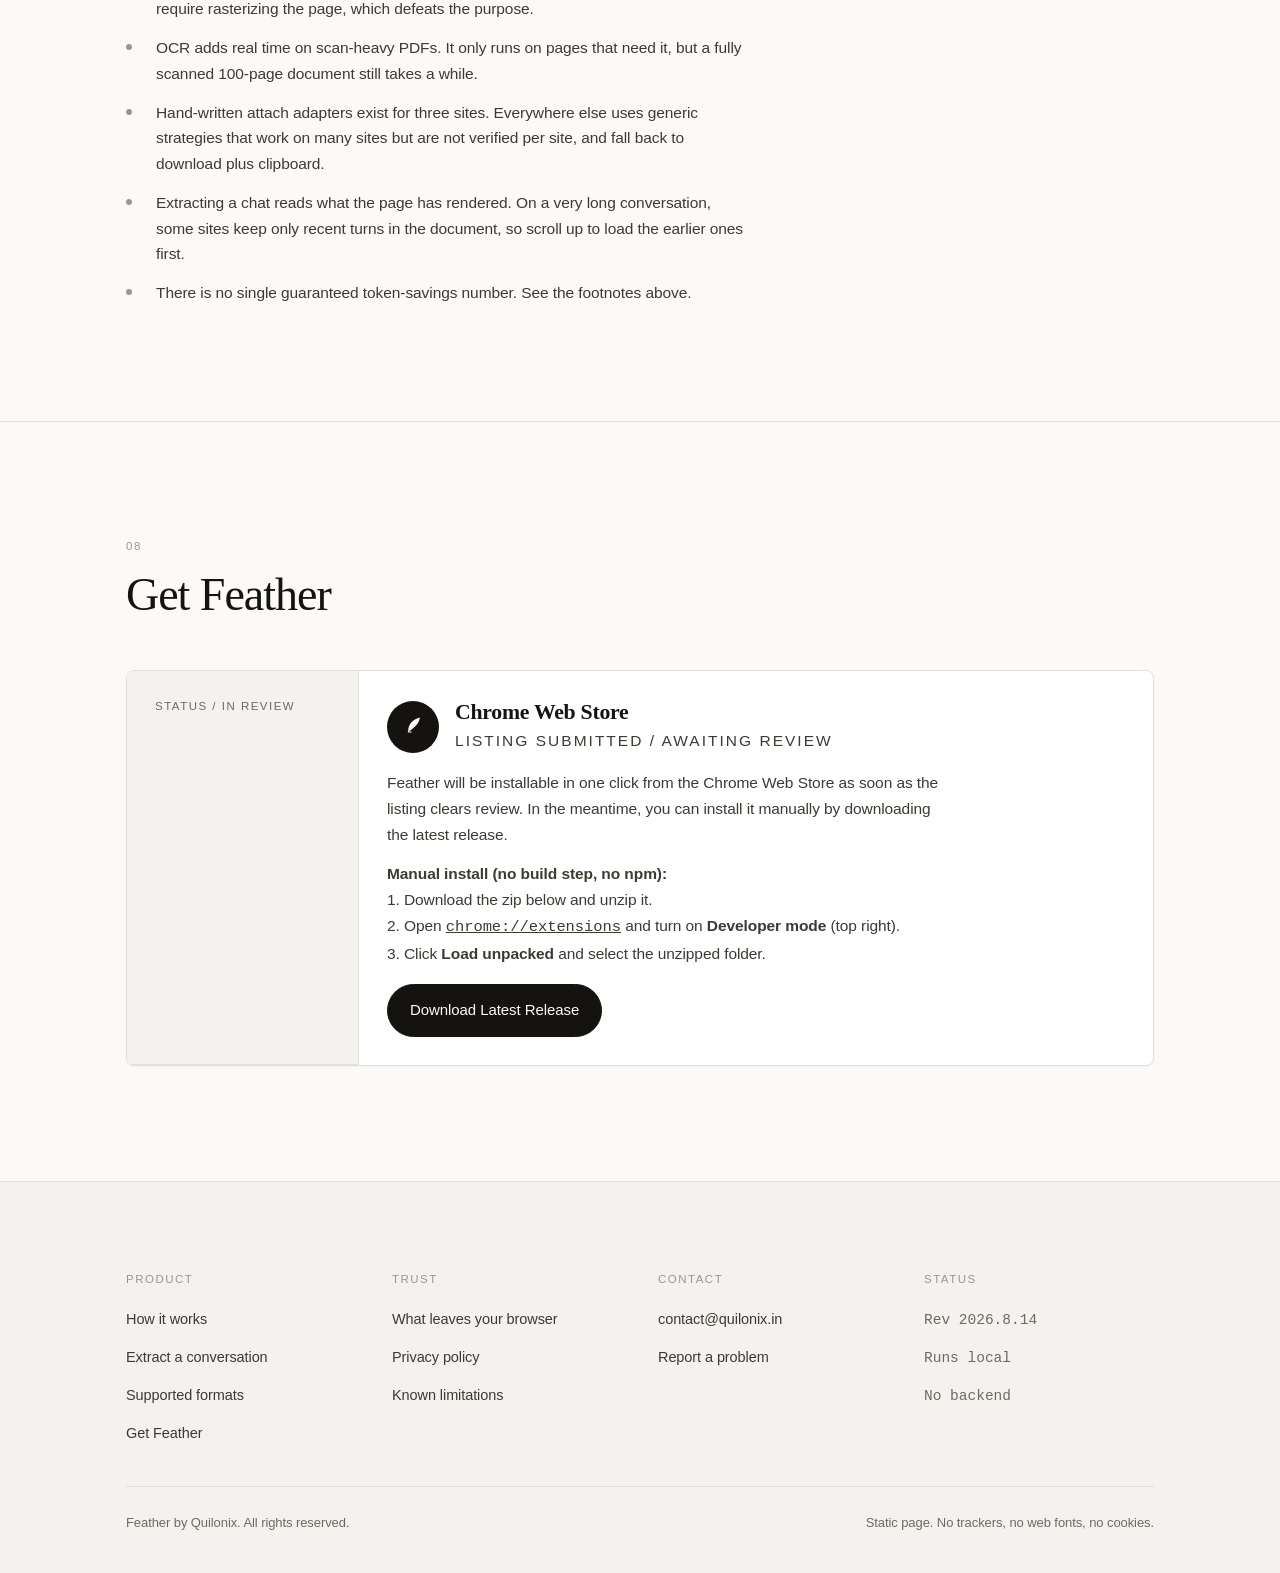
==== commit 636d52ba: "docs: update revision dates to 2026-08-14" ====
--- a/index.html
+++ b/index.html
@@ -114,7 +114,7 @@
     </a>
     <div class="masthead__meta" aria-hidden="true">
       <span>Doc to Markdown</span>
-      <span>Rev 2026.8.13</span>
+      <span>Rev 2026.8.14</span>
       <span>Runs local</span>
     </div>
     <nav class="masthead__nav" aria-label="Primary">
@@ -196,7 +196,7 @@
           <div class="spec__row"><dt>Batch limit</dt><dd>5 files</dd></div>
           <div class="spec__row"><dt>Max file size</dt><dd>40 MB</dd></div>
           <div class="spec__row"><dt>Price</dt><dd>Free</dd></div>
-          <div class="spec__row"><dt>Revision</dt><dd>2026.8.13</dd></div>
+          <div class="spec__row"><dt>Revision</dt><dd>2026.8.14</dd></div>
         </dl>
       </div>
     </div>
@@ -598,7 +598,7 @@
       <div class="footer__col">
         <h4>Status</h4>
         <ul>
-          <li><span class="mono">Rev 2026.8.13</span></li>
+          <li><span class="mono">Rev 2026.8.14</span></li>
           <li><span class="mono">Runs local</span></li>
           <li><span class="mono">No backend</span></li>
         </ul>
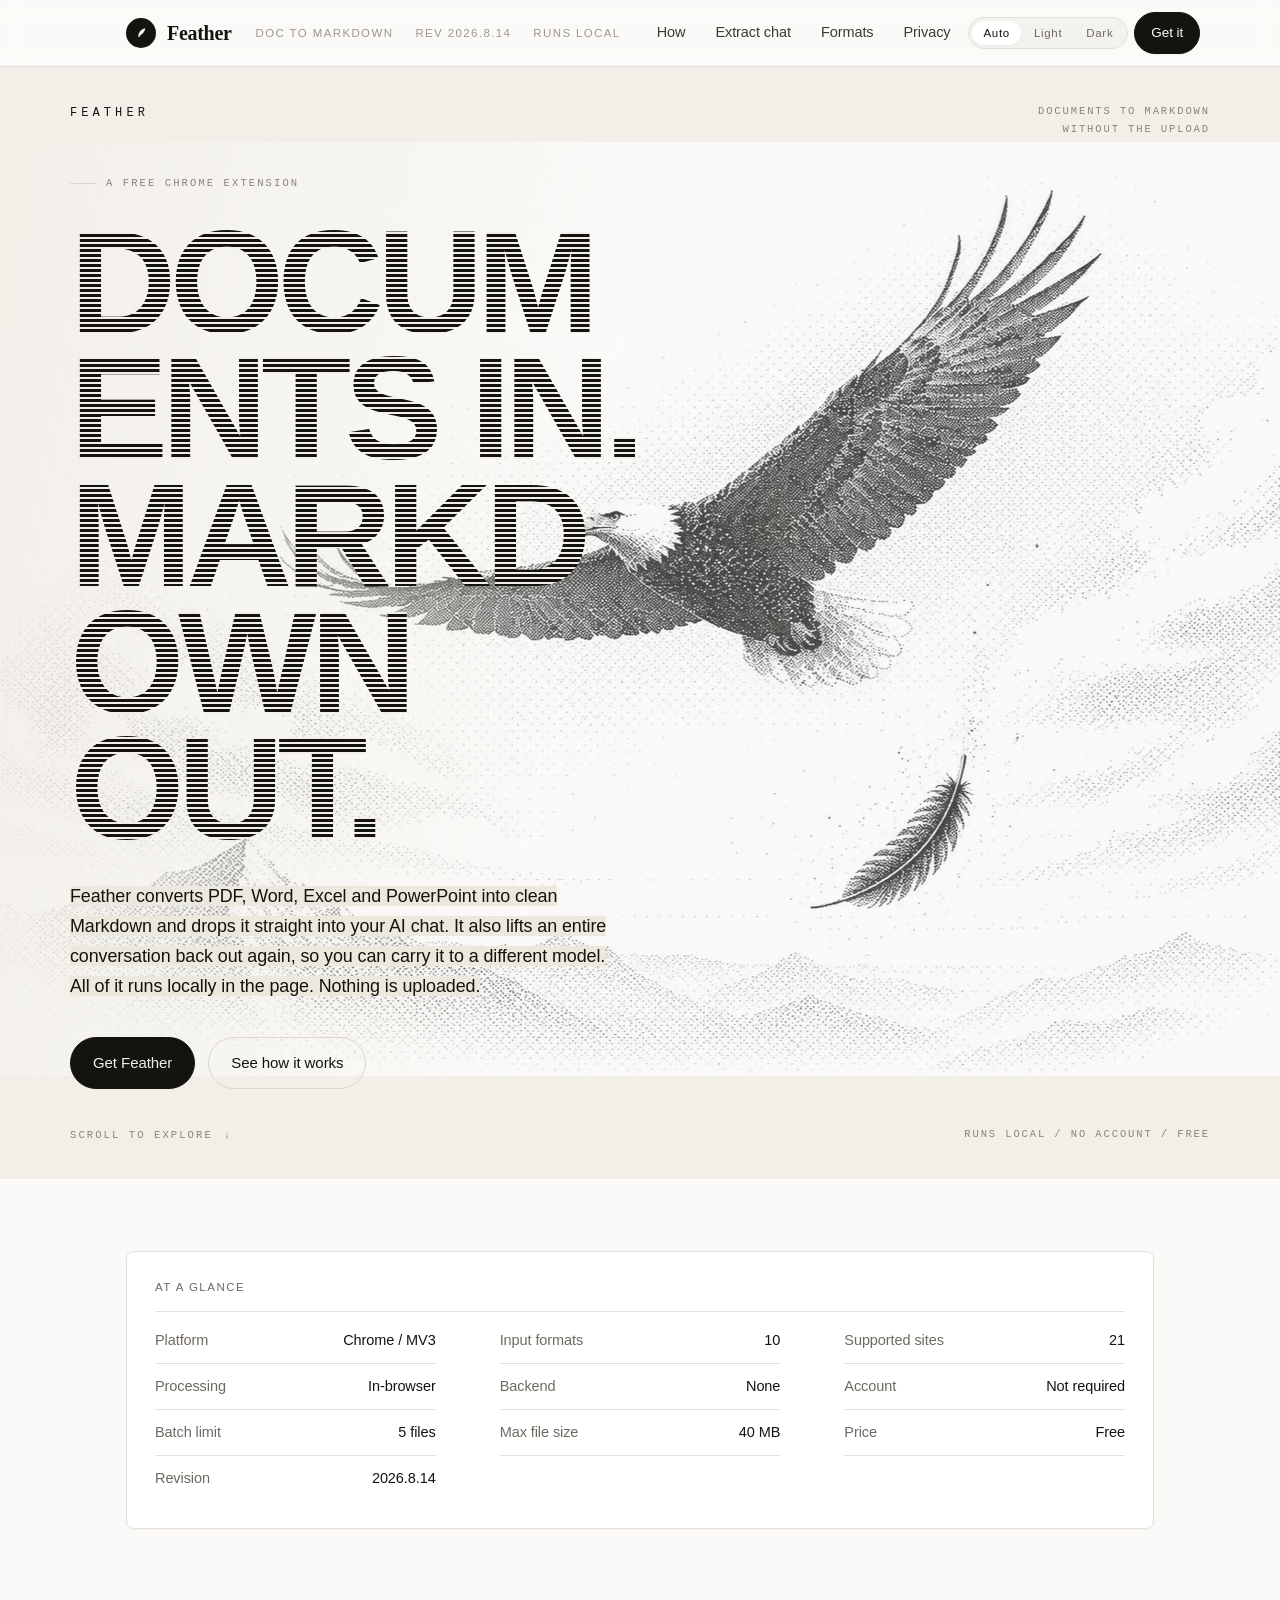
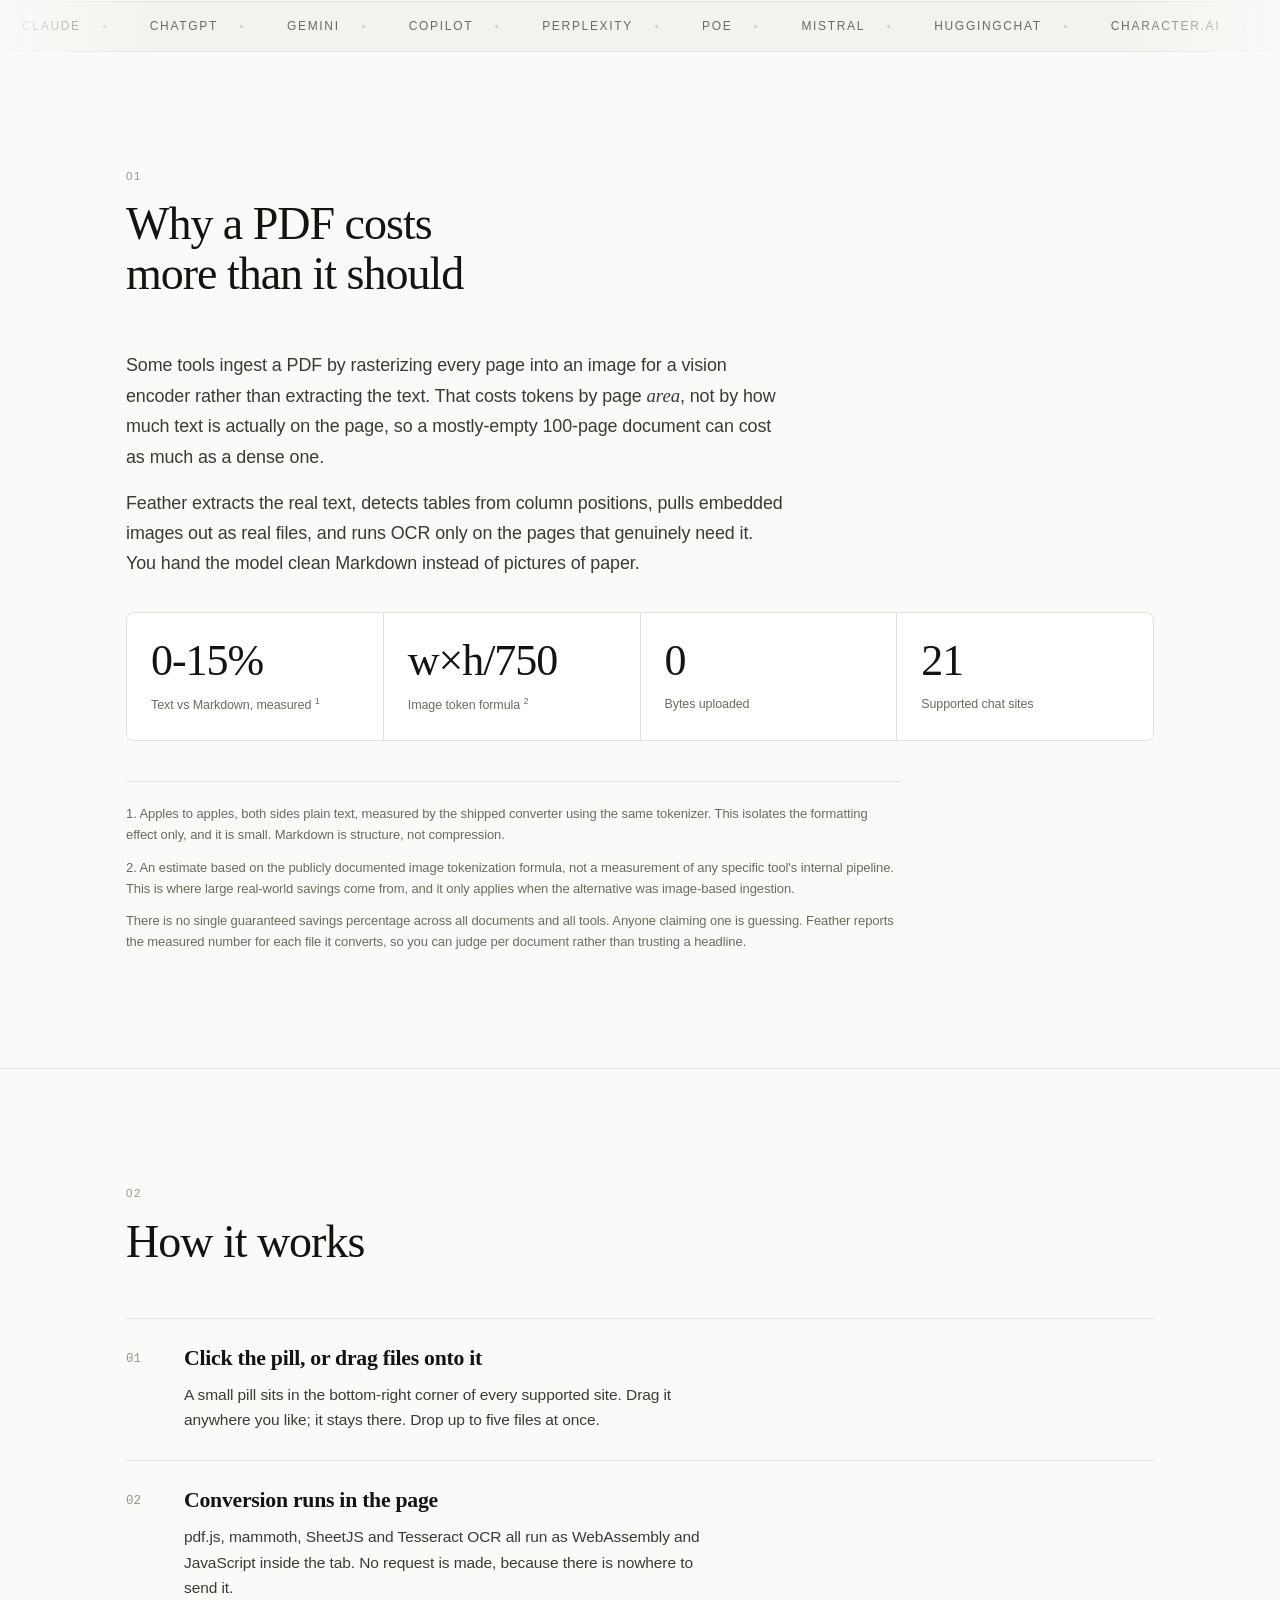
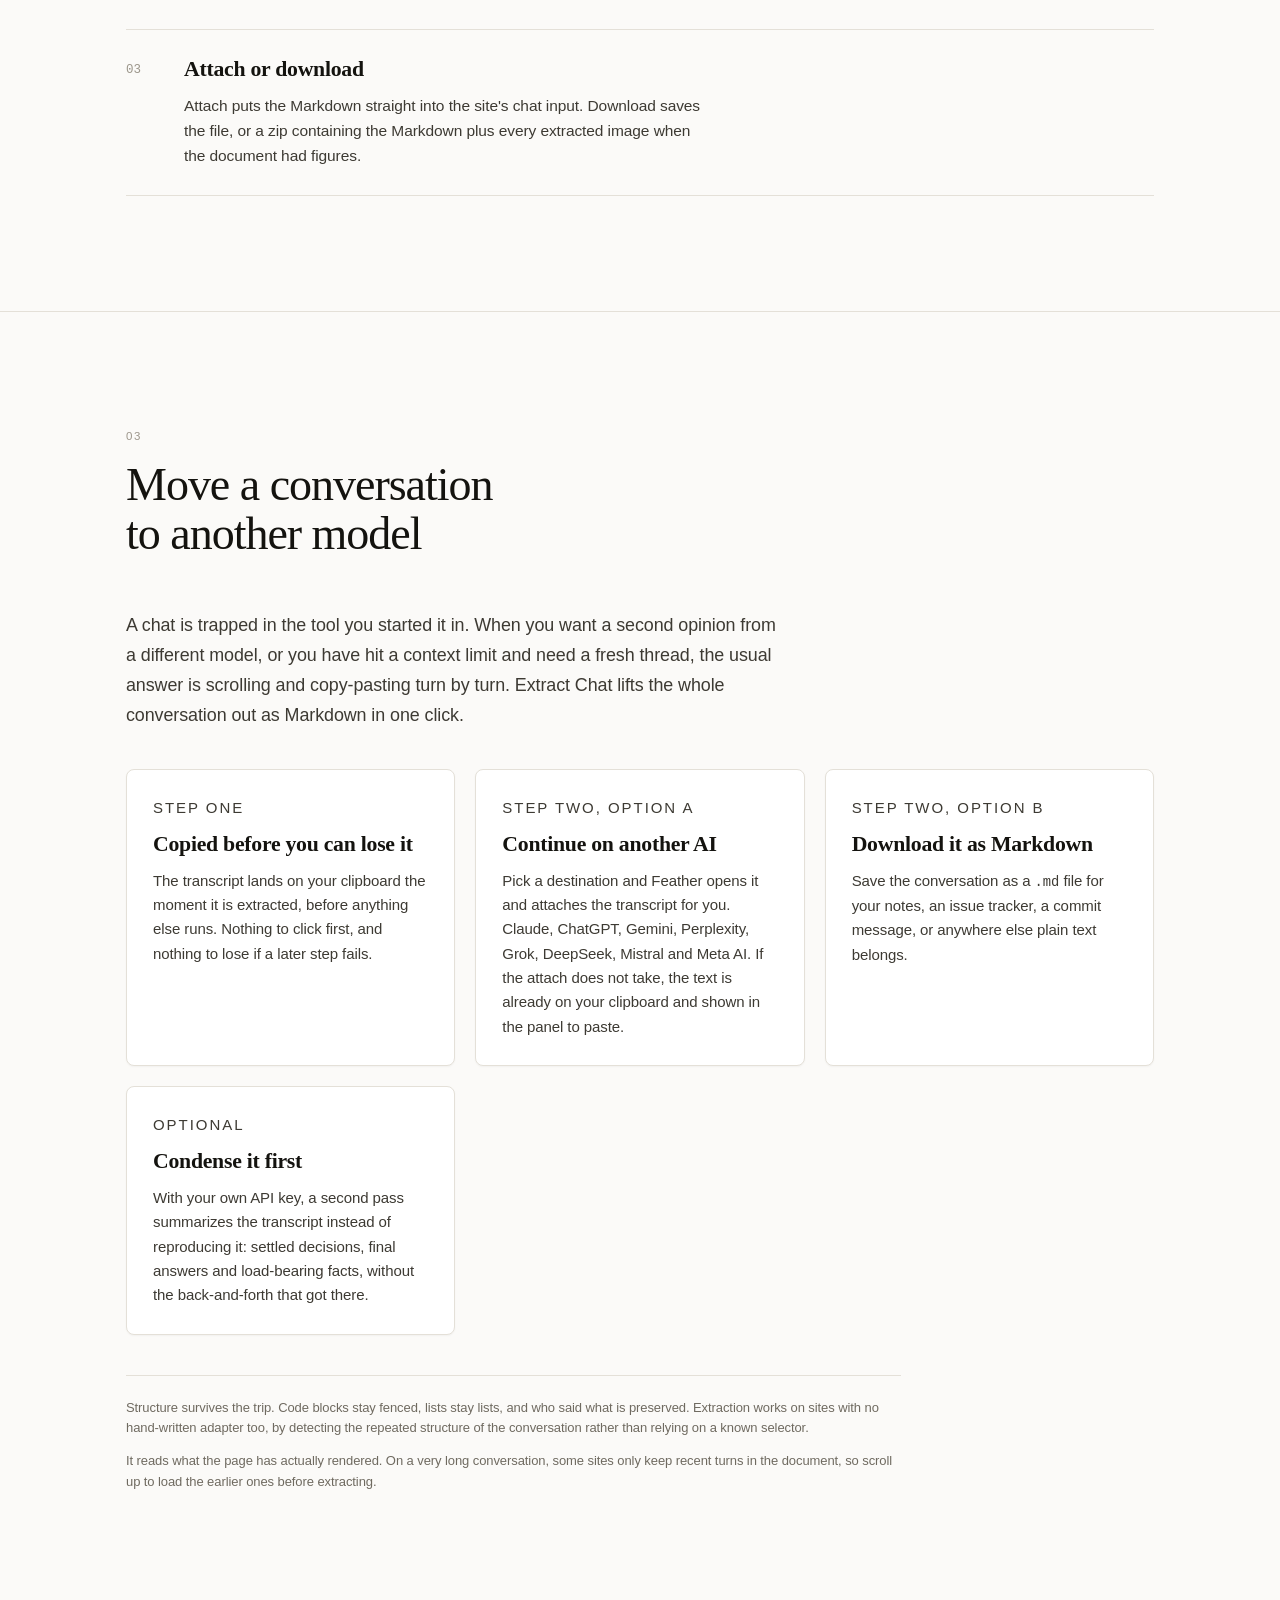
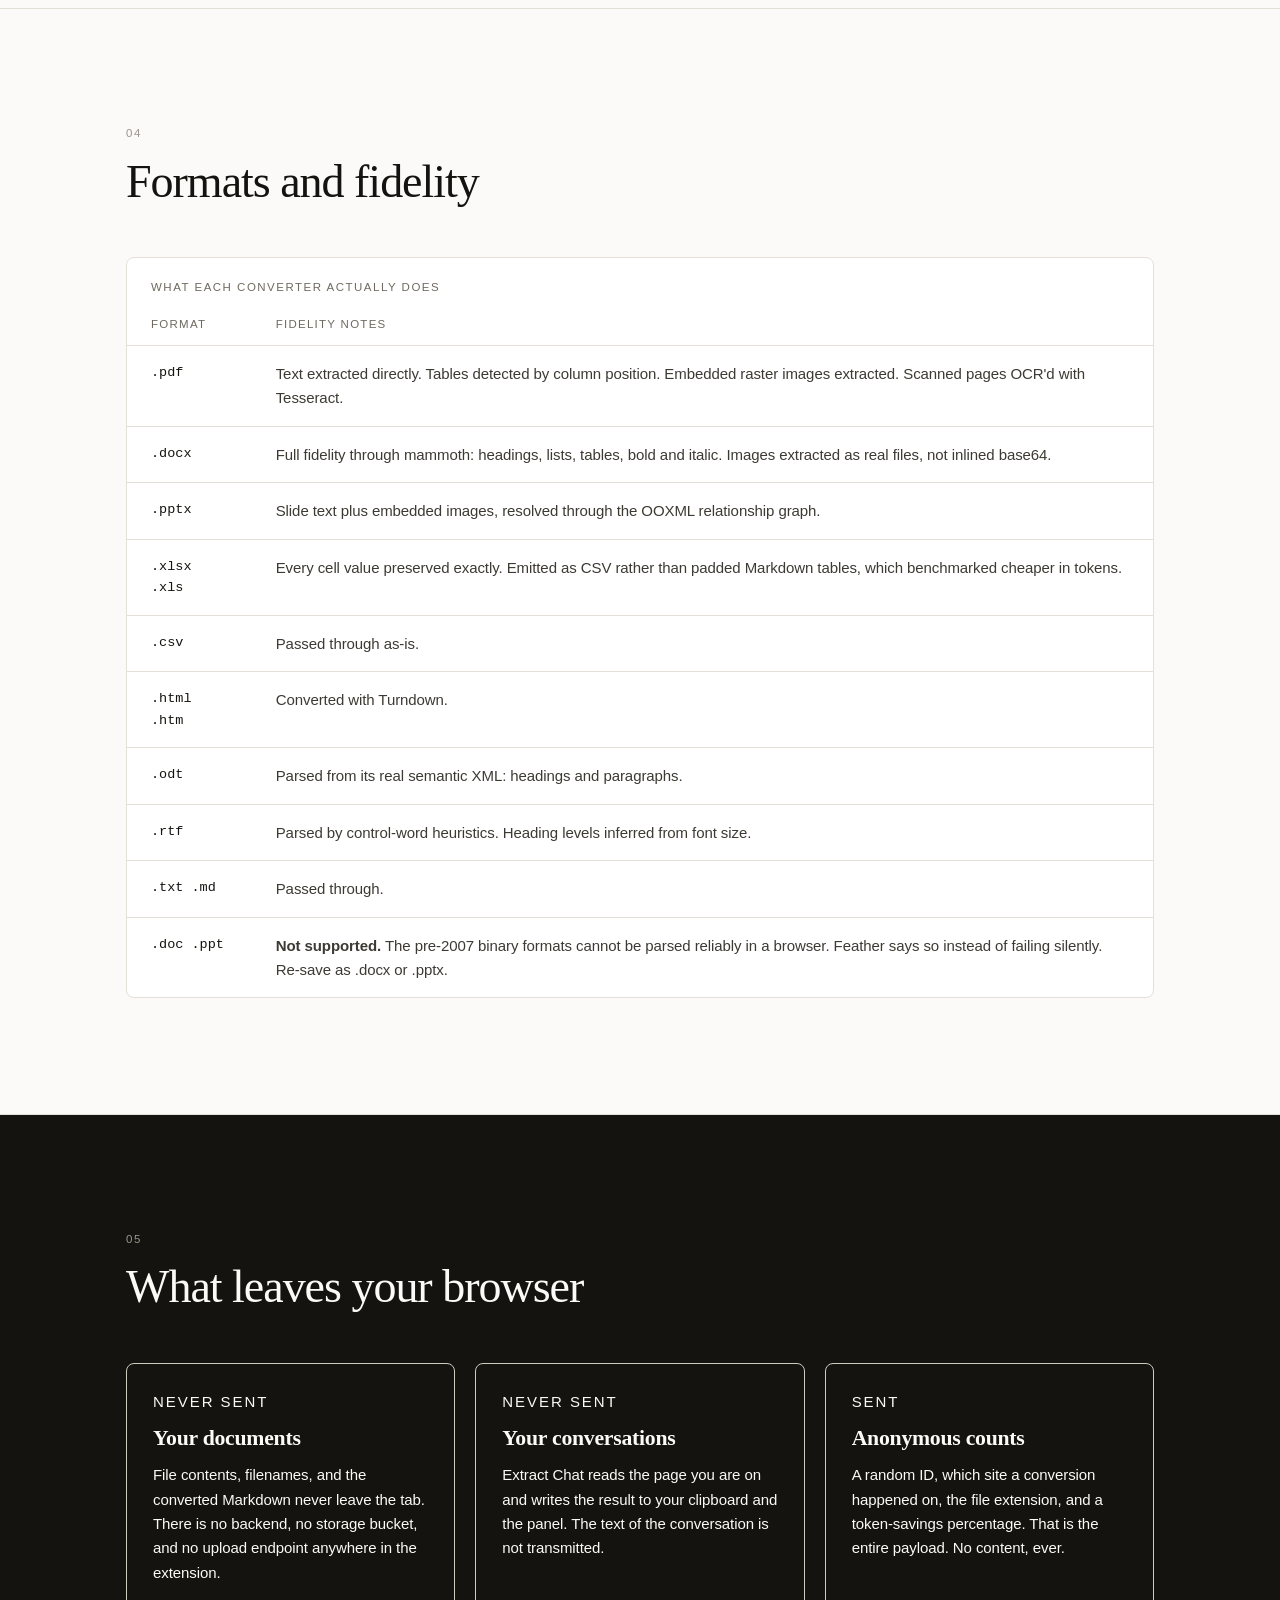
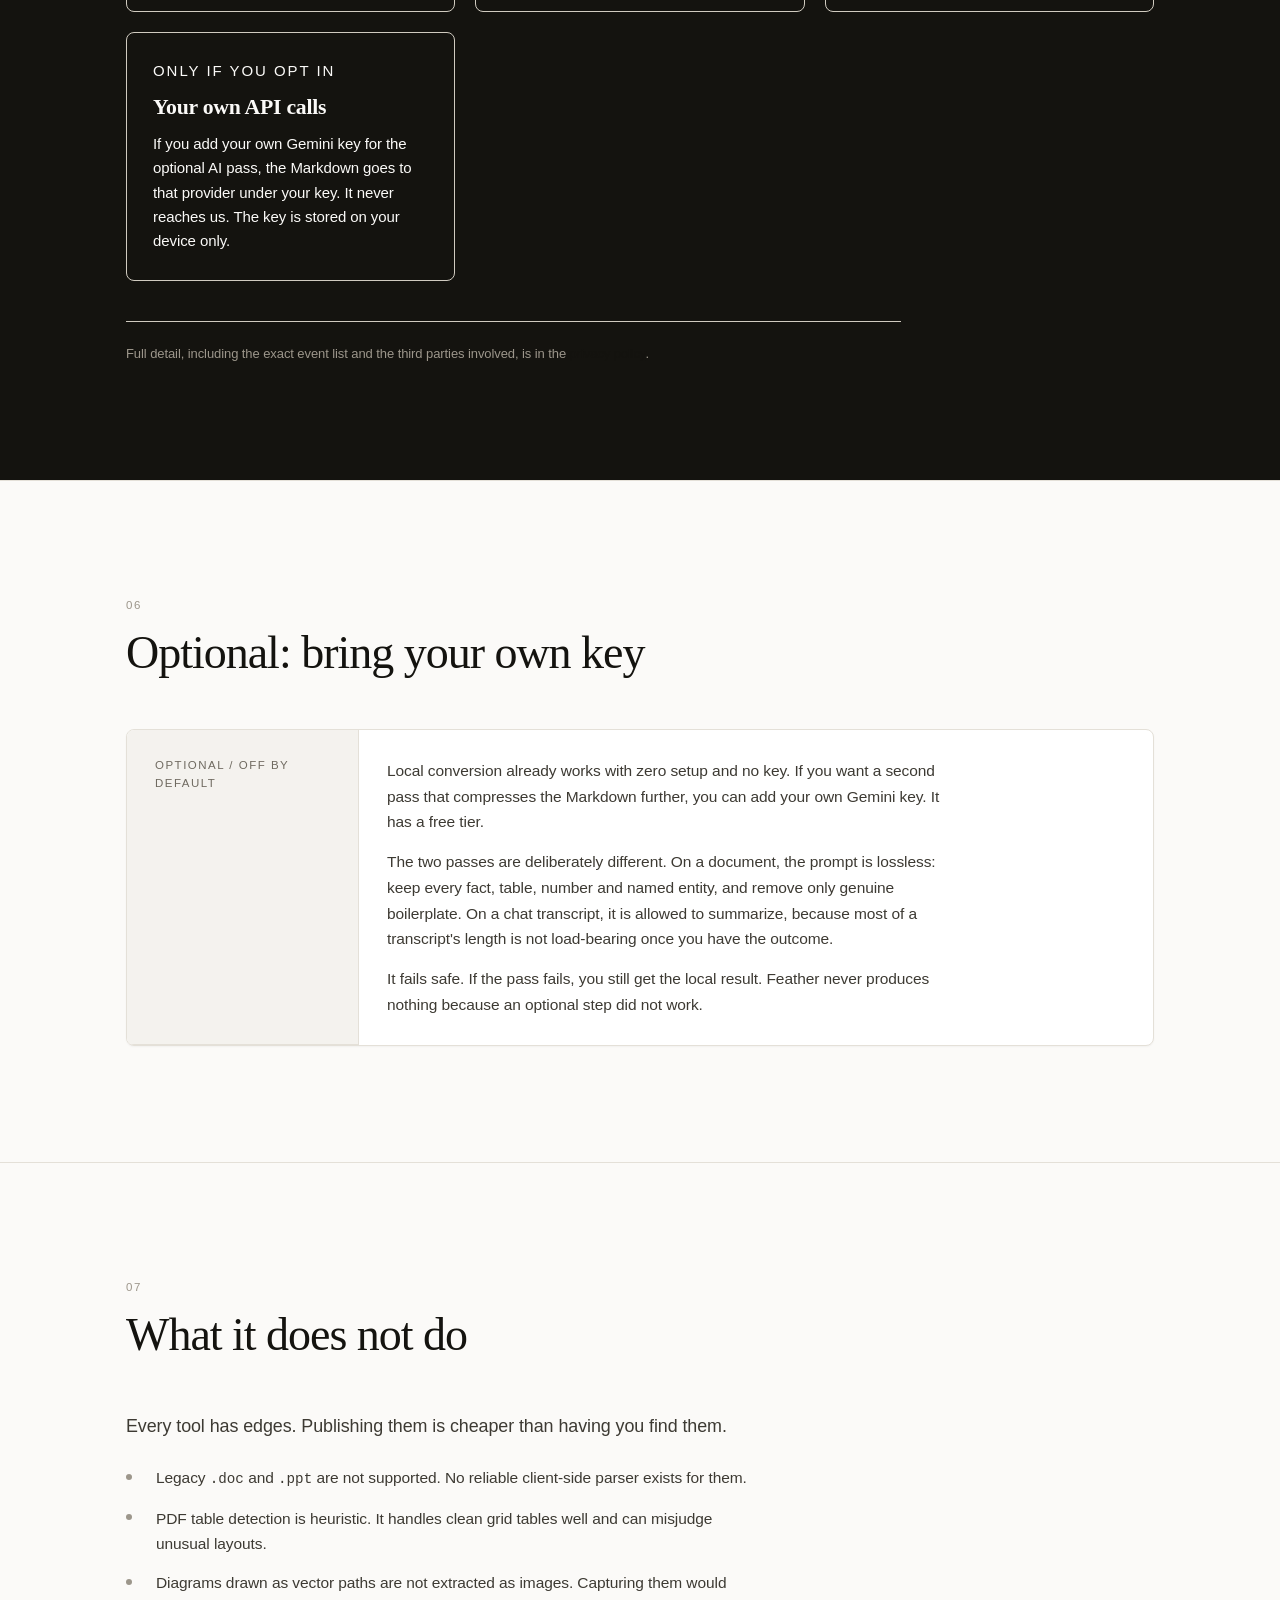
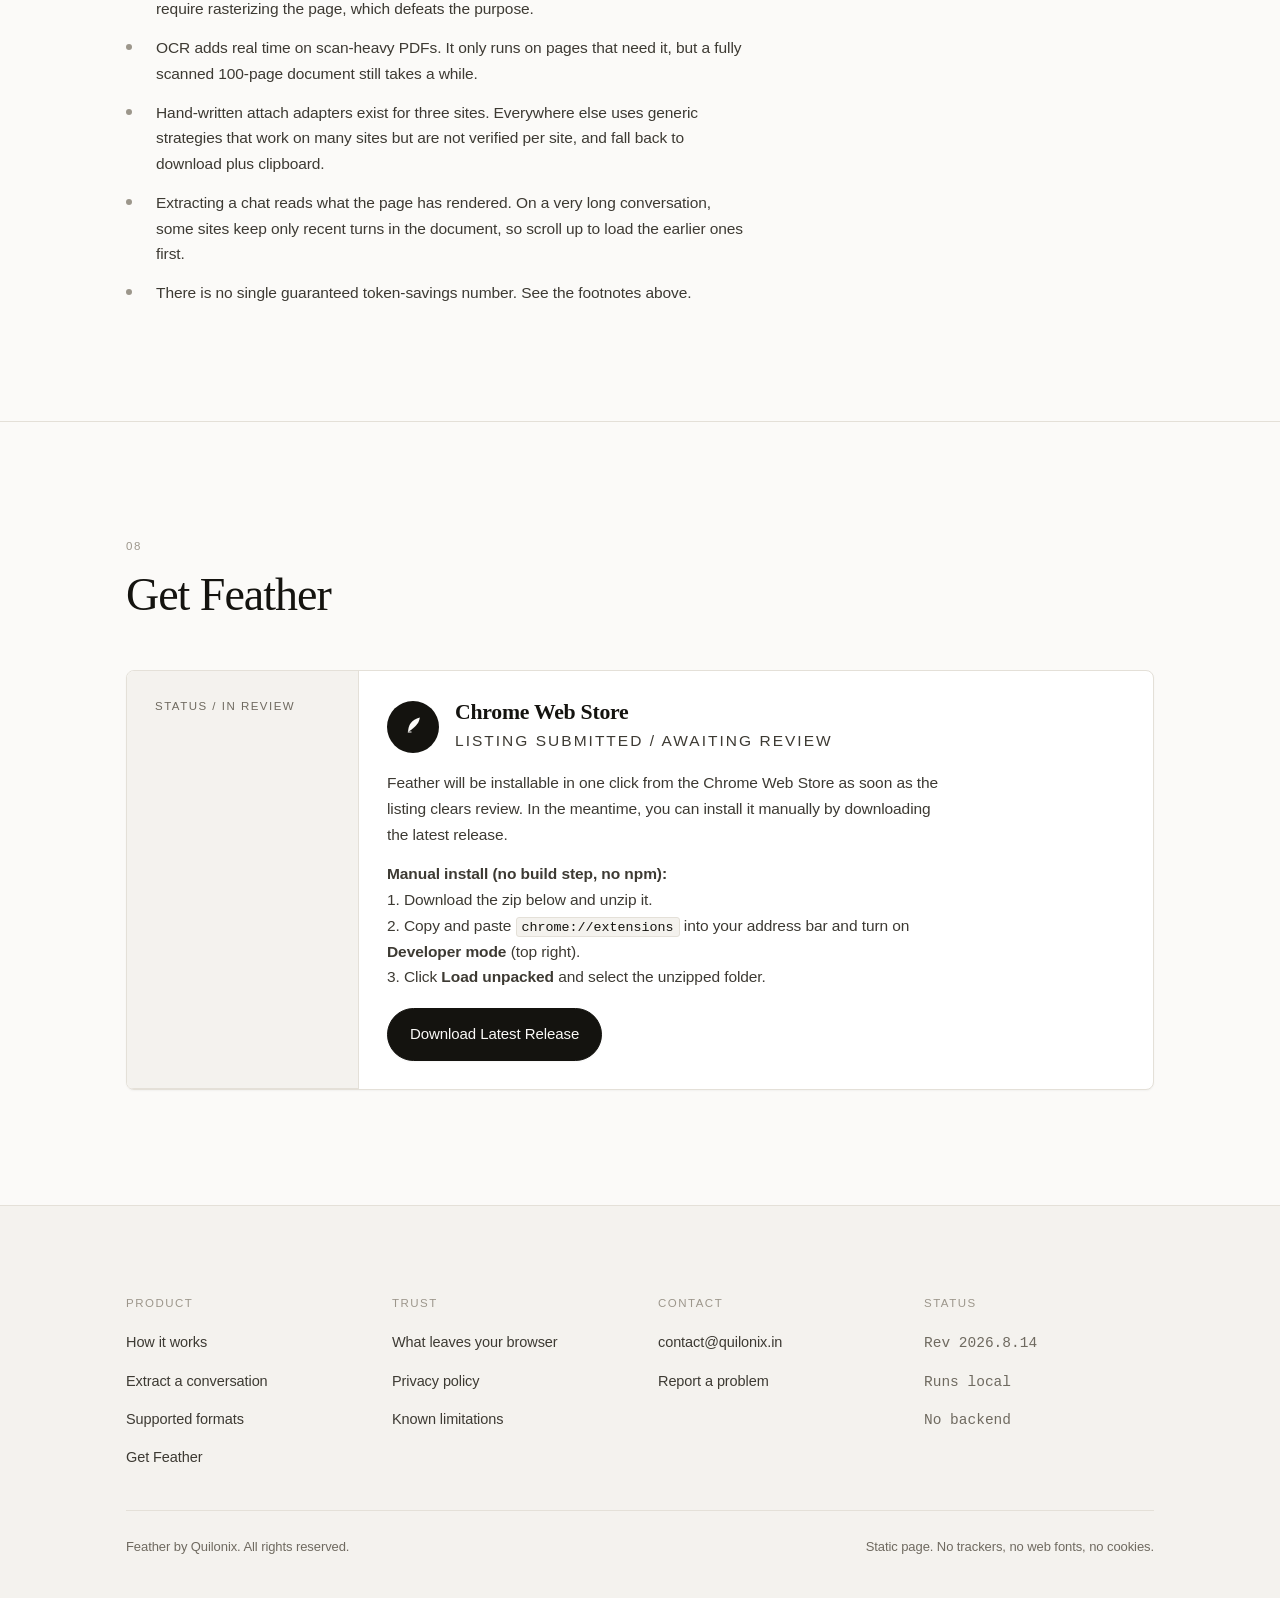
==== commit 018d583f: "feat: make chrome://extensions clickable to copy" ====
--- a/index.html
+++ b/index.html
@@ -555,7 +555,7 @@
           <p>
             <strong>Manual install (no build step, no npm):</strong><br>
             1. Download the zip below and unzip it.<br>
-            2. Open <a href="chrome://extensions" target="_blank"><code>chrome://extensions</code></a> and turn on <strong>Developer mode</strong> (top right).<br>
+            2. Copy and paste <button type="button" class="copy-code" data-copy="chrome://extensions" aria-label="Copy to clipboard">chrome://extensions</button> into your address bar and turn on <strong>Developer mode</strong> (top right).<br>
             3. Click <strong>Load unpacked</strong> and select the unzipped folder.
           </p>
           <p style="margin-top:18px">
--- a/styles.css
+++ b/styles.css
@@ -212,6 +212,25 @@
   font-size: 0.92em;
   font-variant-numeric: tabular-nums;
   letter-spacing: 0;
+}
+
+.copy-code {
+  font-family: var(--mono);
+  font-size: 0.86em;
+  background: var(--paper-sunken);
+  border: 1px solid var(--rule);
+  border-radius: 3px;
+  padding: 1.5px 5px;
+  color: var(--ink);
+  cursor: pointer;
+  appearance: none;
+  transition: background-color 0.15s ease;
+}
+.copy-code:hover {
+  background: var(--rule);
+}
+.copy-code:active {
+  background: var(--paper-sunken);
 }
 
 /* Letterspaced small caps for metadata. The workhorse of editorial hierarchy:
@@ -779,12 +798,12 @@
   border-color: var(--rule-strong);
   box-shadow: none;
 }
-.section--invert .card p { color: var(--ink-2); }
+.section--invert .card p { color: var(--paper); }
 .section--invert h2,
 .section--invert h3 { color: var(--paper); }
 .section--invert .footnotes { border-color: var(--rule-strong); }
 .section--invert th { color: var(--paper); border-color: var(--rule-strong); }
-.section--invert td { border-color: var(--rule-strong); color: var(--ink-2); }
+.section--invert td { border-color: var(--rule-strong); color: var(--paper); }
 
 /* In dark mode an inverted block would be light-on-light against the page, so
    it borrows the raised surface instead of the ink one. */
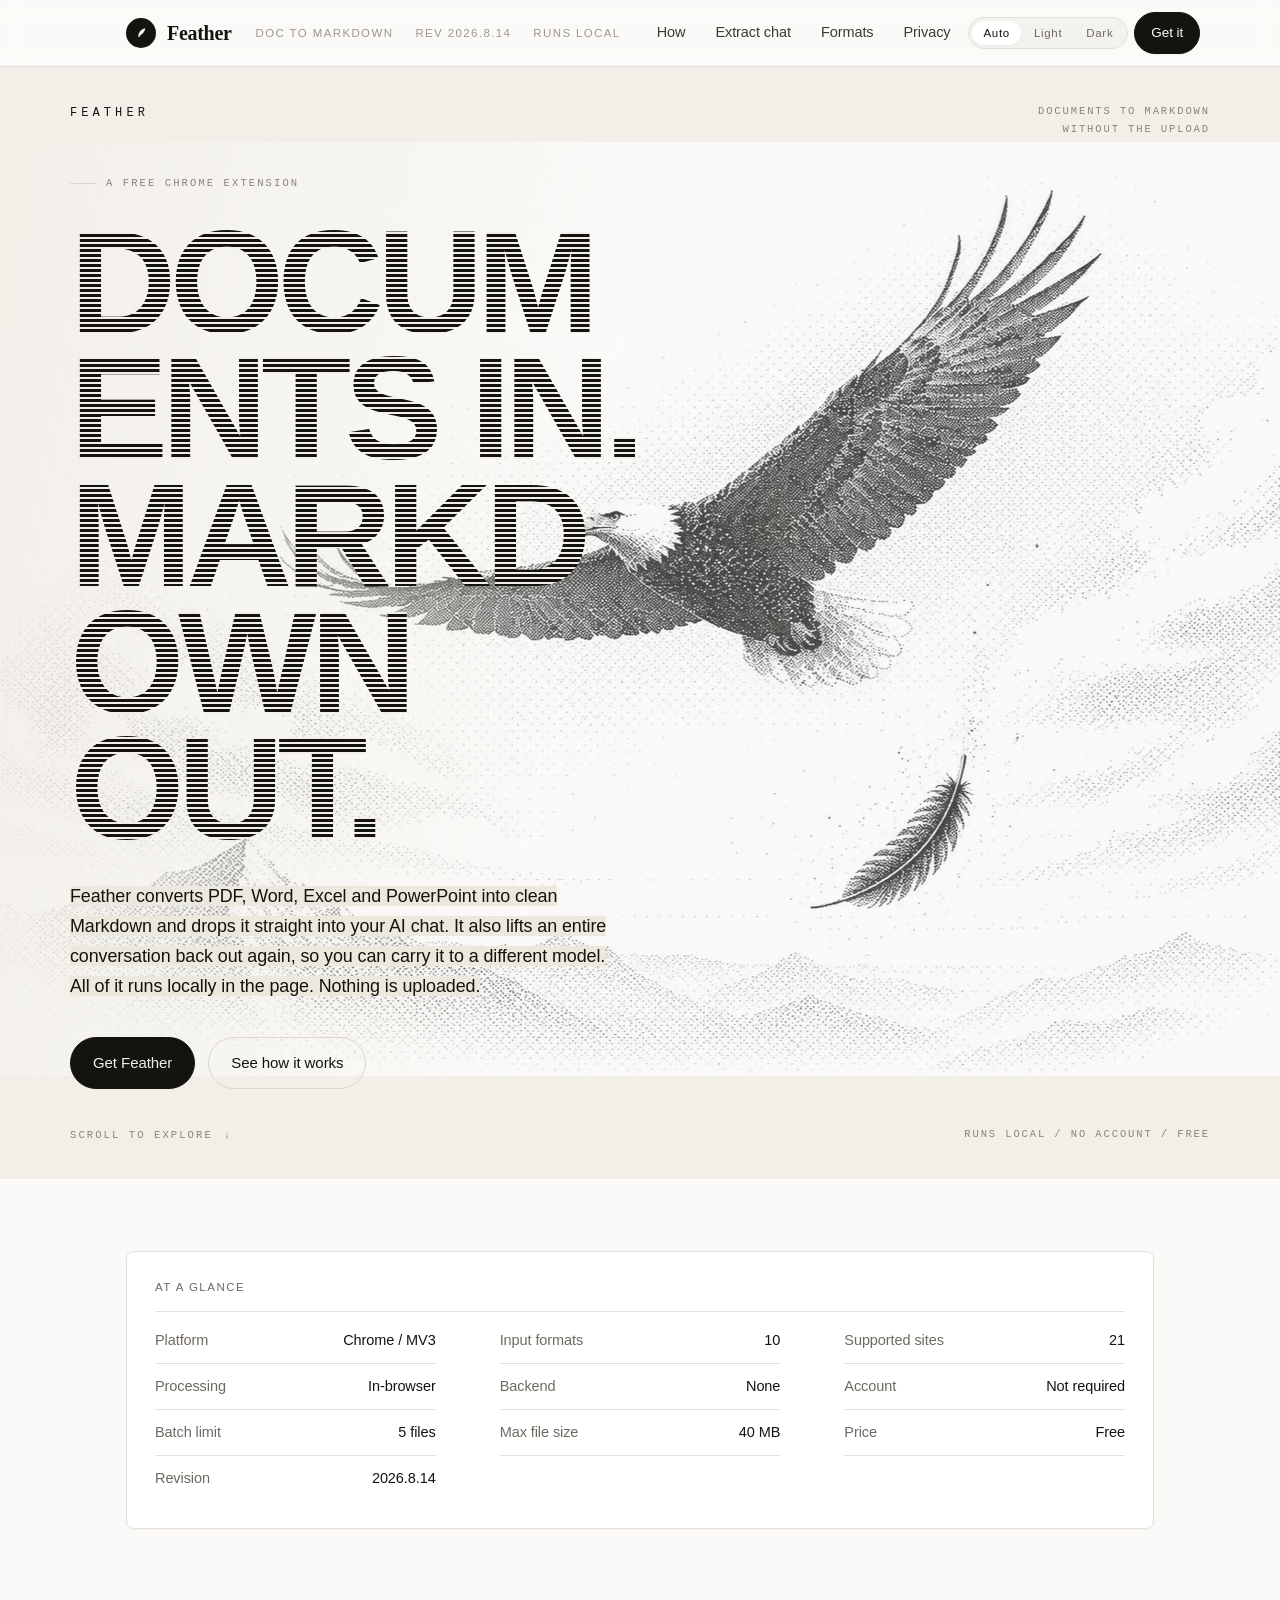
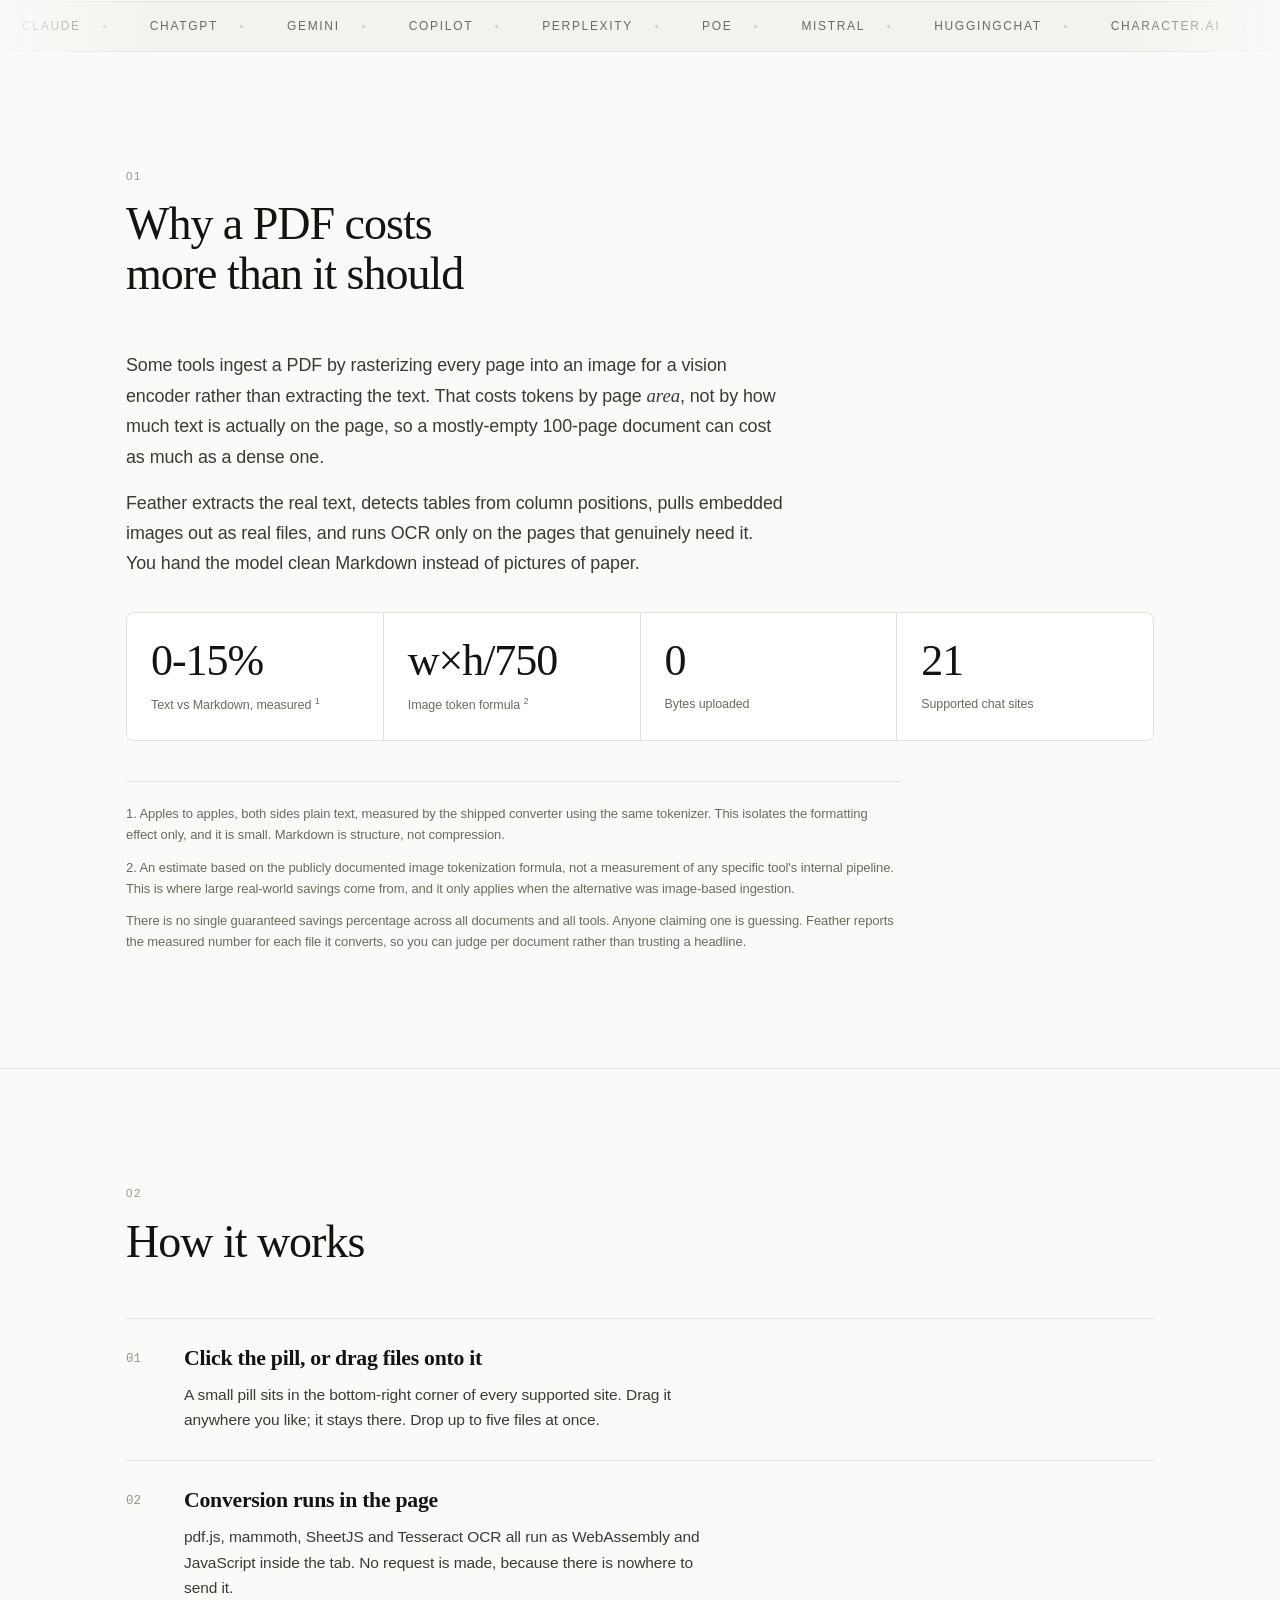
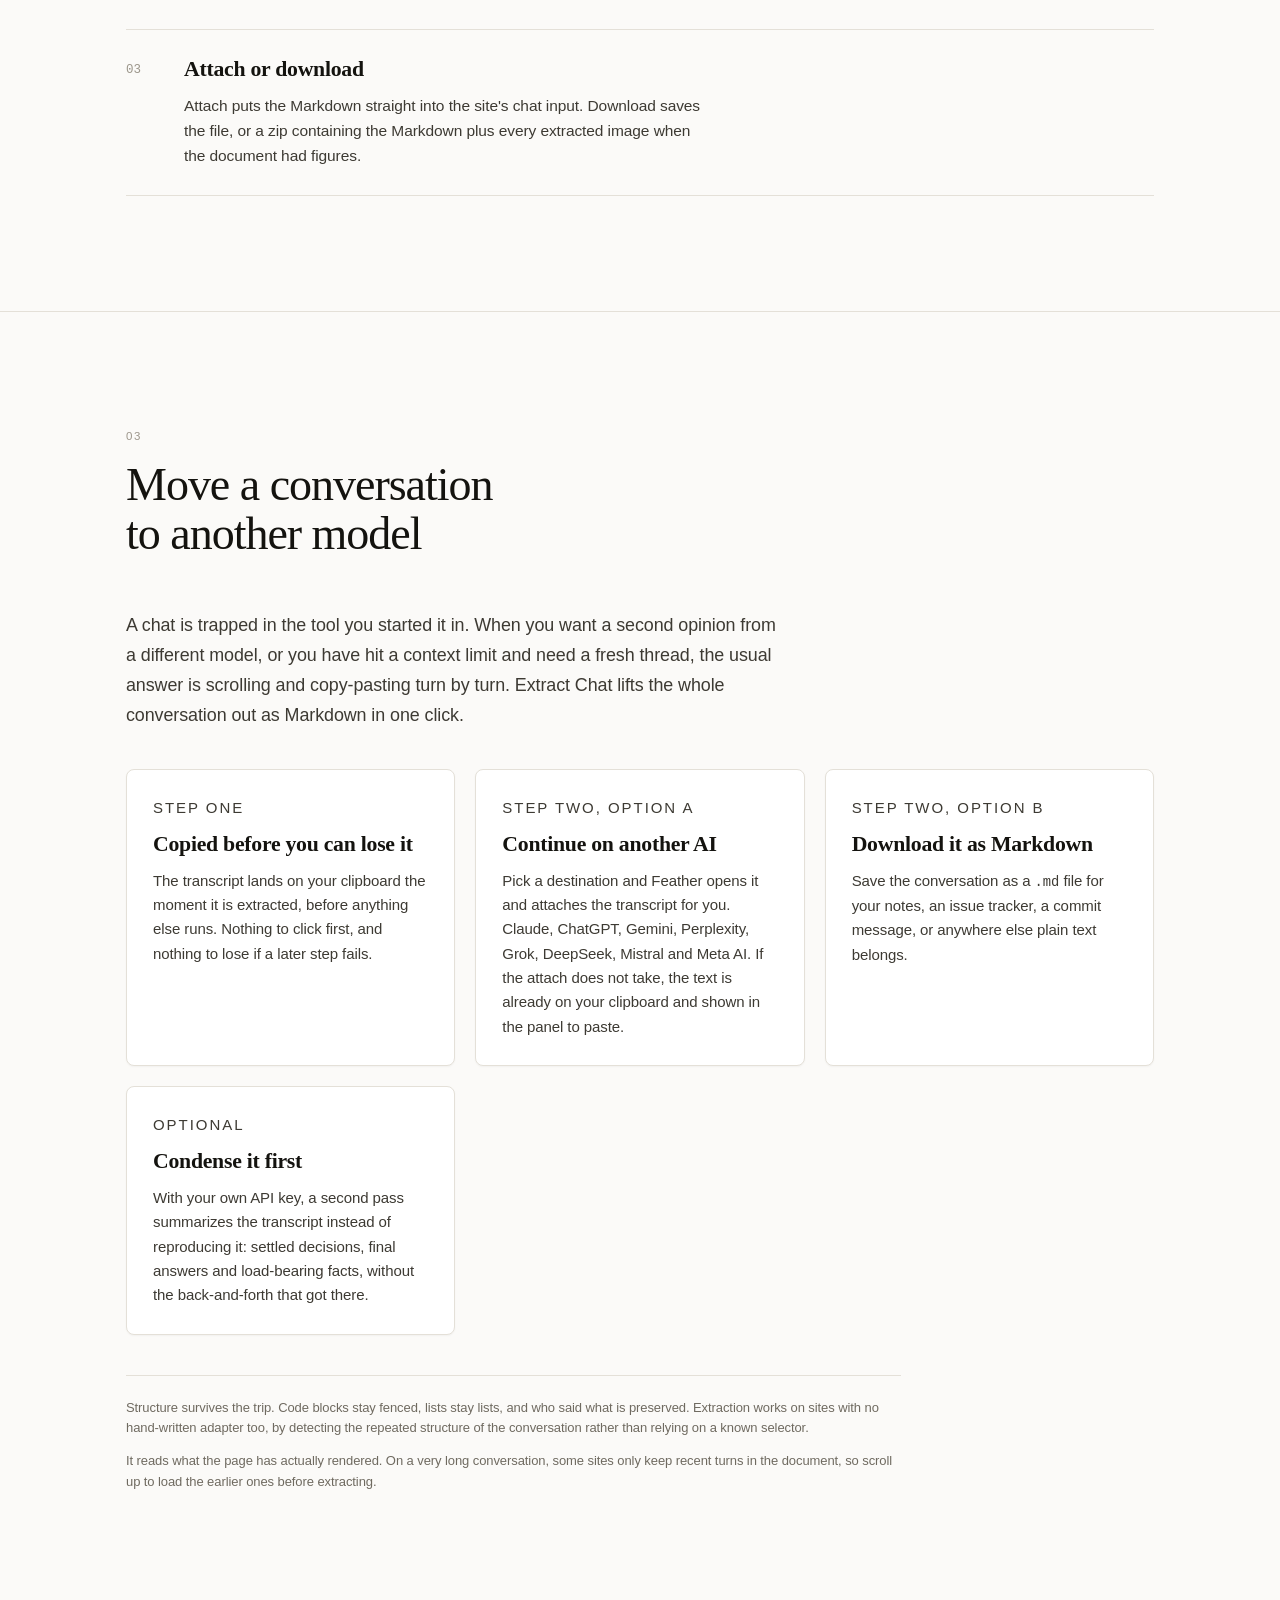
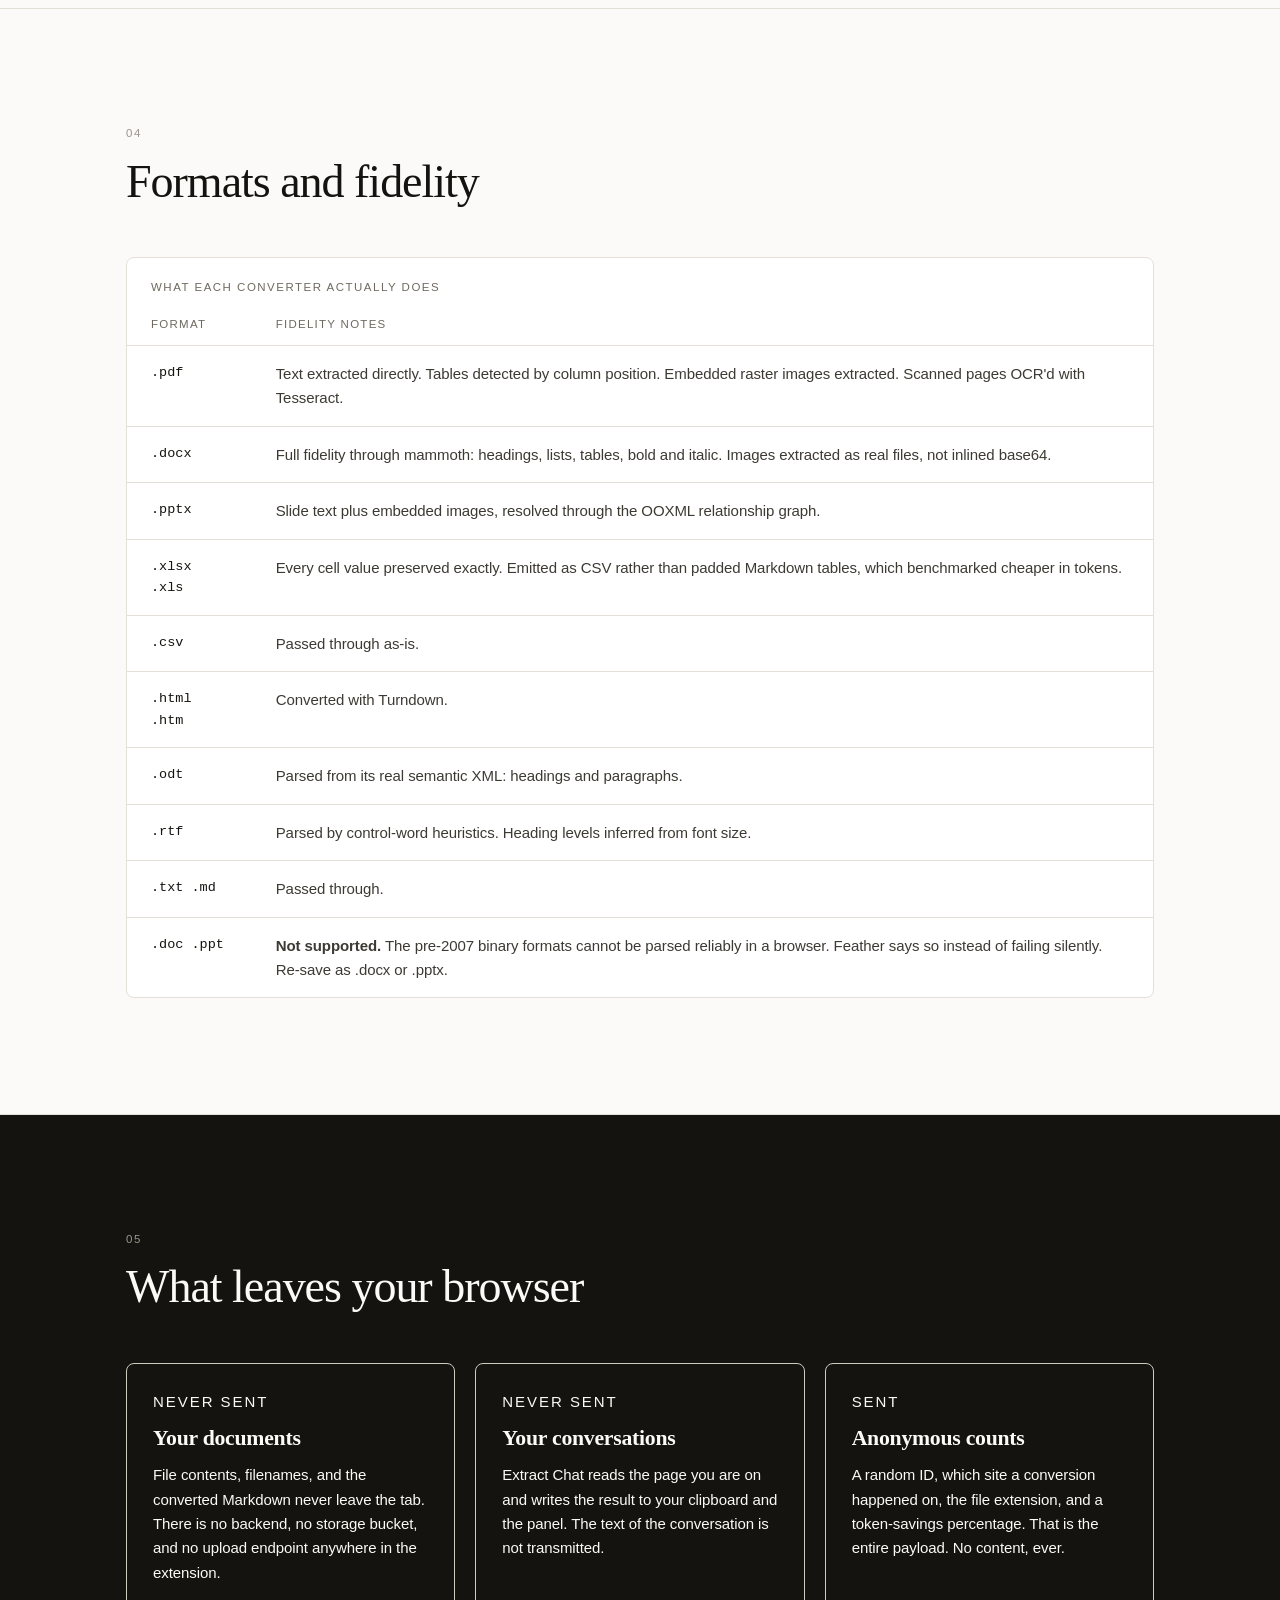
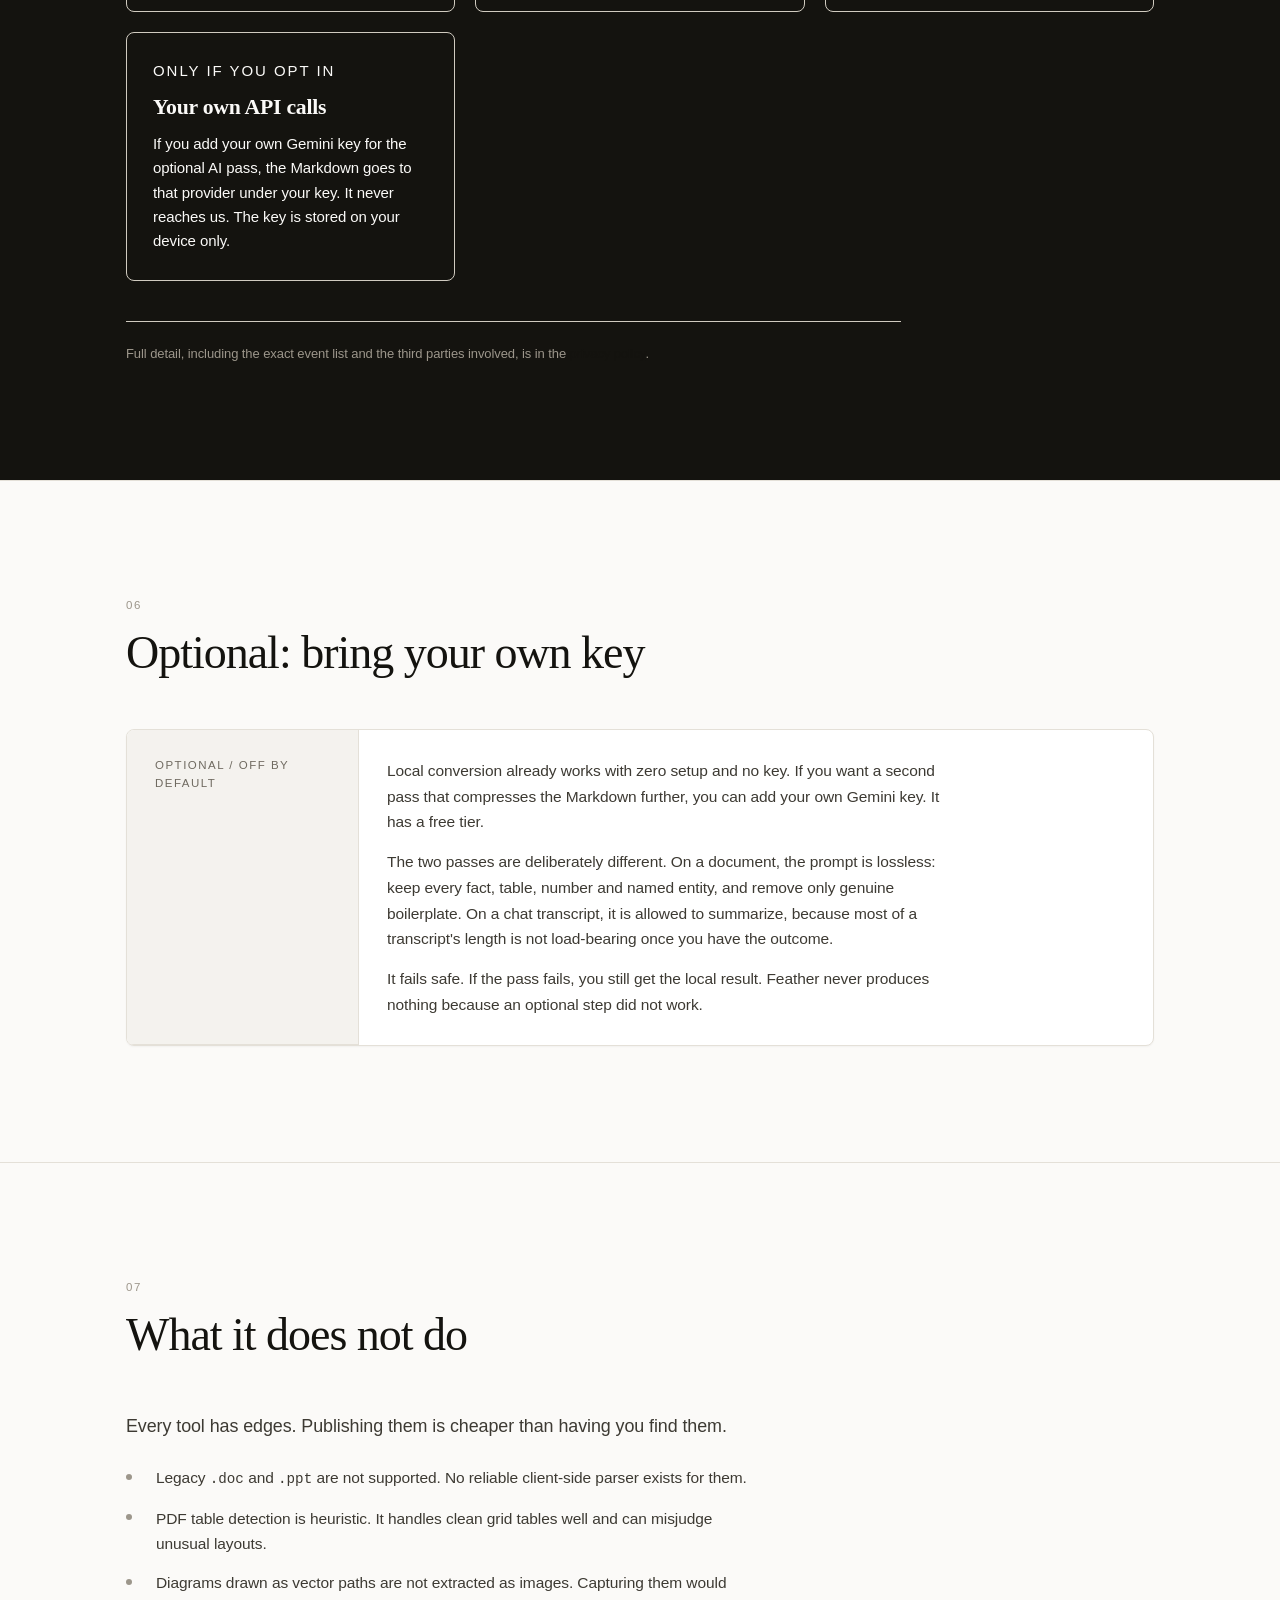
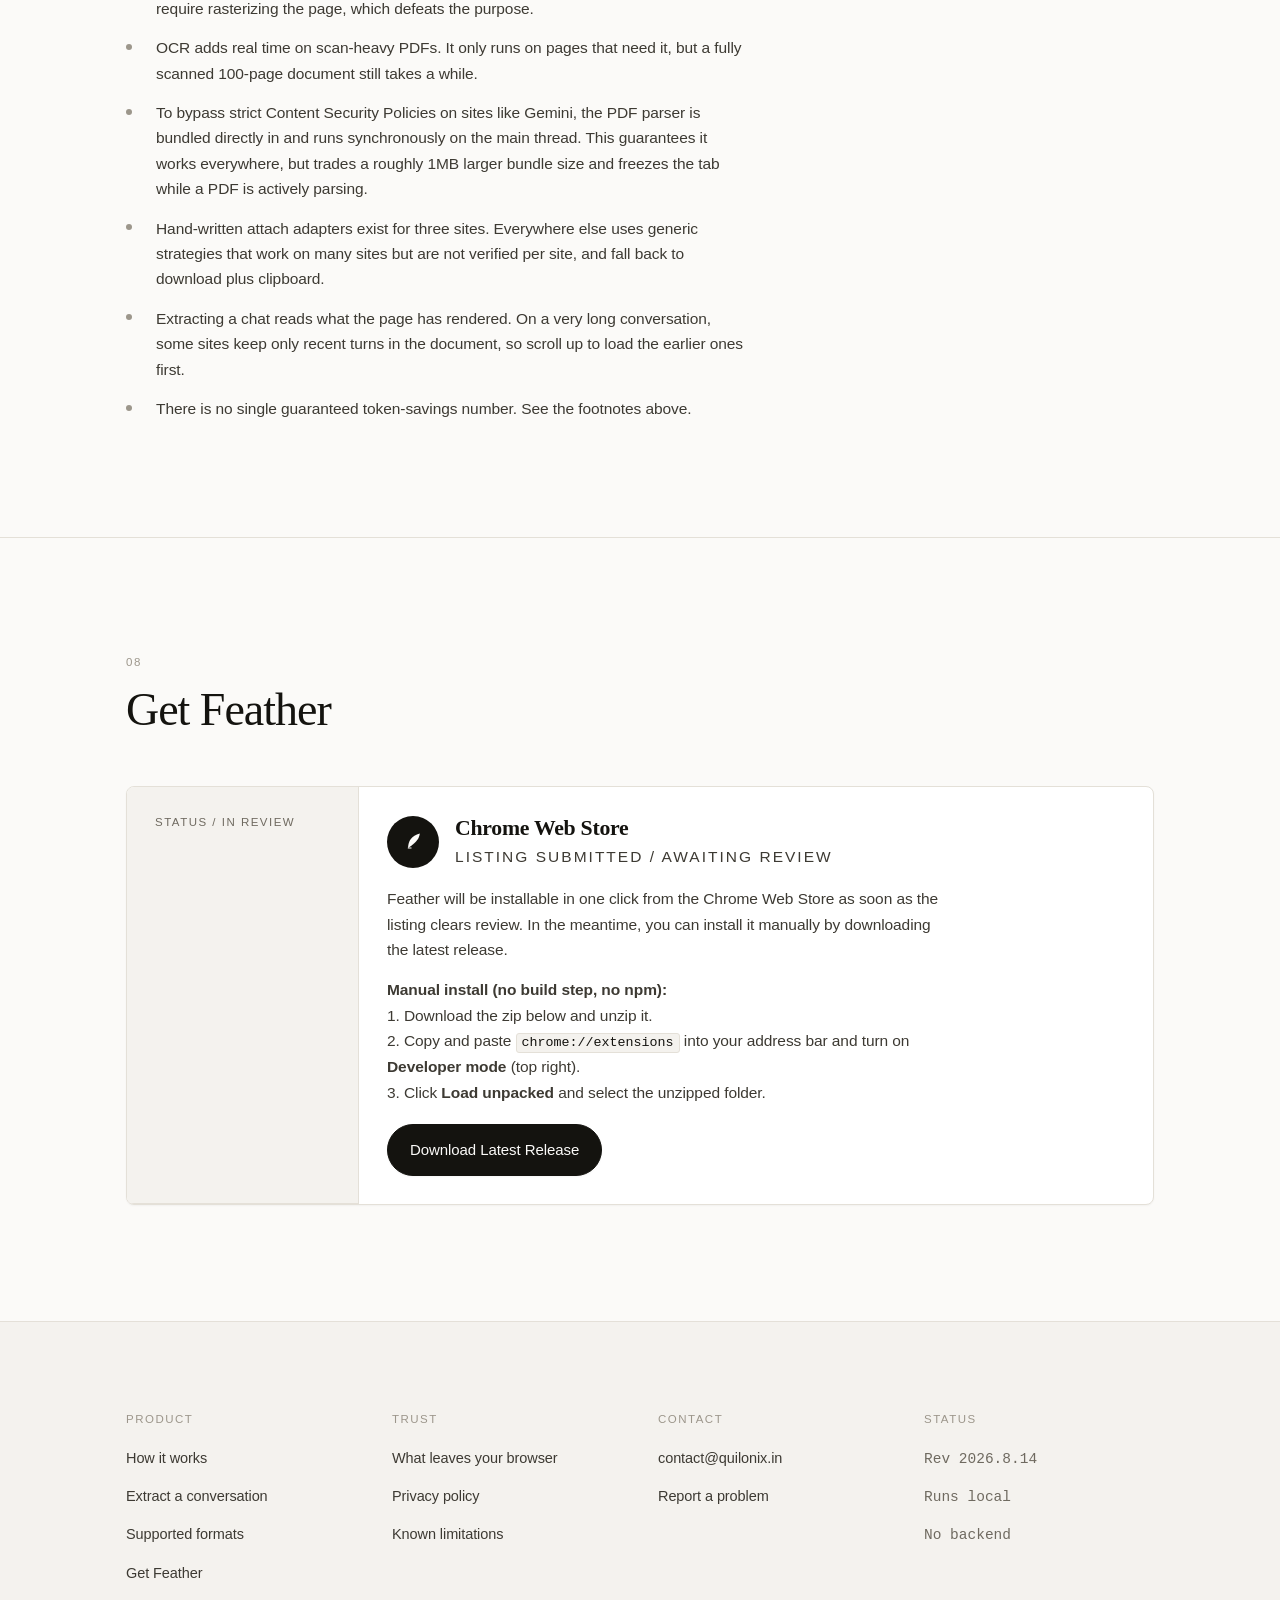
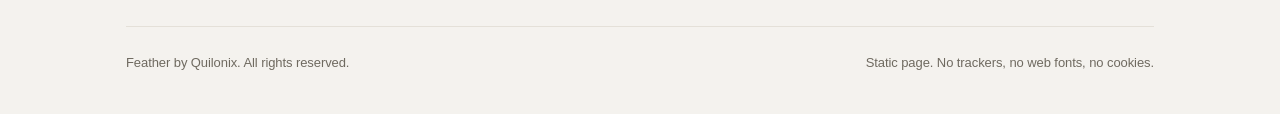
==== commit 18b30de9: "docs: add main thread limitation to known limits" ====
--- a/index.html
+++ b/index.html
@@ -521,6 +521,7 @@
         <li>PDF table detection is heuristic. It handles clean grid tables well and can misjudge unusual layouts.</li>
         <li>Diagrams drawn as vector paths are not extracted as images. Capturing them would require rasterizing the page, which defeats the purpose.</li>
         <li>OCR adds real time on scan-heavy PDFs. It only runs on pages that need it, but a fully scanned 100-page document still takes a while.</li>
+        <li>To bypass strict Content Security Policies on sites like Gemini, the PDF parser is bundled directly in and runs synchronously on the main thread. This guarantees it works everywhere, but trades a roughly 1MB larger bundle size and freezes the tab while a PDF is actively parsing.</li>
         <li>Hand-written attach adapters exist for three sites. Everywhere else uses generic strategies that work on many sites but are not verified per site, and fall back to download plus clipboard.</li>
         <li>Extracting a chat reads what the page has rendered. On a very long conversation, some sites keep only recent turns in the document, so scroll up to load the earlier ones first.</li>
         <li>There is no single guaranteed token-savings number. See the footnotes above.</li>
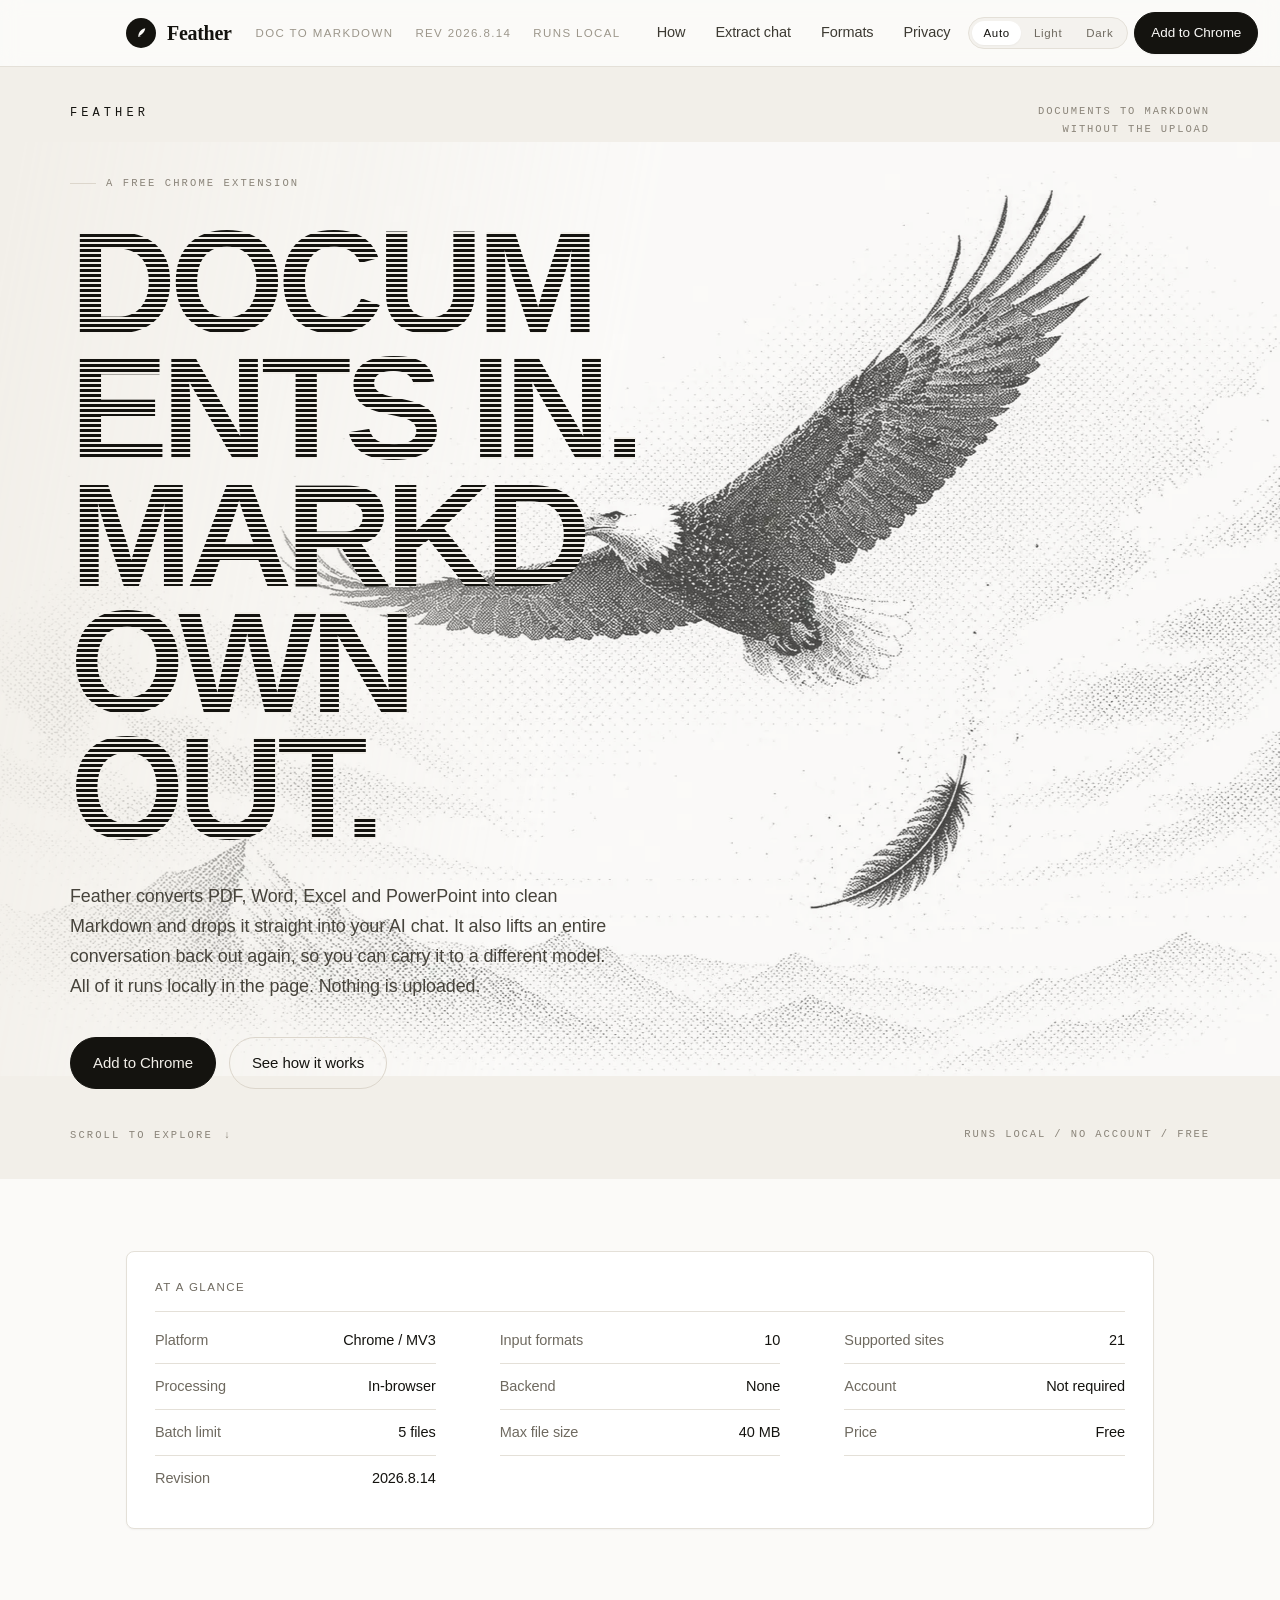
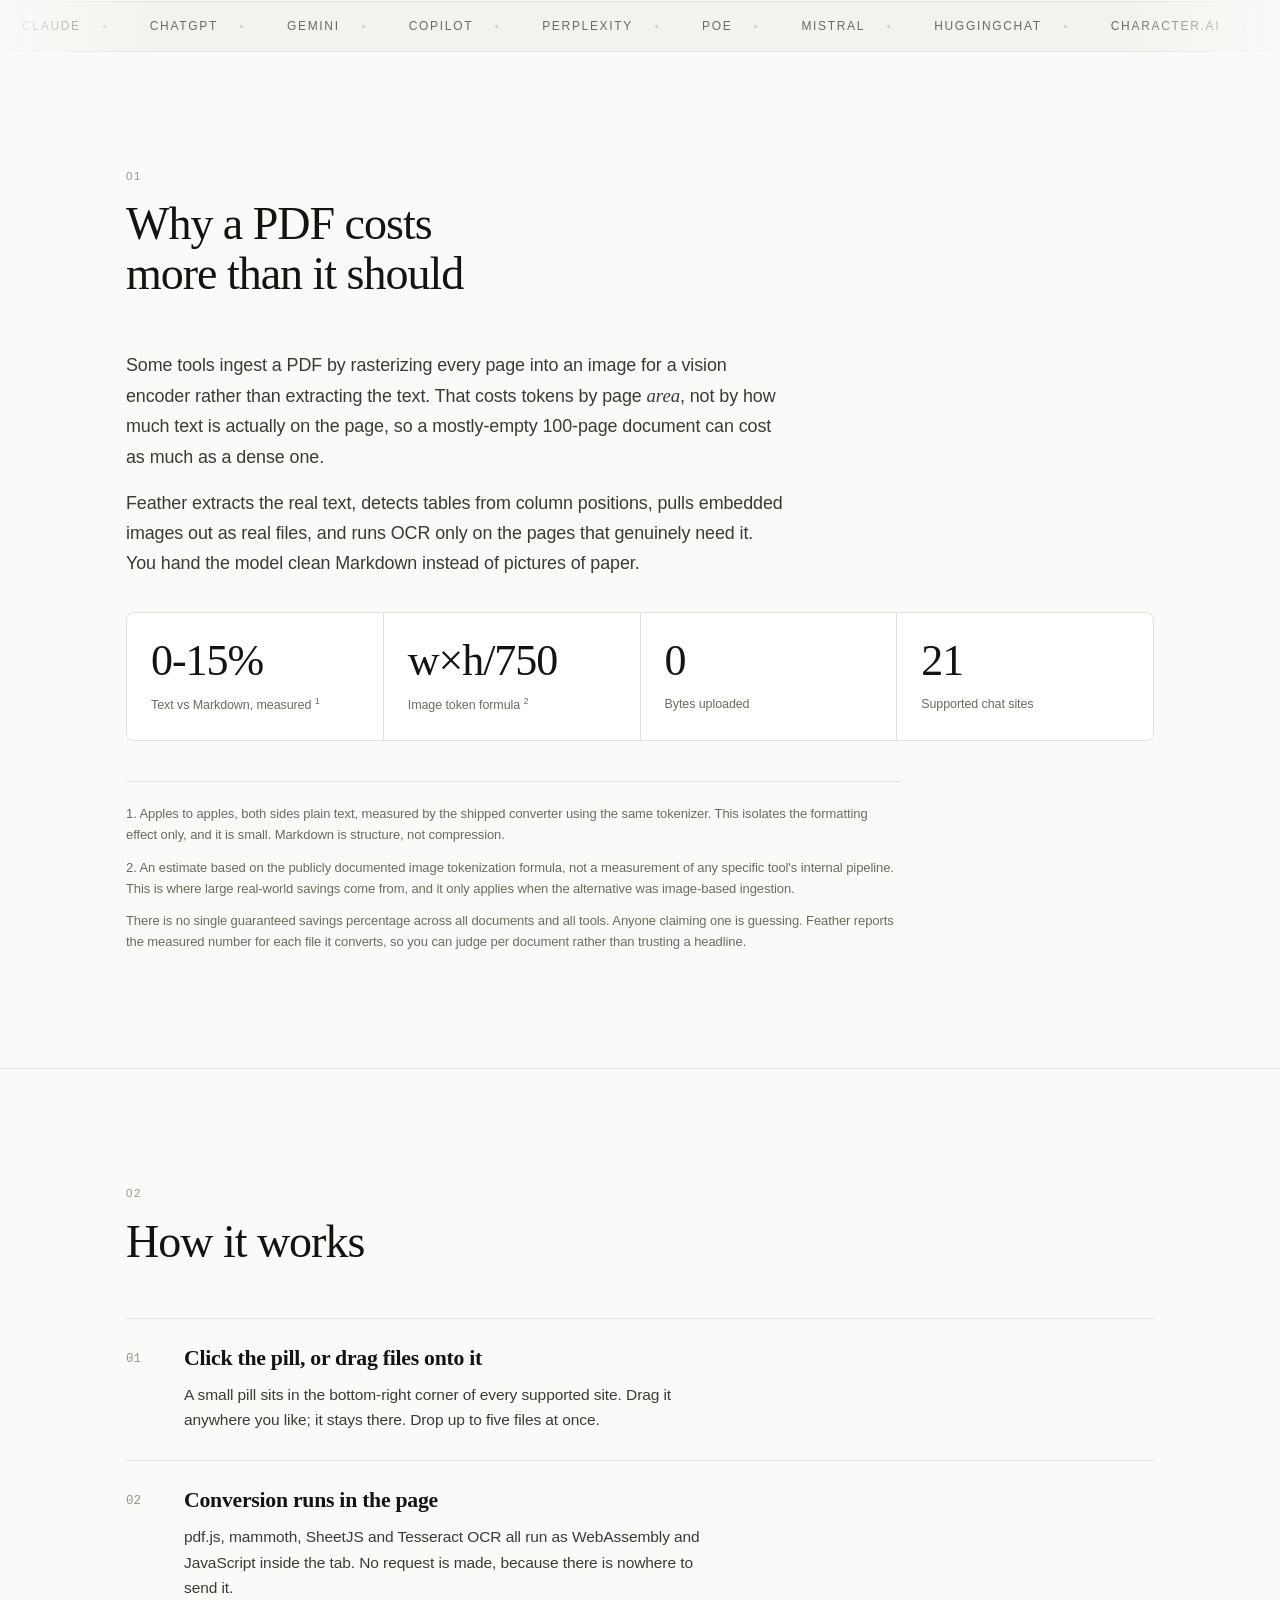
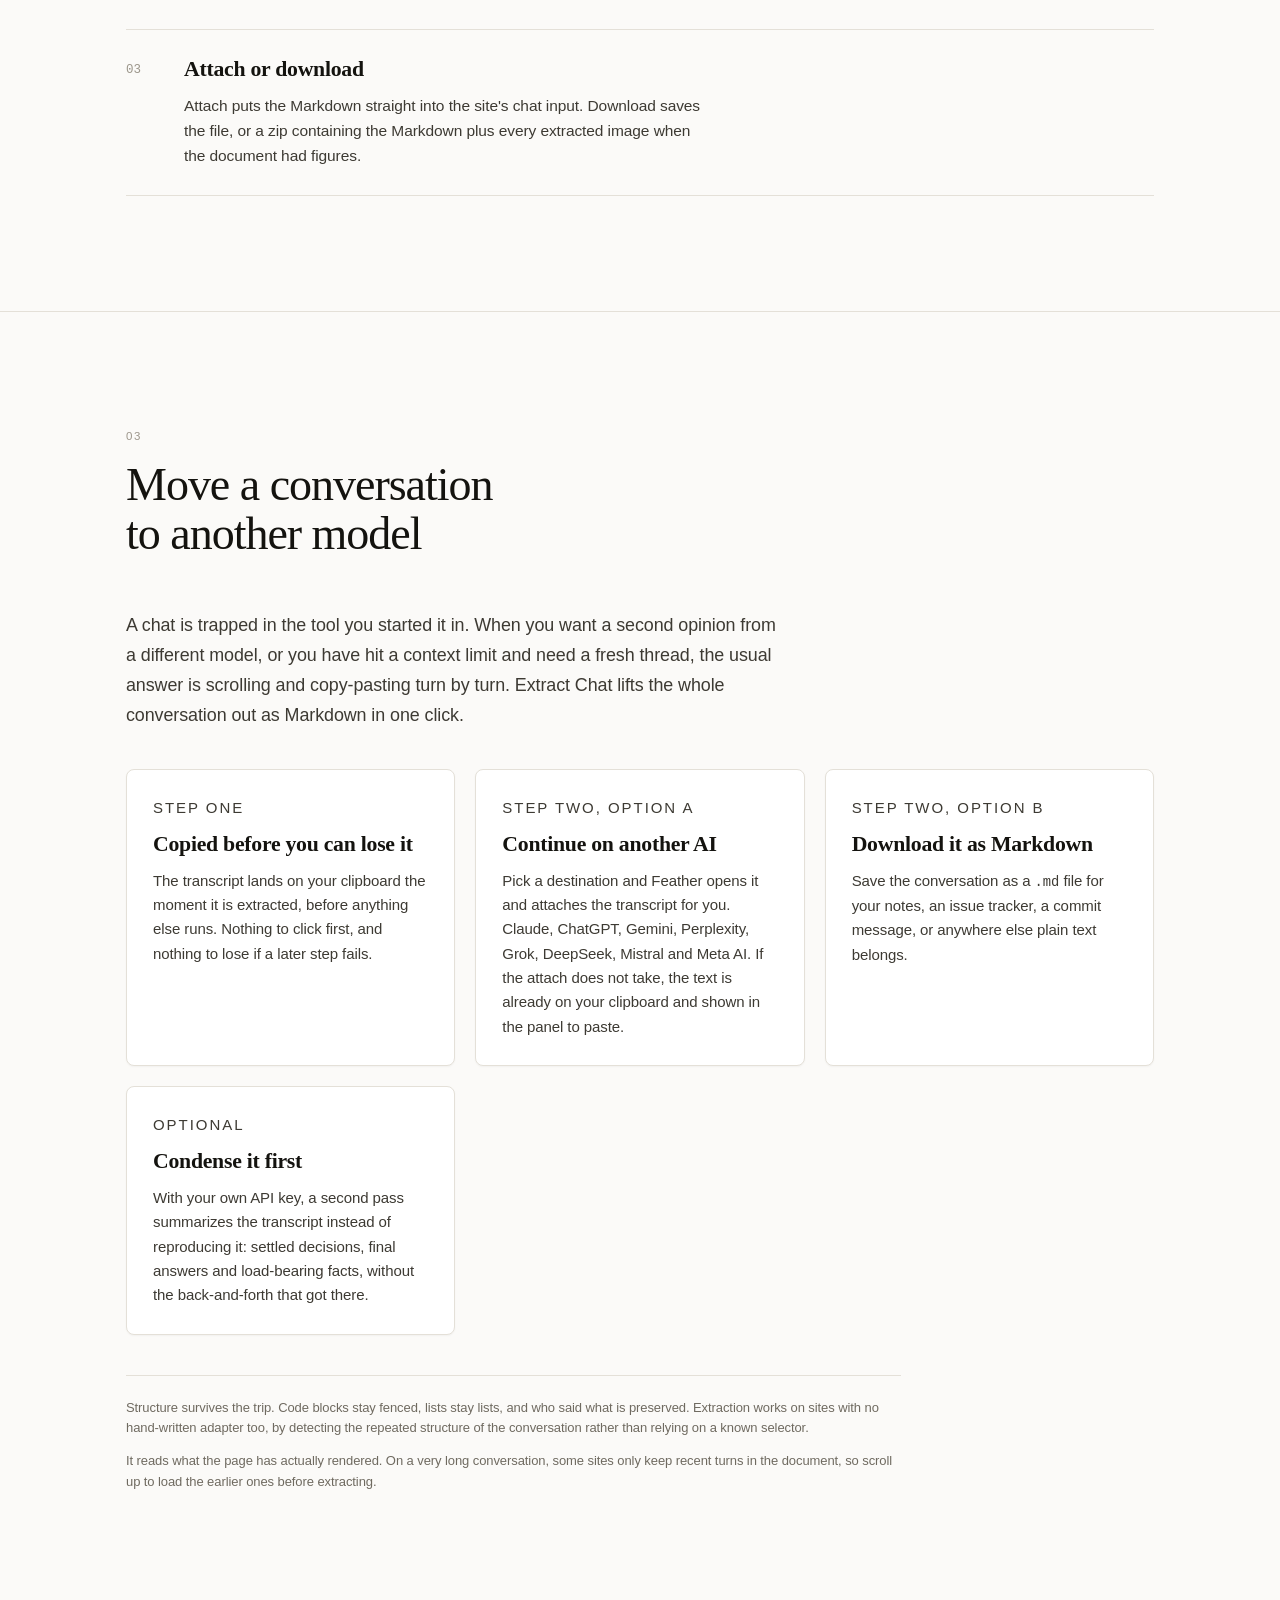
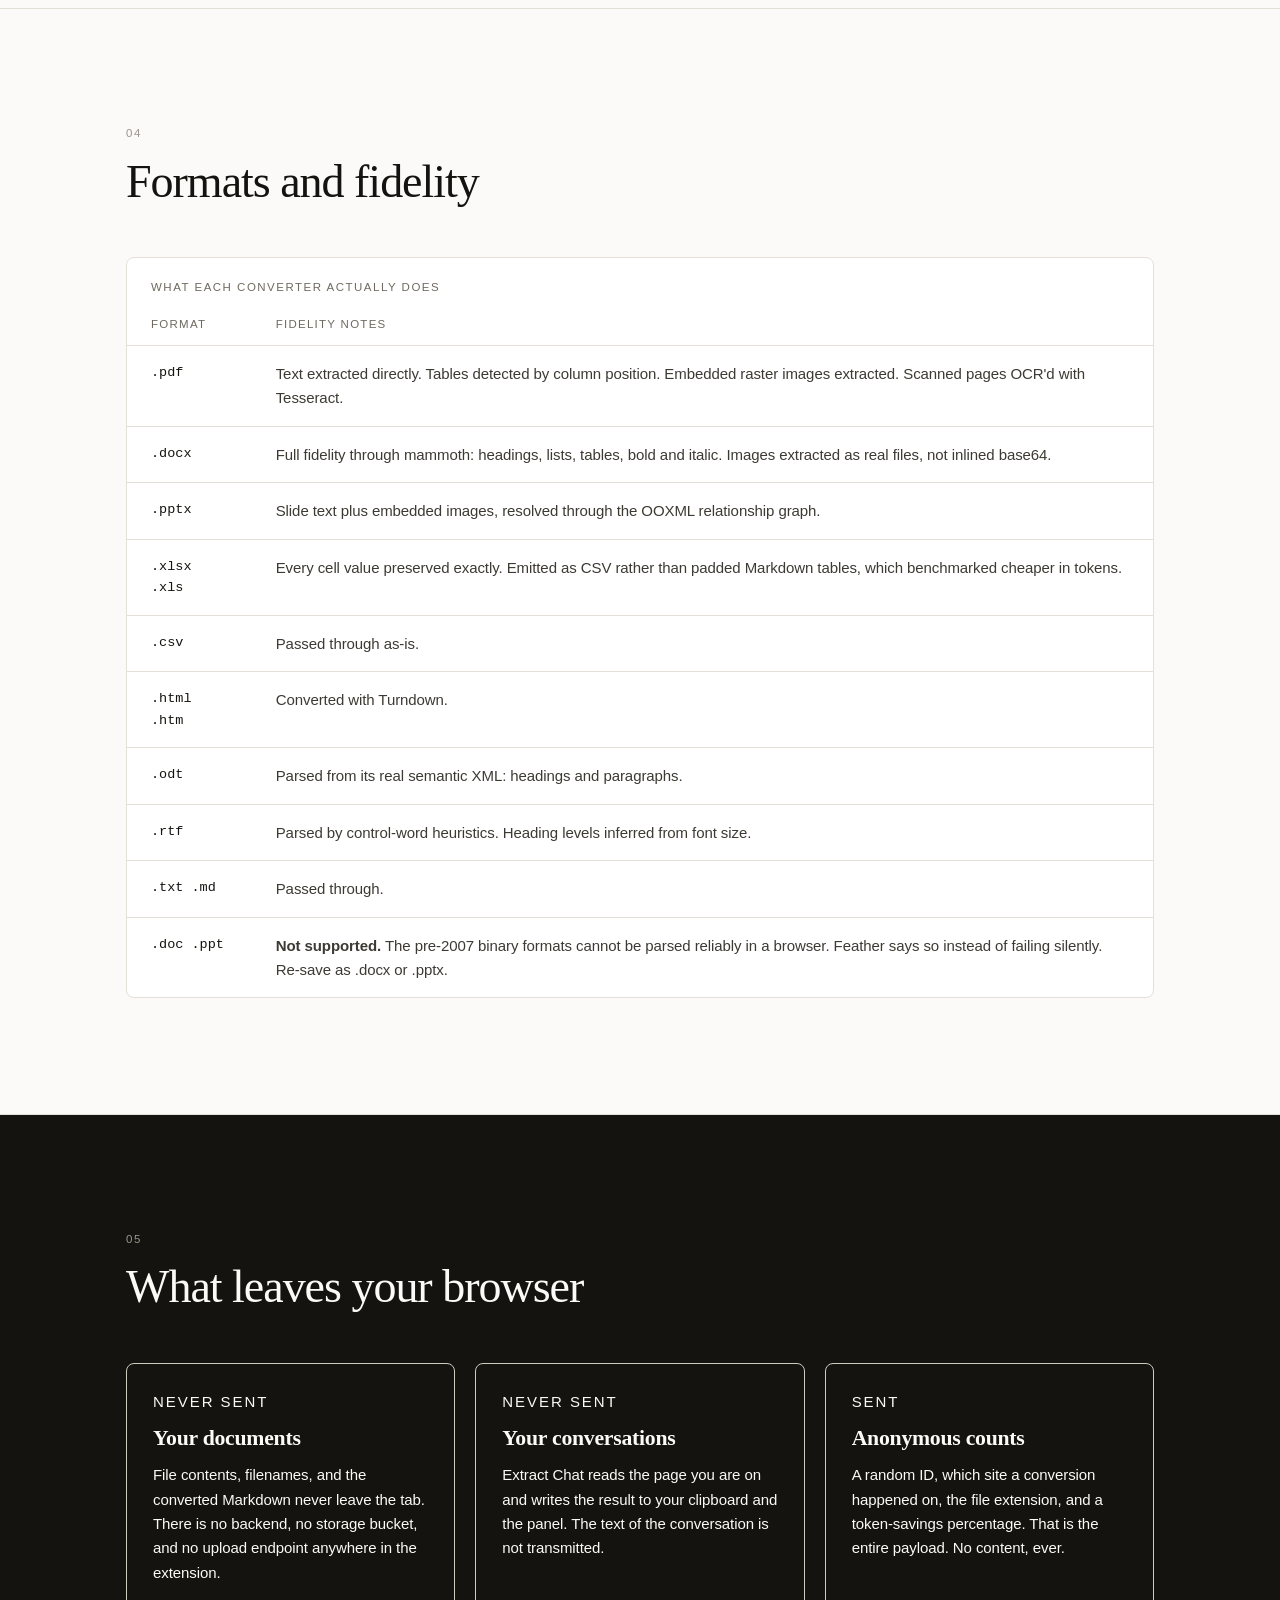
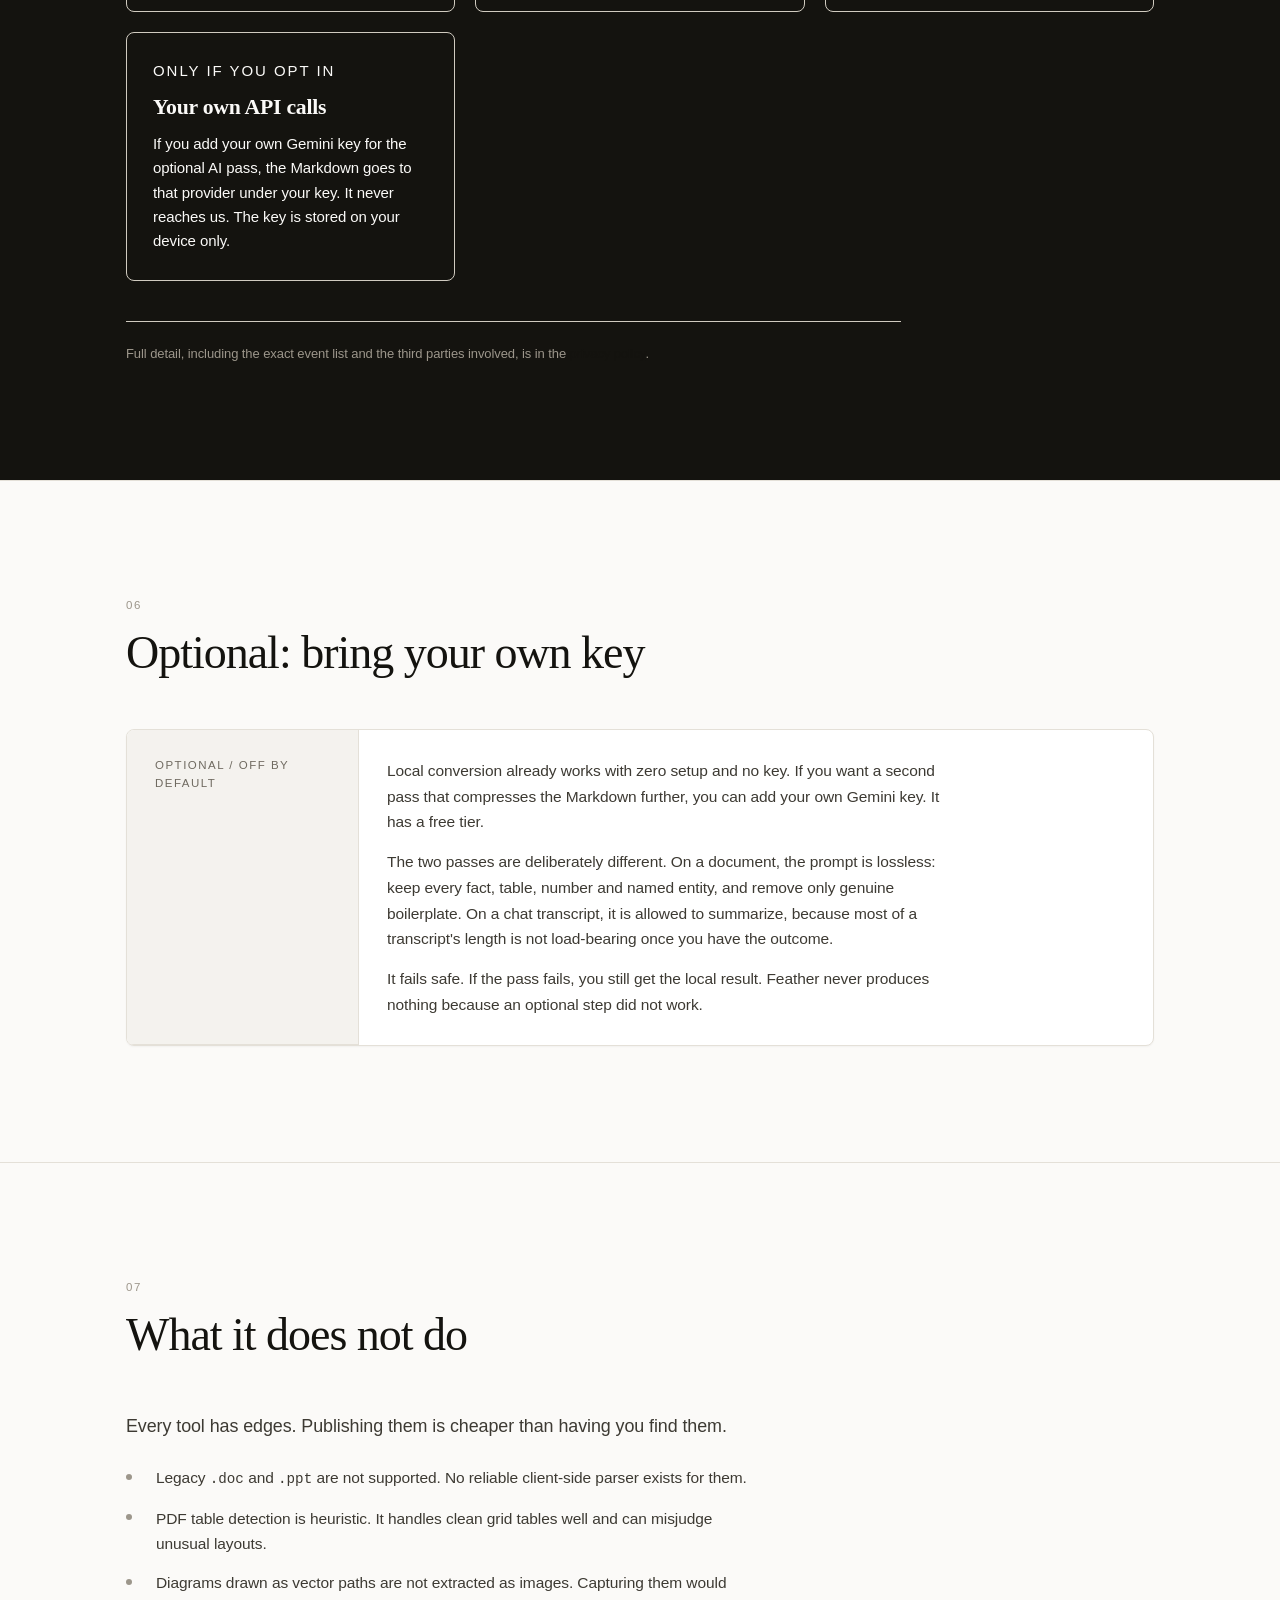
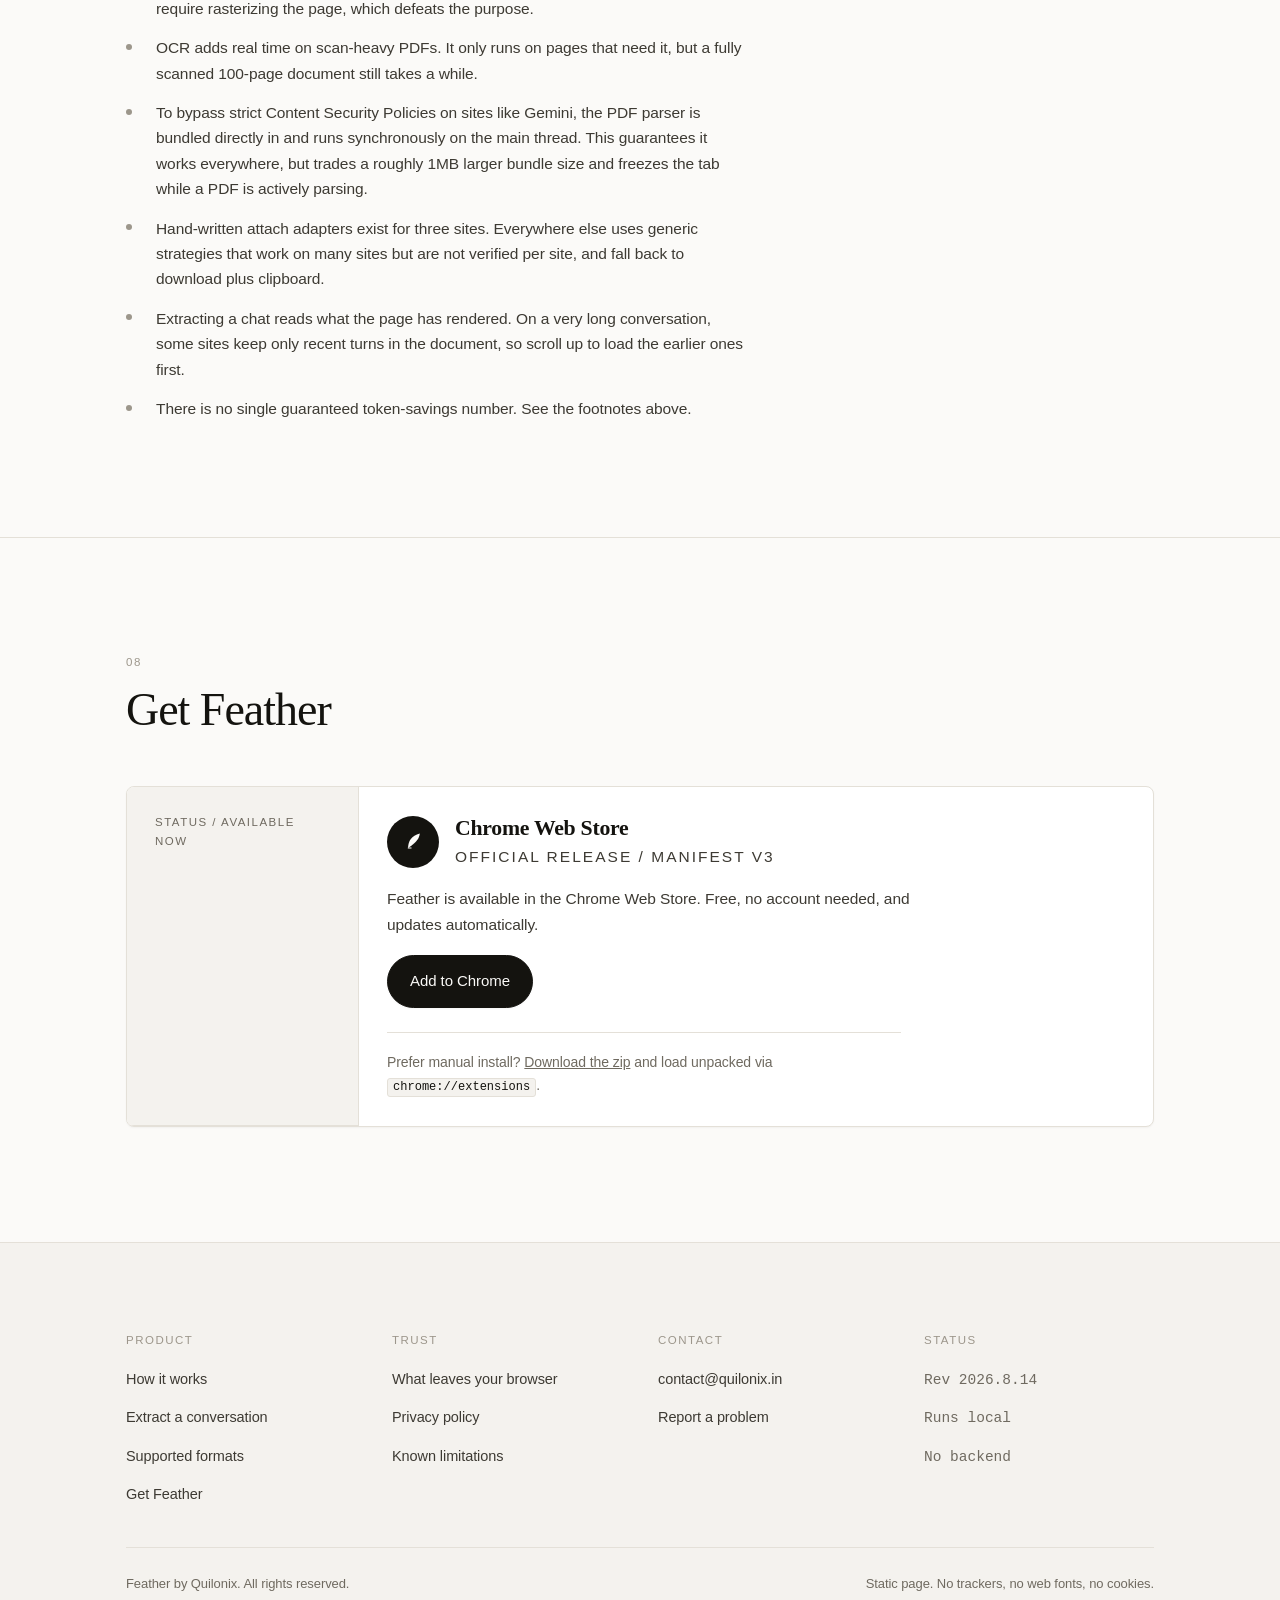
==== commit 71b589d4: "Update install section with live Chrome Web Store button and details" ====
--- a/index.html
+++ b/index.html
@@ -127,7 +127,7 @@
         <button type="button" data-theme-set="light" aria-pressed="false" title="Light theme">Light</button>
         <button type="button" data-theme-set="dark" aria-pressed="false" title="Dark theme">Dark</button>
       </div>
-      <a class="btn btn--sm btn--solid" href="#install">Get it</a>
+      <a class="btn btn--sm btn--solid" href="https://chromewebstore.google.com/detail/hohblnepjgeffeoojlogfhopfmplebbn" target="_blank" rel="noopener">Add to Chrome</a>
     </nav>
   </div>
 </header>
@@ -163,13 +163,13 @@
         <span class="cine__line">Markdown out.</span>
       </h1>
       <p class="cine__sub">
-        <mark>Feather converts PDF, Word, Excel and PowerPoint into clean Markdown and
+        Feather converts PDF, Word, Excel and PowerPoint into clean Markdown and
         drops it straight into your AI chat. It also lifts an entire conversation
         back out again, so you can carry it to a different model. All of it runs
-        locally in the page. Nothing is uploaded.</mark>
+        locally in the page. Nothing is uploaded.
       </p>
       <div class="cine__actions">
-        <a class="btn btn--invert" href="#install">Get Feather</a>
+        <a class="btn btn--invert" href="https://chromewebstore.google.com/detail/hohblnepjgeffeoojlogfhopfmplebbn" target="_blank" rel="noopener">Add to Chrome</a>
         <a class="btn btn--onDark" href="#how">See how it works</a>
       </div>
     </div>
@@ -537,7 +537,7 @@
         <h2>Get Feather</h2>
       </div>
       <div class="notice" data-reveal>
-        <p class="notice__tag">Status / in review</p>
+        <p class="notice__tag">Status / available now</p>
         <div class="notice__body">
           <div class="logo-lockup" style="margin-bottom:16px">
             <span class="brand__mark" aria-hidden="true">
@@ -545,22 +545,18 @@
             </span>
             <div>
               <h3 style="margin-bottom:2px">Chrome Web Store</h3>
-              <p class="label">Listing submitted / awaiting review</p>
+              <p class="label">Official release / Manifest V3</p>
             </div>
           </div>
           <p>
-            Feather will be installable in one click from the Chrome Web Store
-            as soon as the listing clears review. In the meantime, you can install
-            it manually by downloading the latest release.
-          </p>
-          <p>
-            <strong>Manual install (no build step, no npm):</strong><br>
-            1. Download the zip below and unzip it.<br>
-            2. Copy and paste <button type="button" class="copy-code" data-copy="chrome://extensions" aria-label="Copy to clipboard">chrome://extensions</button> into your address bar and turn on <strong>Developer mode</strong> (top right).<br>
-            3. Click <strong>Load unpacked</strong> and select the unzipped folder.
+            Feather is available in the Chrome Web Store. Free, no account
+            needed, and updates automatically.
           </p>
           <p style="margin-top:18px">
-            <a class="btn btn--solid" href="latest-release.zip">Download Latest Release</a>
+            <a class="btn btn--solid" href="https://chromewebstore.google.com/detail/hohblnepjgeffeoojlogfhopfmplebbn" target="_blank" rel="noopener">Add to Chrome</a>
+          </p>
+          <p style="margin-top:24px;padding-top:18px;border-top:1px solid var(--rule);font-size:14px;color:var(--muted)">
+            Prefer manual install? <a href="latest-release.zip" download>Download the zip</a> and load unpacked via <button type="button" class="copy-code" data-copy="chrome://extensions" aria-label="Copy to clipboard">chrome://extensions</button>.
           </p>
         </div>
       </div>
